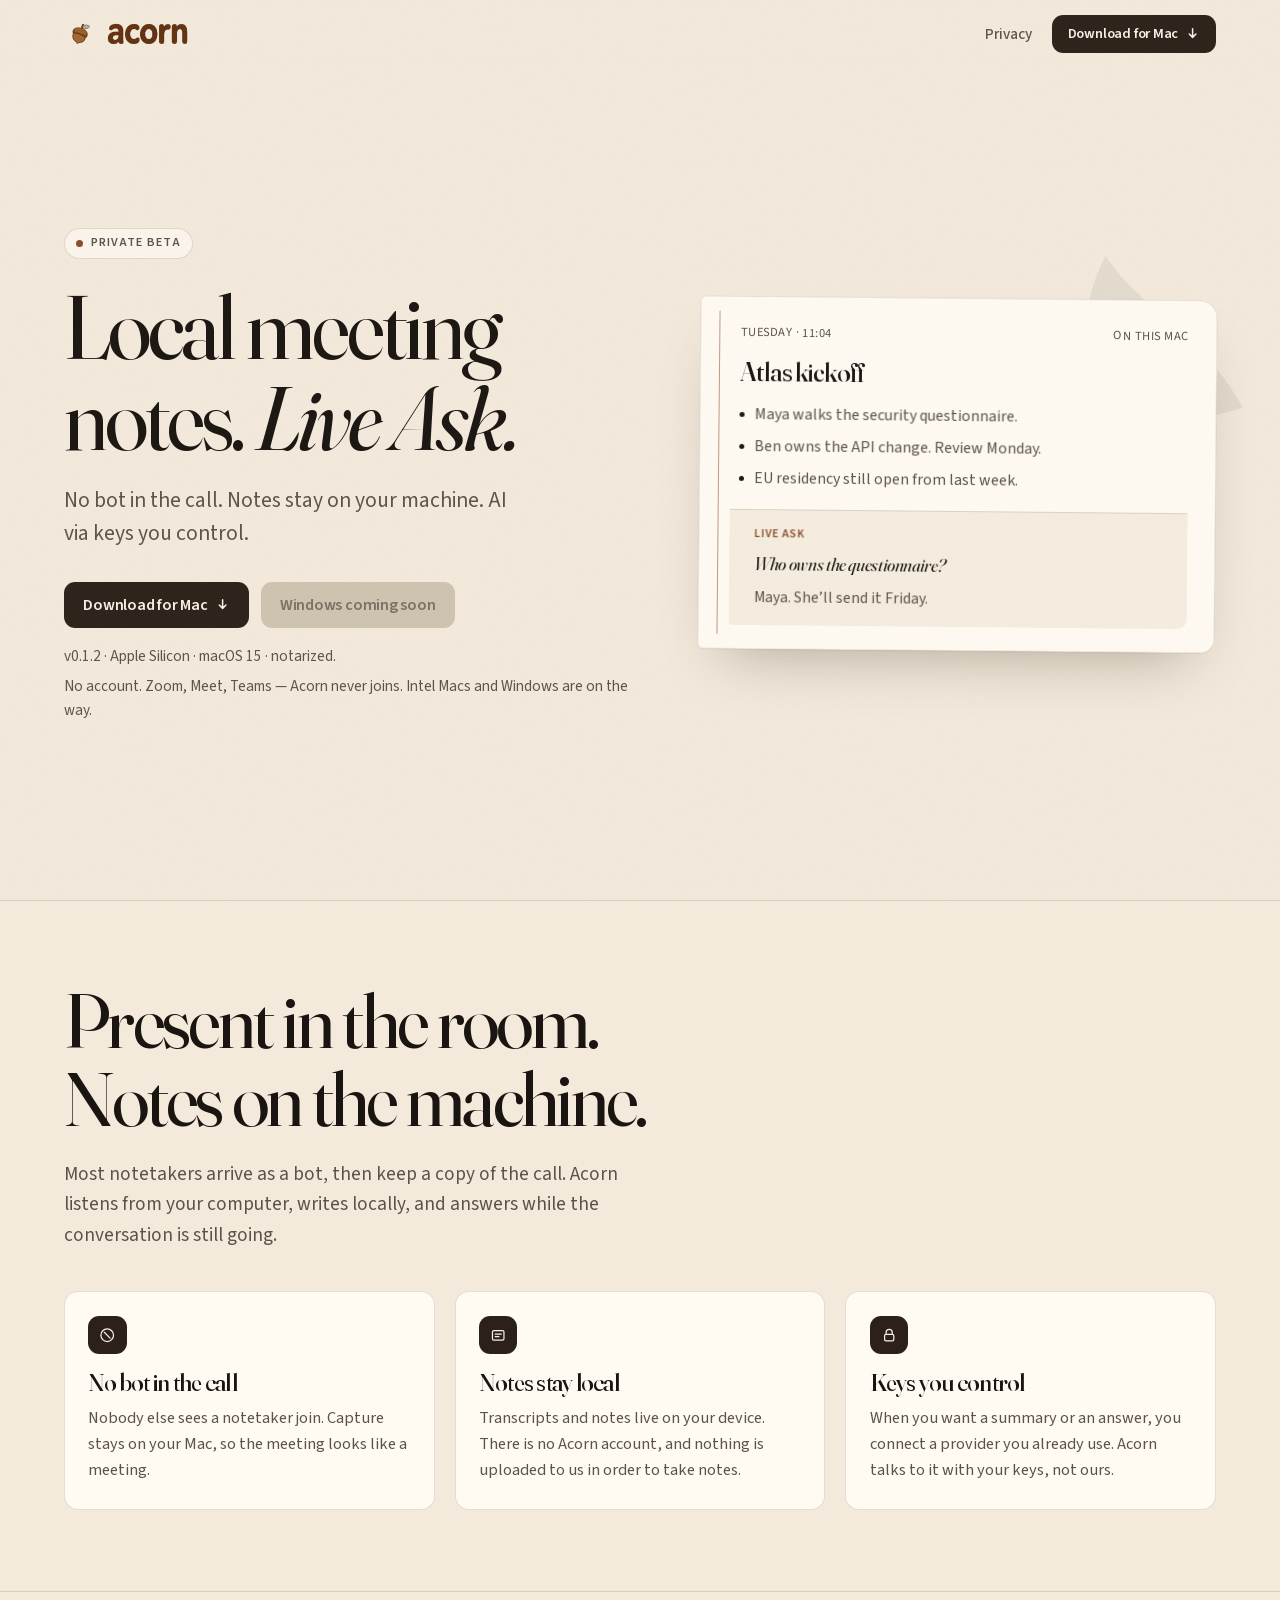
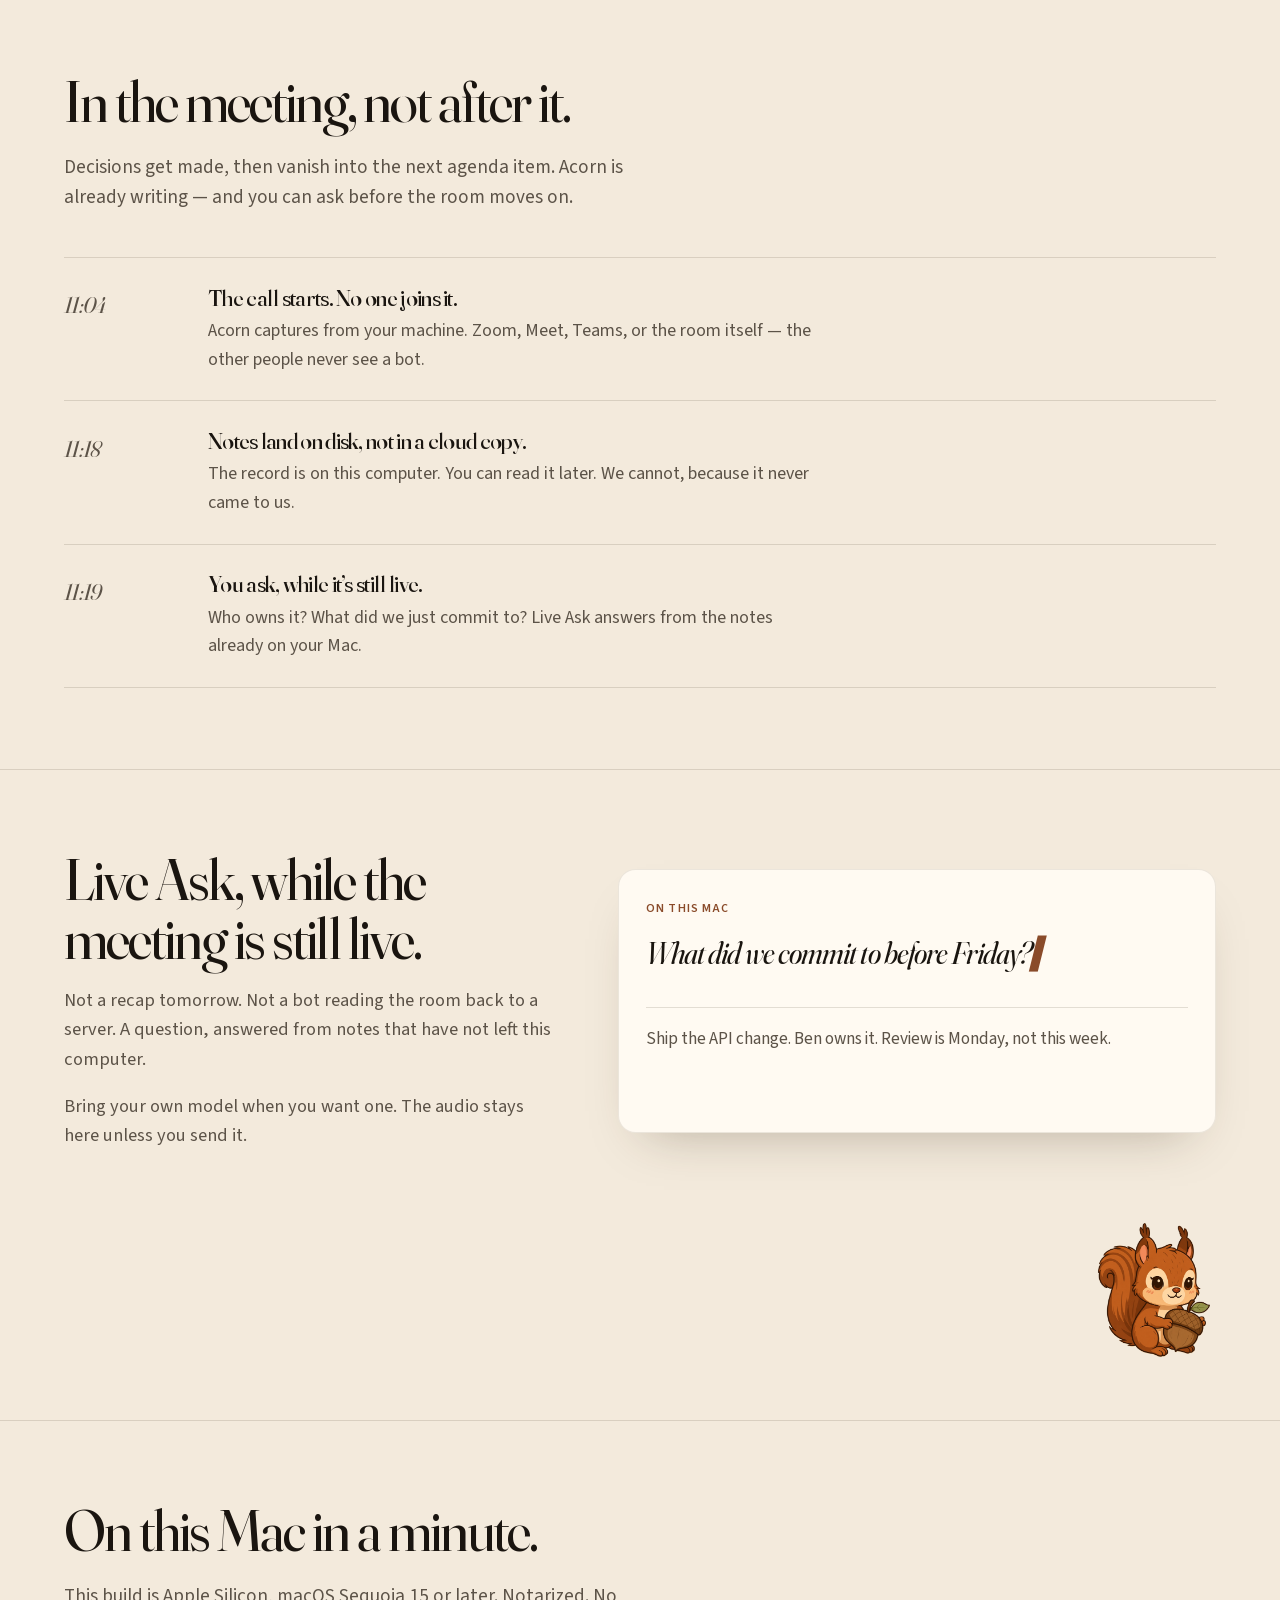
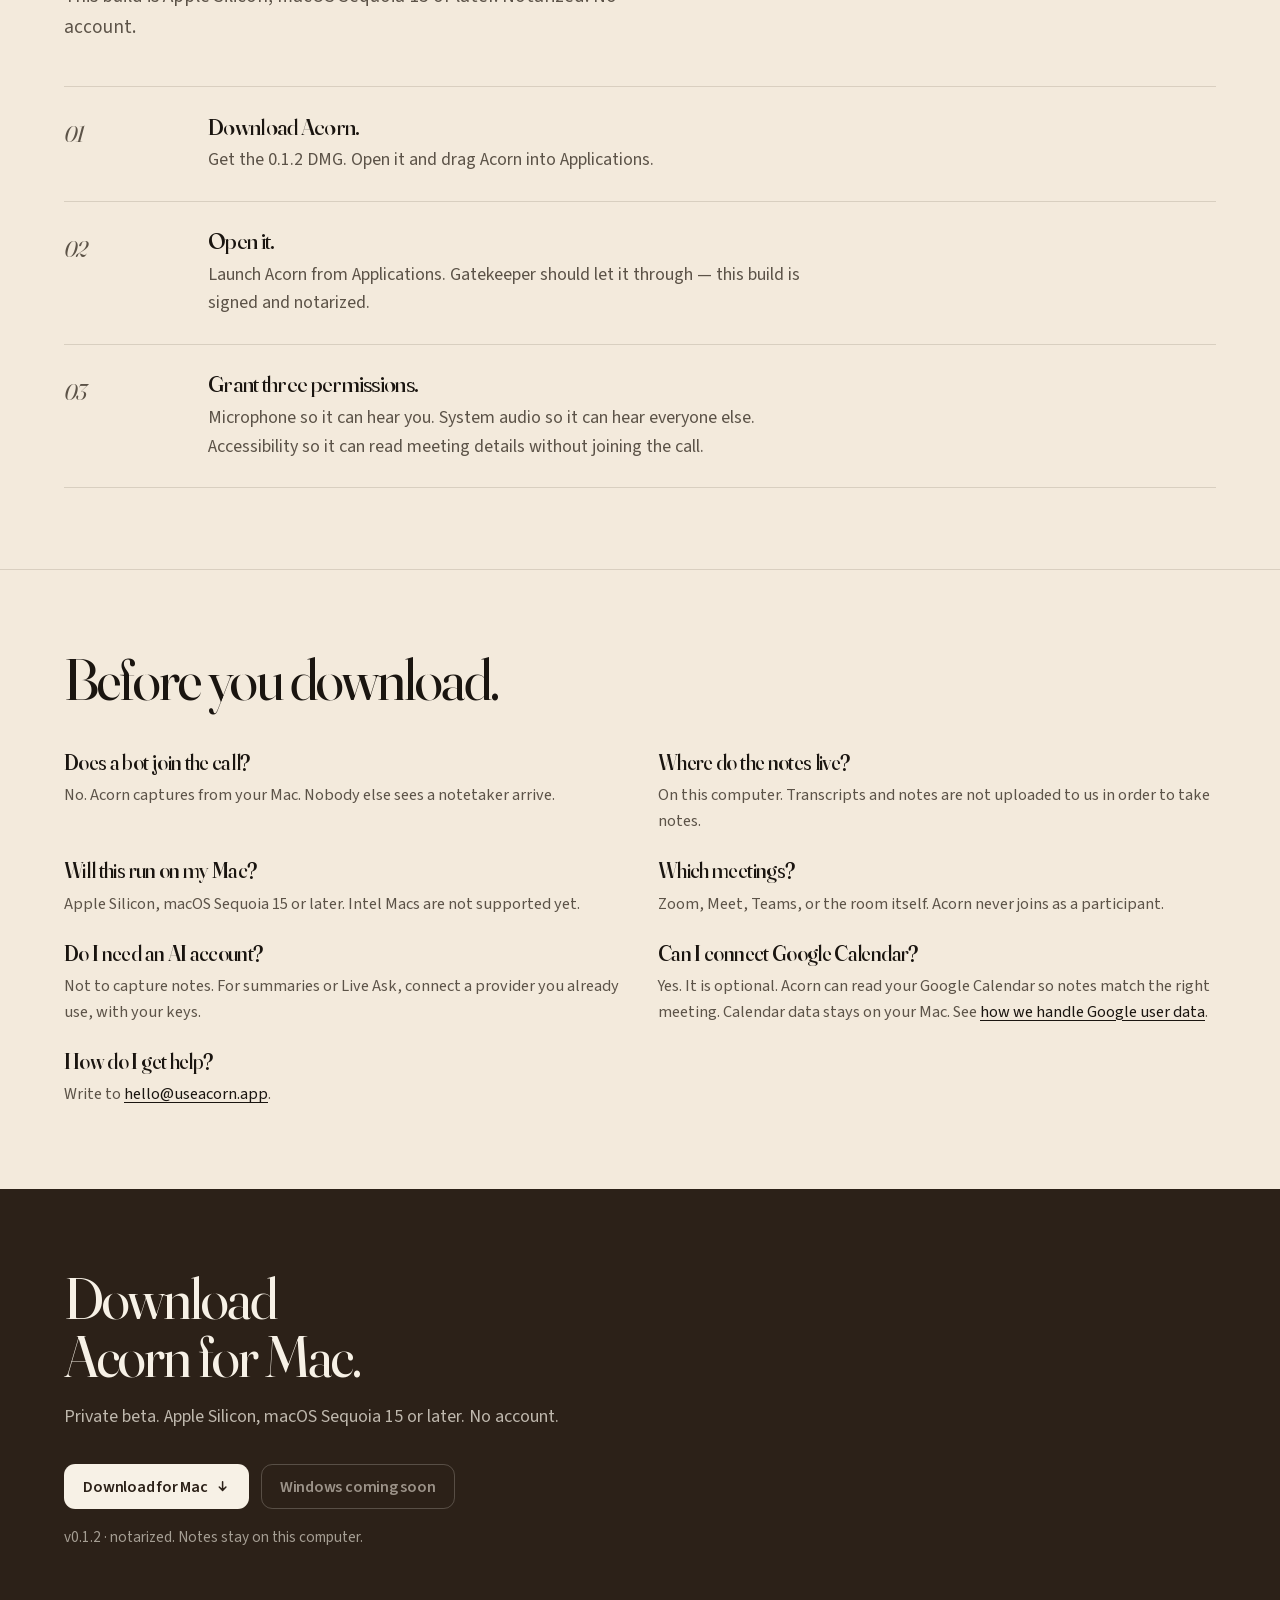
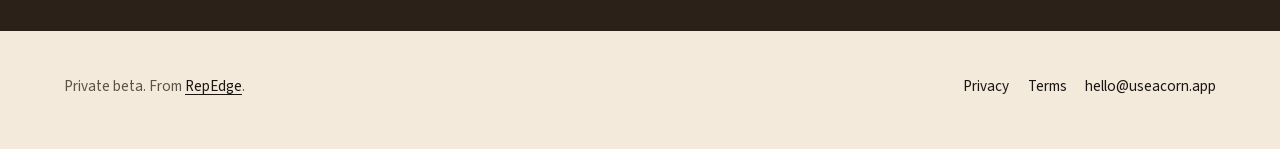
==== index.html @ 7b51e629 "Expand the privacy policy so Google Calendar verification can see how user data is used. Co-authored" ====
<!DOCTYPE html>
<html lang="en">
  <head>
    <meta charset="utf-8" />
    <meta name="viewport" content="width=device-width, initial-scale=1" />
    <title>Acorn — Local meeting notes. Live Ask.</title>
    <meta
      name="description"
      content="Local meeting notes. Live Ask. No bot in the call. Notes stay on your machine. AI via keys you control."
    />
    <meta name="theme-color" content="#f3eadc" />
    <meta name="color-scheme" content="light" />
    <link rel="canonical" href="https://useacorn.app/" />
    <link rel="icon" href="/images/favicon.png" type="image/png" />
    <link rel="apple-touch-icon" href="/images/apple-touch.png" />
    <link rel="preload" href="/fonts/fraunces.woff2" as="font" type="font/woff2" crossorigin />
    <link rel="preload" href="/fonts/source-sans.woff2" as="font" type="font/woff2" crossorigin />
    <link rel="preload" href="/images/acorn-icon.png" as="image" />
    <link rel="preload" href="/images/wordmark.png" as="image" />
    <link rel="stylesheet" href="/styles.css?v=9" />
    <meta property="og:title" content="Acorn — Local meeting notes. Live Ask." />
    <meta
      property="og:description"
      content="No bot in the call. Notes stay on your machine. AI via keys you control."
    />
    <meta property="og:type" content="website" />
    <meta property="og:url" content="https://useacorn.app/" />
    <meta property="og:image" content="https://useacorn.app/images/og.jpg" />
    <meta name="twitter:card" content="summary_large_image" />
    <meta name="twitter:image" content="https://useacorn.app/images/og.jpg" />
    <script type="application/ld+json">
      {
        "@context": "https://schema.org",
        "@type": "SoftwareApplication",
        "name": "Acorn",
        "applicationCategory": "BusinessApplication",
        "operatingSystem": "macOS 15",
        "softwareVersion": "0.1.2",
        "description": "Local meeting notes. Live Ask. No bot in the call. Notes stay on your machine. AI via keys you control.",
        "isAccessibleForFree": true,
        "downloadUrl": "https://useacorn.app/downloads/acorn-mac.dmg"
      }
    </script>
  </head>
  <body>
    <a class="skip" href="#main">Skip to content</a>
    <header class="site-header">
      <div class="wrap header-inner">
        <a class="brand" href="/" aria-label="Acorn home">
          <img class="brand-icon" src="/images/acorn-icon.png" alt="" width="256" height="256" />
          <img class="brand-wordmark" src="/images/wordmark.png" alt="" width="663" height="220" />
        </a>
        <nav class="header-nav">
          <a class="nav-link" href="/privacy.html">Privacy</a>
          <a class="btn btn-primary btn-sm header-cta" href="/downloads/acorn-mac.dmg">
            Download for Mac
            <svg viewBox="0 0 16 16" fill="none" aria-hidden="true">
              <path d="M8 3v8M4.5 8.5 8 12l3.5-3.5" stroke="currentColor" stroke-width="1.6" stroke-linecap="round" stroke-linejoin="round"/>
            </svg>
          </a>
        </nav>
      </div>
    </header>

    <main id="main">
      <section class="wrap hero">
        <div>
          <p class="kicker"><span class="dot pulse" aria-hidden="true"></span> Private beta</p>
          <h1>Local meeting notes. <em>Live Ask.</em></h1>
          <p class="lede">
            No bot in the call. Notes stay on your machine. AI via keys you
            control.
          </p>
          <div class="actions">
            <a class="btn btn-primary" href="/downloads/acorn-mac.dmg">
              Download for Mac
              <svg viewBox="0 0 16 16" fill="none" aria-hidden="true">
                <path d="M8 3v8M4.5 8.5 8 12l3.5-3.5" stroke="currentColor" stroke-width="1.6" stroke-linecap="round" stroke-linejoin="round"/>
              </svg>
            </a>
            <button class="btn btn-disabled" type="button" disabled>
              Windows coming soon
            </button>
          </div>
          <div class="fine-stack">
            <p class="fine">v0.1.2 · Apple Silicon · macOS 15 · notarized.</p>
            <p class="fine">
              No account. Zoom, Meet, Teams — Acorn never joins. Intel Macs and
              Windows are on the way.
            </p>
          </div>
        </div>

        <div class="hero-visual" aria-hidden="true">
          <svg class="leaf" viewBox="0 0 200 220" fill="currentColor">
            <path d="M102 12c18 28 58 48 78 86-22 8-48 6-70 18 8 22 6 48-8 72-18-32-54-50-78-86 24-6 50-4 70-18-6-24-4-50 8-72z"/>
          </svg>
          <article class="sheet">
            <p class="sheet-meta">
              <span>Tuesday · 11:04</span>
              <span>On this Mac</span>
            </p>
            <h3 class="sheet-line">Atlas kickoff</h3>
            <ul>
              <li class="sheet-line">Maya walks the security questionnaire.</li>
              <li class="sheet-line">Ben owns the API change. Review Monday.</li>
              <li class="sheet-line">EU residency still open from last week.</li>
            </ul>
            <div class="sheet-ask sheet-line">
              <p class="label">Live Ask</p>
              <p class="q">Who owns the questionnaire?</p>
              <p class="a">Maya. She’ll send it Friday.</p>
            </div>
          </article>
        </div>
      </section>

      <hr class="rule" />

      <section class="wrap band" aria-labelledby="statement">
        <h2 id="statement" class="statement reveal">
          Present in the room. Notes on the machine.
        </h2>
        <p class="statement-sub reveal">
          Most notetakers arrive as a bot, then keep a copy of the call. Acorn
          listens from your computer, writes locally, and answers while the
          conversation is still going.
        </p>
        <div class="grid-3">
          <article class="card reveal">
            <div class="card-icon" aria-hidden="true">
              <svg viewBox="0 0 24 24" fill="none">
                <circle cx="12" cy="12" r="8.25" stroke="currentColor" stroke-width="1.6"/>
                <path d="M8.2 8.2 15.8 15.8" stroke="currentColor" stroke-width="1.6" stroke-linecap="round"/>
              </svg>
            </div>
            <h3>No bot in the call</h3>
            <p>
              Nobody else sees a notetaker join. Capture stays on your Mac, so
              the meeting looks like a meeting.
            </p>
          </article>
          <article class="card reveal">
            <div class="card-icon" aria-hidden="true">
              <svg viewBox="0 0 24 24" fill="none">
                <rect x="4.5" y="6" width="15" height="12.5" rx="1.8" stroke="currentColor" stroke-width="1.6"/>
                <path d="M8 10.5h8M8 14h5" stroke="currentColor" stroke-width="1.6" stroke-linecap="round"/>
              </svg>
            </div>
            <h3>Notes stay local</h3>
            <p>
              Transcripts and notes live on your device. There is no Acorn
              account, and nothing is uploaded to us in order to take notes.
            </p>
          </article>
          <article class="card reveal">
            <div class="card-icon" aria-hidden="true">
              <svg viewBox="0 0 24 24" fill="none">
                <path d="M8 11V8.5a4 4 0 0 1 8 0V11" stroke="currentColor" stroke-width="1.6" stroke-linecap="round"/>
                <rect x="6" y="11" width="12" height="8.5" rx="1.8" stroke="currentColor" stroke-width="1.6"/>
              </svg>
            </div>
            <h3>Keys you control</h3>
            <p>
              When you want a summary or an answer, you connect a provider you
              already use. Acorn talks to it with your keys, not ours.
            </p>
          </article>
        </div>
      </section>

      <hr class="rule" />

      <section class="wrap band" aria-labelledby="during">
        <h2 id="during" class="reveal">In the meeting, not after it.</h2>
        <p class="statement-sub reveal">
          Decisions get made, then vanish into the next agenda item. Acorn is
          already writing — and you can ask before the room moves on.
        </p>
        <div class="timeline">
          <article class="moment reveal">
            <p class="time">11:04</p>
            <div>
              <h3>The call starts. No one joins it.</h3>
              <p>
                Acorn captures from your machine. Zoom, Meet, Teams, or the
                room itself — the other people never see a bot.
              </p>
            </div>
          </article>
          <article class="moment reveal">
            <p class="time">11:18</p>
            <div>
              <h3>Notes land on disk, not in a cloud copy.</h3>
              <p>
                The record is on this computer. You can read it later. We
                cannot, because it never came to us.
              </p>
            </div>
          </article>
          <article class="moment reveal">
            <p class="time">11:19</p>
            <div>
              <h3>You ask, while it’s still live.</h3>
              <p>
                Who owns it? What did we just commit to? Live Ask answers from
                the notes already on your Mac.
              </p>
            </div>
          </article>
        </div>
      </section>

      <hr class="rule" />

      <section class="wrap band" aria-labelledby="ask">
        <div class="ask-stage">
          <div class="split-copy">
            <h2 id="ask" class="reveal">Live Ask, while the meeting is still live.</h2>
            <p class="reveal">
              Not a recap tomorrow. Not a bot reading the room back to a
              server. A question, answered from notes that have not left this
              computer.
            </p>
            <p class="reveal">
              Bring your own model when you want one. The audio stays here
              unless you send it.
            </p>
          </div>
          <div
            class="ask-panel reveal"
            data-ask
            aria-live="polite"
            aria-label="Live Ask example"
          >
            <p class="eyebrow">On this Mac</p>
            <p class="q" data-q>What did we commit to before Friday?</p>
            <p class="a is-in" data-a>
              Ship the API change. Ben owns it. Review is Monday, not this week.
            </p>
          </div>
          <img
            class="cta-mascot"
            src="/images/squirrel.png"
            alt=""
            width="420"
            height="497"
            aria-hidden="true"
          />
        </div>
      </section>

      <hr class="rule" />

      <section class="wrap band" aria-labelledby="start">
        <h2 id="start" class="reveal">On this Mac in a minute.</h2>
        <p class="statement-sub reveal">
          This build is Apple Silicon, macOS Sequoia 15 or later. Notarized.
          No account.
        </p>
        <div class="timeline">
          <article class="moment reveal">
            <p class="time">01</p>
            <div>
              <h3>Download Acorn.</h3>
              <p>
                Get the 0.1.2 DMG. Open it and drag Acorn into Applications.
              </p>
            </div>
          </article>
          <article class="moment reveal">
            <p class="time">02</p>
            <div>
              <h3>Open it.</h3>
              <p>
                Launch Acorn from Applications. Gatekeeper should let it
                through — this build is signed and notarized.
              </p>
            </div>
          </article>
          <article class="moment reveal">
            <p class="time">03</p>
            <div>
              <h3>Grant three permissions.</h3>
              <p>
                Microphone so it can hear you. System audio so it can hear
                everyone else. Accessibility so it can read meeting details
                without joining the call.
              </p>
            </div>
          </article>
        </div>
      </section>

      <hr class="rule" />

      <section class="wrap band" aria-labelledby="faq">
        <h2 id="faq" class="reveal">Before you download.</h2>
        <div class="faq">
          <article class="reveal">
            <h3>Does a bot join the call?</h3>
            <p>
              No. Acorn captures from your Mac. Nobody else sees a notetaker
              arrive.
            </p>
          </article>
          <article class="reveal">
            <h3>Where do the notes live?</h3>
            <p>
              On this computer. Transcripts and notes are not uploaded to us
              in order to take notes.
            </p>
          </article>
          <article class="reveal">
            <h3>Will this run on my Mac?</h3>
            <p>
              Apple Silicon, macOS Sequoia 15 or later. Intel Macs are not
              supported yet.
            </p>
          </article>
          <article class="reveal">
            <h3>Which meetings?</h3>
            <p>
              Zoom, Meet, Teams, or the room itself. Acorn never joins as a
              participant.
            </p>
          </article>
          <article class="reveal">
            <h3>Do I need an AI account?</h3>
            <p>
              Not to capture notes. For summaries or Live Ask, connect a
              provider you already use, with your keys.
            </p>
          </article>
          <article class="reveal">
            <h3>Can I connect Google Calendar?</h3>
            <p>
              Yes. It is optional. Acorn can read your Google Calendar so notes
              match the right meeting. Calendar data stays on your Mac. See
              <a href="/privacy.html#google">how we handle Google user data</a>.
            </p>
          </article>
          <article class="reveal">
            <h3>How do I get help?</h3>
            <p>
              Write to
              <a href="mailto:hello@useacorn.app">hello@useacorn.app</a>.
            </p>
          </article>
        </div>
      </section>

      <section class="cta-band band" aria-labelledby="get">
        <div class="wrap">
          <h2 id="get">Download Acorn for Mac.</h2>
          <p>Private beta. Apple Silicon, macOS Sequoia 15 or later. No account.</p>
          <div class="actions">
            <a class="btn btn-primary" href="/downloads/acorn-mac.dmg">
              Download for Mac
              <svg viewBox="0 0 16 16" fill="none" aria-hidden="true">
                <path d="M8 3v8M4.5 8.5 8 12l3.5-3.5" stroke="currentColor" stroke-width="1.6" stroke-linecap="round" stroke-linejoin="round"/>
              </svg>
            </a>
            <button class="btn btn-disabled" type="button" disabled>
              Windows coming soon
            </button>
          </div>
          <p class="fine">v0.1.2 · notarized. Notes stay on this computer.</p>
        </div>
      </section>
    </main>

    <footer class="site-footer">
      <div class="wrap footer-inner">
        <p>
          Private beta. From
          <a href="https://repedge.ai" rel="noopener noreferrer">RepEdge</a>.
        </p>
        <p class="footer-nav">
          <a href="/privacy.html">Privacy</a>
          <a href="/terms.html">Terms</a>
          <a href="mailto:hello@useacorn.app">hello@useacorn.app</a>
        </p>
      </div>
    </footer>
    <script src="/script.js"></script>
  </body>
</html>
---- styles.css ----
@font-face {
  font-family: "Fraunces";
  font-style: normal;
  font-weight: 400 600;
  font-display: swap;
  src: url("/fonts/fraunces.woff2") format("woff2");
}

@font-face {
  font-family: "Fraunces";
  font-style: italic;
  font-weight: 400 500;
  font-display: swap;
  src: url("/fonts/fraunces-italic.woff2") format("woff2");
}

@font-face {
  font-family: "Source Sans 3";
  font-style: normal;
  font-weight: 400 600;
  font-display: swap;
  src: url("/fonts/source-sans.woff2") format("woff2");
}

@font-face {
  font-family: "Source Sans 3";
  font-style: italic;
  font-weight: 400;
  font-display: swap;
  src: url("/fonts/source-sans-italic.woff2") format("woff2");
}

:root {
  --paper: #f3eadc;
  --paper-2: #e8dcc8;
  --sheet: #fffaf2;
  --ink: #1a1510;
  --ink-2: #5c5348;
  --rule: rgba(58, 42, 24, 0.14);
  --oak: #2c2118;
  --oak-hover: #3d2e22;
  --copper: #8a4b2a;
  --cream: #f7f1e6;
  --disabled: #cfc3b0;
  --disabled-text: #7a7064;
  --serif: "Fraunces", "Iowan Old Style", Palatino, Georgia, serif;
  --sans: "Source Sans 3", ui-sans-serif, system-ui, sans-serif;
  --wide: 72rem;
  --gutter: clamp(1.25rem, 4vw, 2.5rem);
  --header: 4.25rem;
}

*,
*::before,
*::after {
  box-sizing: border-box;
}

html {
  -webkit-text-size-adjust: 100%;
  scroll-behavior: smooth;
}

@media (prefers-reduced-motion: reduce) {
  html {
    scroll-behavior: auto;
  }

  *,
  *::before,
  *::after {
    animation: none !important;
    transition: none !important;
  }

  .sheet-line,
  .pulse {
    animation: none !important;
    opacity: 1 !important;
  }
}

body {
  margin: 0;
  min-height: 100vh;
  font-family: var(--sans);
  font-size: 1.125rem;
  font-weight: 400;
  line-height: 1.6;
  color: var(--ink);
  background: var(--paper);
  text-rendering: optimizeLegibility;
  -webkit-font-smoothing: antialiased;
}

body::before {
  content: "";
  pointer-events: none;
  position: fixed;
  inset: 0;
  z-index: 80;
  opacity: 0.045;
  background-image: url("data:image/svg+xml,%3Csvg xmlns='http://www.w3.org/2000/svg' width='180' height='180'%3E%3Cfilter id='n'%3E%3CfeTurbulence type='fractalNoise' baseFrequency='.85' numOctaves='4' stitchTiles='stitch'/%3E%3C/filter%3E%3Crect width='100%25' height='100%25' filter='url(%23n)'/%3E%3C/svg%3E");
}

::selection {
  background: #d7b48a;
  color: var(--ink);
}

a {
  color: inherit;
}

:focus-visible {
  outline: 2px solid var(--ink);
  outline-offset: 3px;
}

.skip {
  position: absolute;
  left: 0.75rem;
  top: -4rem;
  z-index: 100;
  padding: 0.5rem 0.8rem;
  background: var(--oak);
  color: var(--paper);
  border-radius: 0.4rem;
  text-decoration: none;
  font-size: 0.95rem;
}

.skip:focus {
  top: 0.75rem;
}

.wrap {
  width: min(100% - (var(--gutter) * 2), var(--wide));
  margin-inline: auto;
}

.site-header {
  position: sticky;
  top: 0;
  z-index: 40;
  height: var(--header);
  border-bottom: 1px solid transparent;
  background: color-mix(in srgb, var(--paper) 86%, transparent);
  backdrop-filter: blur(16px);
  -webkit-backdrop-filter: blur(16px);
  transition: border-color 0.2s ease, background 0.2s ease;
}

.site-header.is-scrolled {
  border-bottom-color: var(--rule);
  background: color-mix(in srgb, var(--paper) 94%, transparent);
}

.header-inner {
  display: flex;
  align-items: center;
  justify-content: space-between;
  gap: 1rem;
  height: var(--header);
}

.brand {
  display: inline-flex;
  align-items: center;
  gap: 0.45rem;
  line-height: 0;
  text-decoration: none;
}

.brand-icon {
  display: block;
  width: 2rem;
  height: 2rem;
  flex-shrink: 0;
}

.brand-wordmark {
  display: block;
  height: 1.85rem;
  width: auto;
  max-height: 1.85rem;
}

.header-nav {
  display: flex;
  align-items: center;
  gap: 1.25rem;
}

.nav-link {
  color: var(--ink-2);
  font-size: 0.95rem;
  font-weight: 500;
  text-decoration: none;
}

.nav-link:hover,
.nav-link[aria-current="page"] {
  color: var(--ink);
}

.btn {
  display: inline-flex;
  align-items: center;
  justify-content: center;
  gap: 0.45rem;
  min-height: 2.85rem;
  padding: 0.65rem 1.15rem;
  border: 1px solid transparent;
  border-radius: 0.7rem;
  font-family: var(--sans);
  font-size: 1rem;
  font-weight: 600;
  letter-spacing: -0.015em;
  line-height: 1;
  text-decoration: none;
  cursor: pointer;
  transition: background 0.15s ease, transform 0.15s ease, color 0.15s ease;
}

.btn svg {
  width: 0.95rem;
  height: 0.95rem;
}

.btn-primary {
  background: var(--oak);
  color: var(--cream);
}

.btn-primary:hover {
  background: var(--oak-hover);
}

.btn-sm {
  min-height: 2.35rem;
  padding: 0.45rem 0.9rem;
  font-size: 0.9rem;
}

.btn-disabled,
.btn:disabled {
  background: var(--disabled);
  color: var(--disabled-text);
  cursor: not-allowed;
}

.hero {
  display: grid;
  grid-template-columns: minmax(0, 1.05fr) minmax(0, 0.95fr);
  gap: clamp(2rem, 5vw, 4.5rem);
  align-items: center;
  padding: clamp(2.5rem, 7vh, 5.5rem) 0 clamp(3.5rem, 9vh, 6.5rem);
  min-height: calc(100svh - var(--header));
}

.kicker {
  display: inline-flex;
  align-items: center;
  gap: 0.45rem;
  margin: 0 0 1.4rem;
  padding: 0.28rem 0.7rem;
  border: 1px solid var(--rule);
  border-radius: 999px;
  background: color-mix(in srgb, var(--sheet) 70%, transparent);
  font-size: 0.78rem;
  font-weight: 600;
  letter-spacing: 0.08em;
  text-transform: uppercase;
  color: var(--ink-2);
}

.dot {
  width: 0.45rem;
  height: 0.45rem;
  border-radius: 50%;
  background: var(--copper);
}

.pulse {
  animation: pulse 2.2s ease-in-out infinite;
}

@keyframes pulse {
  0%,
  100% {
    opacity: 1;
    transform: scale(1);
  }
  50% {
    opacity: 0.45;
    transform: scale(0.82);
  }
}

h1,
h2,
.display {
  margin: 0;
  font-family: var(--serif);
  font-weight: 400;
  letter-spacing: -0.035em;
  line-height: 1.02;
  font-optical-sizing: auto;
  font-synthesis: none;
  text-wrap: balance;
}

h1 {
  font-size: clamp(3.1rem, 7.4vw, 5.6rem);
  max-width: 9.5ch;
}

h1 em {
  font-style: italic;
  font-weight: 400;
}

h2 {
  font-size: clamp(2.15rem, 4.6vw, 3.6rem);
  scroll-margin-top: calc(var(--header) + 0.75rem);
}

.lede {
  margin: 1.35rem 0 0;
  max-width: 28rem;
  color: var(--ink-2);
  font-size: clamp(1.15rem, 2vw, 1.35rem);
  line-height: 1.5;
}

.actions {
  display: flex;
  flex-wrap: wrap;
  gap: 0.7rem;
  margin-top: 2rem;
}

.fine {
  margin: 1rem 0 0;
  font-size: 0.95rem;
  color: var(--ink-2);
}

.fine-stack {
  margin-top: 1rem;
}

.fine-stack .fine {
  margin: 0.35rem 0 0;
}

.fine-stack .fine:first-child {
  margin-top: 0;
}

.hero-visual {
  position: relative;
}

.leaf {
  position: absolute;
  right: -12%;
  top: -18%;
  width: min(72%, 22rem);
  height: auto;
  color: #3f4a32;
  opacity: 0.08;
  pointer-events: none;
}

.sheet {
  position: relative;
  padding: 1.6rem 1.7rem 1.45rem 1.9rem;
  background: var(--sheet);
  border: 1px solid rgba(58, 42, 24, 0.1);
  border-radius: 0.35rem 1.1rem 0.9rem 0.35rem;
  box-shadow:
    0 1px 0 rgba(58, 42, 24, 0.04),
    0 28px 60px -28px rgba(58, 42, 24, 0.38);
  transform: rotate(0.55deg);
}

.sheet::before {
  content: "";
  position: absolute;
  left: 1.15rem;
  top: 0.9rem;
  bottom: 0.9rem;
  width: 1px;
  background: color-mix(in srgb, var(--copper) 55%, transparent);
}

.sheet-meta {
  display: flex;
  justify-content: space-between;
  gap: 1rem;
  margin: 0 0 0.85rem;
  padding-left: 0.55rem;
  font-size: 0.78rem;
  letter-spacing: 0.04em;
  text-transform: uppercase;
  color: var(--ink-2);
}

.sheet h3 {
  margin: 0 0 1rem;
  padding-left: 0.55rem;
  font-family: var(--serif);
  font-size: 1.7rem;
  font-weight: 500;
  letter-spacing: -0.03em;
  line-height: 1.15;
}

.sheet ul {
  margin: 0;
  padding: 0 0 0 0.55rem;
  list-style: none;
}

.sheet li {
  position: relative;
  margin: 0 0 0.55rem;
  padding-left: 0.9rem;
  color: var(--ink-2);
  font-size: 1rem;
  line-height: 1.45;
}

.sheet li::before {
  content: "";
  position: absolute;
  left: 0;
  top: 0.55rem;
  width: 0.32rem;
  height: 0.32rem;
  border-radius: 50%;
  background: var(--ink);
}

.sheet-line {
  opacity: 0;
  transform: translateY(8px);
  animation: ink 0.7s ease forwards;
}

.sheet-line:nth-child(1) {
  animation-delay: 0.15s;
}
.sheet-line:nth-child(2) {
  animation-delay: 0.35s;
}
.sheet-line:nth-child(3) {
  animation-delay: 0.55s;
}
.sheet-line:nth-child(4) {
  animation-delay: 0.75s;
}
.sheet-line:nth-child(5) {
  animation-delay: 0.95s;
}

@keyframes ink {
  to {
    opacity: 1;
    transform: none;
  }
}

.sheet-ask {
  margin-top: 1.15rem;
  padding: 0.95rem 1rem 0.95rem 1.55rem;
  border-top: 1px solid var(--rule);
  background: color-mix(in srgb, var(--paper-2) 45%, var(--sheet));
  border-radius: 0 0 0.6rem 0.2rem;
}

.sheet-ask .label {
  margin: 0 0 0.35rem;
  font-size: 0.72rem;
  font-weight: 600;
  letter-spacing: 0.08em;
  text-transform: uppercase;
  color: var(--copper);
}

.sheet-ask .q {
  margin: 0;
  font-family: var(--serif);
  font-style: italic;
  font-size: 1.15rem;
  letter-spacing: -0.02em;
}

.sheet-ask .a {
  margin: 0.4rem 0 0;
  color: var(--ink-2);
  font-size: 0.98rem;
}

.band {
  padding: clamp(3.5rem, 9vh, 6.5rem) 0;
}

.band-tight {
  padding-block: clamp(2.75rem, 7vh, 4.5rem);
}

.rule {
  height: 1px;
  margin: 0;
  border: 0;
  background: var(--rule);
}

.statement {
  max-width: 16ch;
  font-size: clamp(2.6rem, 6vw, 5rem);
}

.statement-sub {
  margin: 1.25rem 0 0;
  max-width: 36rem;
  color: var(--ink-2);
  font-size: 1.2rem;
}

.grid-3 {
  display: grid;
  grid-template-columns: repeat(3, minmax(0, 1fr));
  gap: 1.25rem;
  margin-top: 2.5rem;
}

.card {
  padding: 1.5rem 1.45rem 1.6rem;
  background: var(--sheet);
  border: 1px solid var(--rule);
  border-radius: 0.85rem;
}

.card h3 {
  margin: 0.85rem 0 0;
  font-family: var(--serif);
  font-size: 1.55rem;
  font-weight: 500;
  letter-spacing: -0.03em;
  line-height: 1.15;
}

.card p {
  margin: 0.55rem 0 0;
  color: var(--ink-2);
  font-size: 1.02rem;
}

.card-icon {
  display: grid;
  place-items: center;
  width: 2.4rem;
  height: 2.4rem;
  border-radius: 0.7rem;
  background: var(--oak);
  color: var(--cream);
}

.card-icon svg {
  width: 1.15rem;
  height: 1.15rem;
}

.timeline {
  display: grid;
  gap: 0;
  margin-top: 2.75rem;
  border-top: 1px solid var(--rule);
}

.moment {
  display: grid;
  grid-template-columns: 7.5rem minmax(0, 1fr);
  gap: 1.5rem;
  padding: 1.6rem 0;
  border-bottom: 1px solid var(--rule);
}

.time {
  margin: 0.15rem 0 0;
  font-family: var(--serif);
  font-style: italic;
  font-size: 1.35rem;
  letter-spacing: -0.03em;
  color: var(--copper);
}

.moment h3 {
  margin: 0;
  font-family: var(--serif);
  font-size: 1.45rem;
  font-weight: 500;
  letter-spacing: -0.03em;
  line-height: 1.2;
}

.moment p {
  margin: 0.35rem 0 0;
  max-width: 38rem;
  color: var(--ink-2);
}

.ask-stage {
  display: grid;
  grid-template-columns: minmax(0, 0.9fr) minmax(0, 1.1fr);
  gap: clamp(2rem, 5vw, 4rem);
  align-items: center;
}

.ask-panel {
  min-height: 16.5rem;
  padding: 1.8rem 1.7rem;
  background: var(--sheet);
  border: 1px solid rgba(58, 42, 24, 0.1);
  border-radius: 1.1rem;
  box-shadow: 0 24px 50px -28px rgba(58, 42, 24, 0.35);
}

.ask-panel .eyebrow {
  margin: 0 0 1.1rem;
  font-size: 0.75rem;
  font-weight: 600;
  letter-spacing: 0.1em;
  text-transform: uppercase;
  color: var(--copper);
}

.ask-panel .q {
  min-height: 3.4rem;
  margin: 0;
  font-family: var(--serif);
  font-style: italic;
  font-size: clamp(1.45rem, 2.4vw, 1.9rem);
  letter-spacing: -0.03em;
  line-height: 1.2;
}

.ask-panel .q::after {
  content: "▍";
  color: var(--copper);
  animation: blink 1s steps(1) infinite;
}

.ask-panel .a {
  min-height: 4.4rem;
  margin: 1.1rem 0 0;
  padding-top: 1.1rem;
  border-top: 1px solid var(--rule);
  color: var(--ink-2);
  font-size: 1.08rem;
  line-height: 1.45;
  opacity: 0.35;
  transition: opacity 0.35s ease;
}

.ask-panel .a.is-in {
  opacity: 1;
}

@keyframes blink {
  50% {
    opacity: 0;
  }
}

.split-copy p {
  margin: 1.1rem 0 0;
  max-width: 34rem;
  color: var(--ink-2);
  font-size: 1.15rem;
}

.built {
  display: flex;
  flex-wrap: wrap;
  gap: 0.5rem 2rem;
  align-items: baseline;
}

.built p {
  margin: 0;
  max-width: 36rem;
  color: var(--ink-2);
}

.cta-mascot {
  grid-column: 2;
  justify-self: end;
  align-self: end;
  width: min(7.5rem, 42%);
  height: auto;
  margin: 0.25rem 0.15rem -1.35rem 0;
  display: block;
  user-select: none;
  pointer-events: none;
  z-index: 4;
}

.faq {
  display: grid;
  grid-template-columns: repeat(2, minmax(0, 1fr));
  gap: 1.5rem 2.25rem;
  margin-top: 2.5rem;
}

.faq h3 {
  margin: 0;
  font-family: var(--serif);
  font-size: 1.35rem;
  font-weight: 500;
  letter-spacing: -0.03em;
  line-height: 1.2;
}

.faq p {
  margin: 0.4rem 0 0;
  color: var(--ink-2);
  font-size: 1.02rem;
}

.faq a {
  color: var(--ink);
  text-underline-offset: 0.18em;
}

.cta-band {
  position: relative;
  background: var(--oak);
  color: var(--cream);
}

.cta-band h2 {
  max-width: 12ch;
}

.cta-band p {
  margin: 1rem 0 0;
  max-width: 32rem;
  color: color-mix(in srgb, var(--cream) 72%, transparent);
}

.cta-band .btn-primary {
  background: var(--cream);
  color: var(--oak);
}

.cta-band .btn-primary:hover {
  background: #fff;
}

.cta-band .btn-disabled,
.cta-band .btn:disabled {
  background: transparent;
  color: color-mix(in srgb, var(--cream) 55%, transparent);
  border-color: color-mix(in srgb, var(--cream) 22%, transparent);
}

.cta-band .fine {
  color: color-mix(in srgb, var(--cream) 60%, transparent);
}

.site-footer {
  padding: 1.75rem 0 2.25rem;
  color: var(--ink-2);
  font-size: 0.95rem;
}

.footer-inner {
  display: flex;
  flex-wrap: wrap;
  gap: 0.75rem 1.5rem;
  justify-content: space-between;
  align-items: baseline;
}

.site-footer a {
  color: var(--ink);
  text-underline-offset: 0.18em;
}

.footer-nav {
  display: flex;
  flex-wrap: wrap;
  gap: 0.55rem 1.15rem;
}

.footer-nav a {
  text-decoration: none;
}

.footer-nav a:hover {
  text-decoration: underline;
}

.legal-page .hero {
  display: block;
  min-height: 0;
  padding-bottom: 2.5rem;
}

.legal-page h1 {
  max-width: 12ch;
  font-size: clamp(2.8rem, 6vw, 4.4rem);
}

.legal-page .lede {
  max-width: 36rem;
}

.prose {
  max-width: 42rem;
}

.legal-page .prose h2 {
  font-size: clamp(1.55rem, 3vw, 2.05rem);
  margin: 2.35rem 0 0.85rem;
  letter-spacing: -0.03em;
}

.legal-page .prose h2:first-child {
  margin-top: 0;
}

.legal-page .prose h3 {
  font-family: var(--serif);
  font-size: 1.2rem;
  font-weight: 500;
  letter-spacing: -0.03em;
  line-height: 1.3;
  margin: 1.7rem 0 0.5rem;
  color: var(--ink);
  scroll-margin-top: calc(var(--header) + 0.75rem);
}

.prose p,
.prose li {
  margin: 0 0 1.05rem;
  color: var(--ink-2);
}

.prose ul {
  margin: 0 0 1.05rem;
  padding-left: 1.15rem;
}

.prose li {
  margin-bottom: 0.45rem;
}

.prose a {
  color: var(--ink);
  text-underline-offset: 0.18em;
}

.toc {
  margin: 0;
  padding: 0;
  list-style: none;
}

.toc li {
  margin: 0 0 0.35rem;
  padding: 0;
}

.notice {
  margin: 0 0 1.25rem;
  padding: 1rem 1.15rem;
  border: 1px solid var(--rule);
  border-radius: 0.85rem;
  background: color-mix(in srgb, var(--sheet) 78%, transparent);
}

.notice p {
  margin: 0;
  color: var(--ink);
}

.prose p:last-child,
.prose ul:last-child,
.prose .notice:last-child {
  margin-bottom: 0;
}

.updated {
  margin-top: 2rem !important;
  font-size: 0.95rem;
}

.error-page .hero {
  display: block;
  min-height: calc(80svh - var(--header));
}

.error-mascot {
  display: block;
  width: 6.75rem;
  height: auto;
  margin: 0 0 1.35rem;
}

.reveal {
  animation: reveal both linear;
  animation-timeline: view();
  animation-range: entry 0% cover 32%;
}

@keyframes reveal {
  from {
    opacity: 0;
    transform: translateY(1.15rem);
  }
  to {
    opacity: 1;
    transform: none;
  }
}

@media (max-width: 860px) {
  .hero,
  .ask-stage,
  .grid-3,
  .faq {
    grid-template-columns: 1fr;
  }

  h1 {
    max-width: none;
  }

  .hero-visual {
    order: 1;
  }

  .moment {
    grid-template-columns: 1fr;
    gap: 0.25rem;
  }

  .header-cta {
    display: none;
  }

  .cta-mascot {
    grid-column: 1;
    width: 6.25rem;
    margin: 0.15rem 0 -1rem;
  }

  .leaf {
    width: 14rem;
    right: -1.5rem;
    top: -2rem;
  }
}

@media (max-width: 520px) {
  .actions {
    flex-direction: column;
    align-items: stretch;
  }

  .btn {
    width: 100%;
  }

  .sheet {
    transform: none;
  }
}
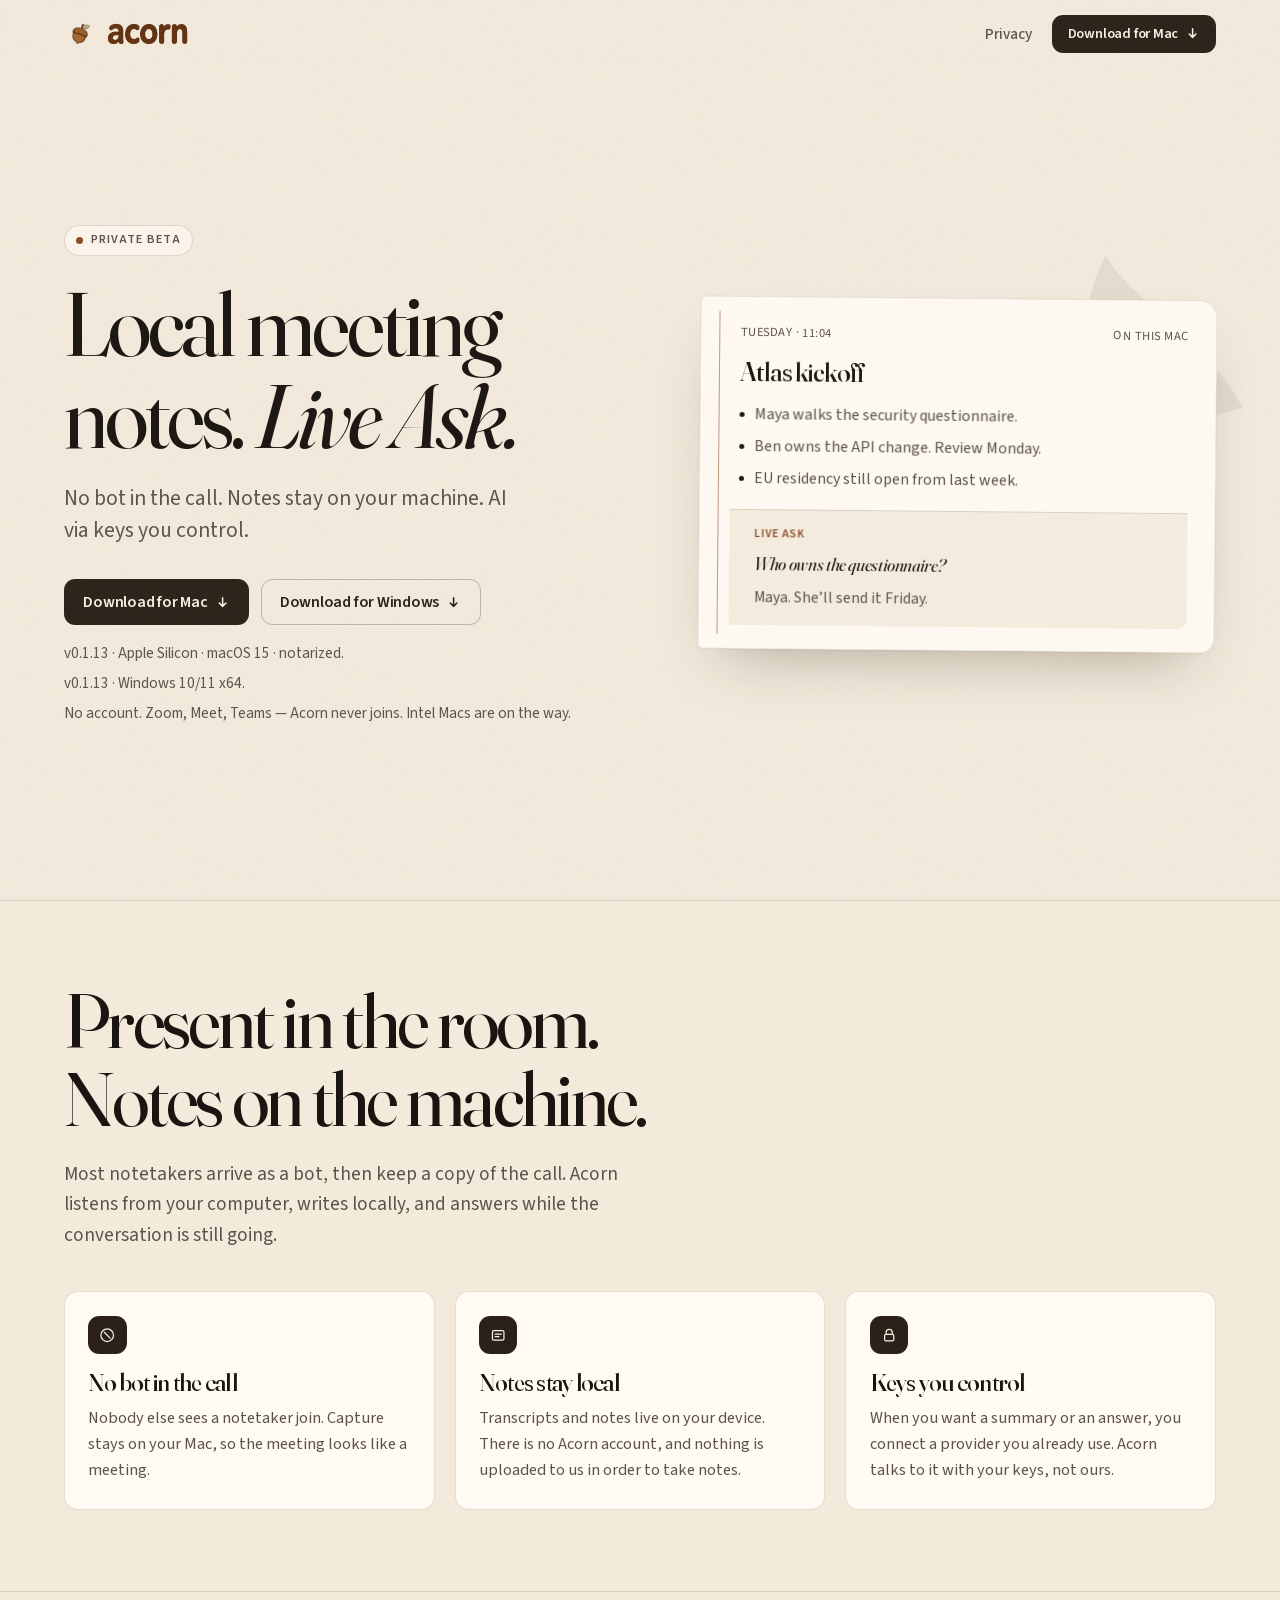
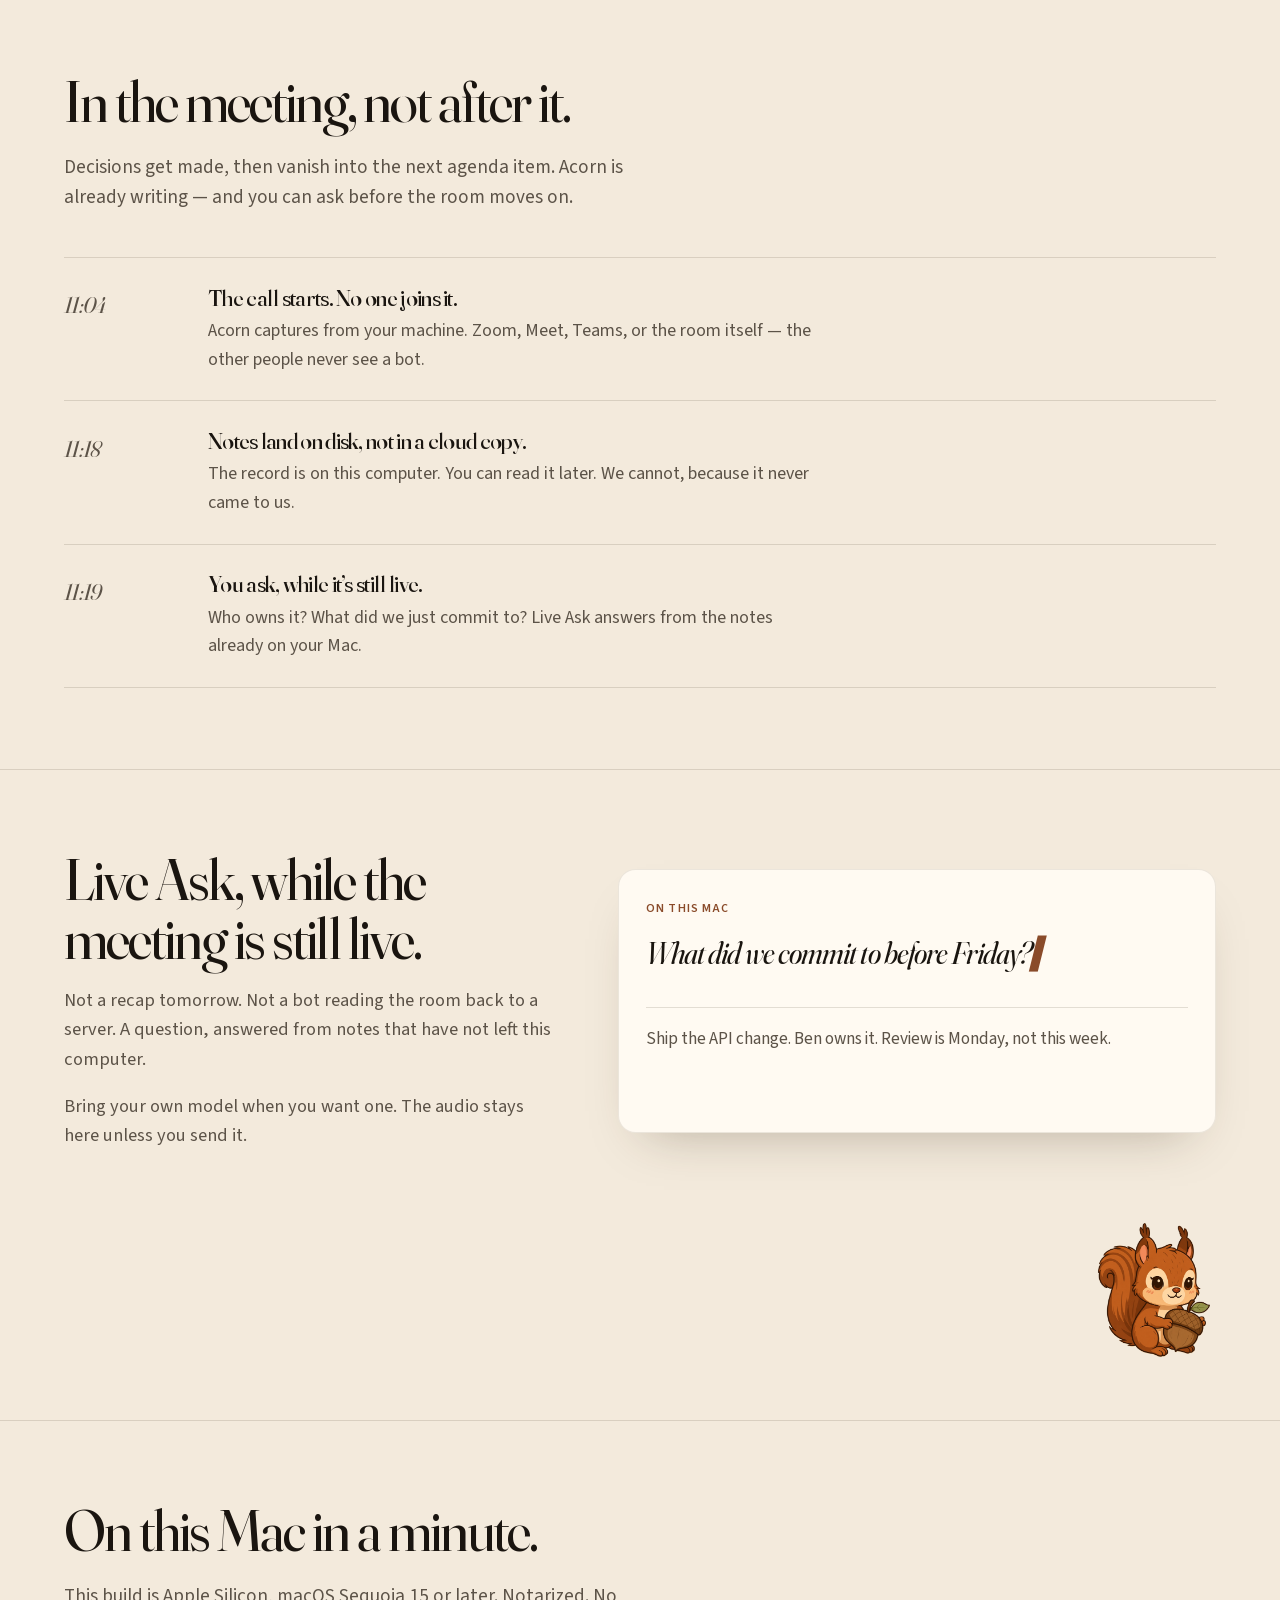
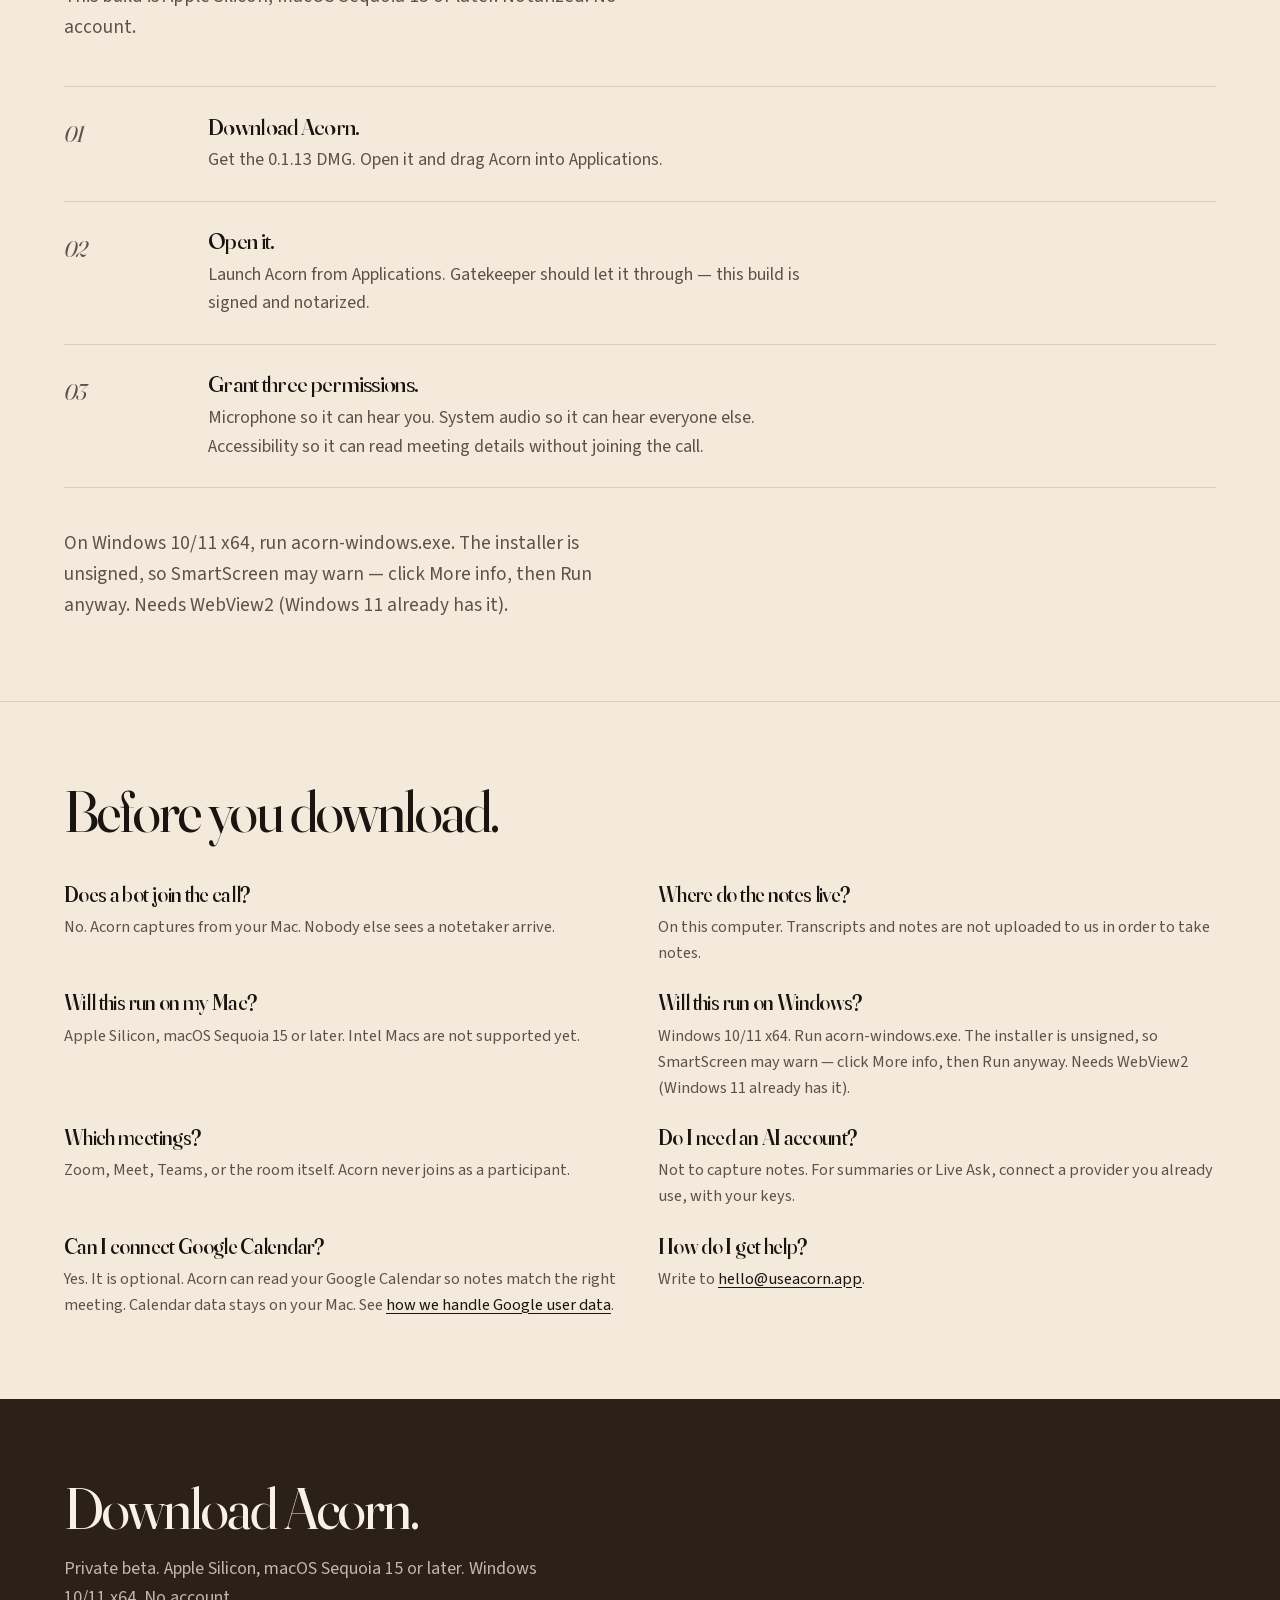
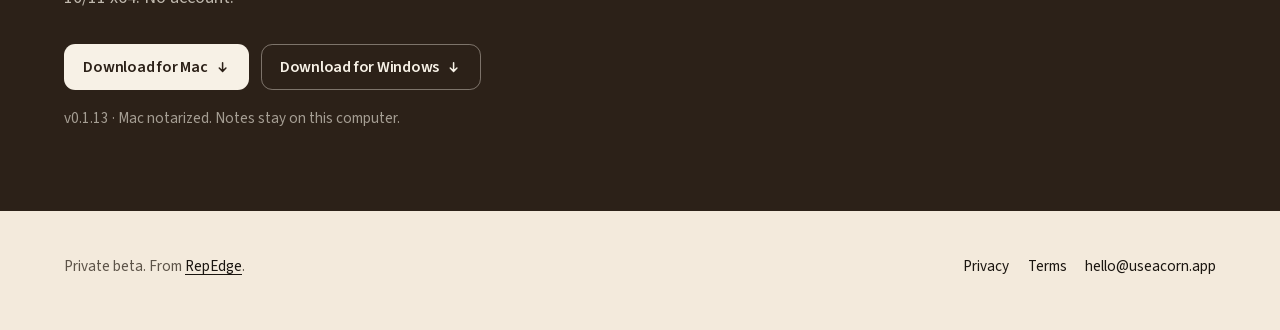
==== commit 9cdb2e59: "Serve the Windows installer and bump the public build to 0.1.13. Co-authored-by: Cursor <cursoragent" ====
--- a/index.html
+++ b/index.html
@@ -17,7 +17,7 @@
     <link rel="preload" href="/fonts/source-sans.woff2" as="font" type="font/woff2" crossorigin />
     <link rel="preload" href="/images/acorn-icon.png" as="image" />
     <link rel="preload" href="/images/wordmark.png" as="image" />
-    <link rel="stylesheet" href="/styles.css?v=9" />
+    <link rel="stylesheet" href="/styles.css?v=10" />
     <meta property="og:title" content="Acorn — Local meeting notes. Live Ask." />
     <meta
       property="og:description"
@@ -34,11 +34,14 @@
         "@type": "SoftwareApplication",
         "name": "Acorn",
         "applicationCategory": "BusinessApplication",
-        "operatingSystem": "macOS 15",
-        "softwareVersion": "0.1.2",
+        "operatingSystem": "macOS 15, Windows 10, Windows 11",
+        "softwareVersion": "0.1.13",
         "description": "Local meeting notes. Live Ask. No bot in the call. Notes stay on your machine. AI via keys you control.",
         "isAccessibleForFree": true,
-        "downloadUrl": "https://useacorn.app/downloads/acorn-mac.dmg"
+        "downloadUrl": [
+          "https://useacorn.app/downloads/acorn-mac.dmg",
+          "https://useacorn.app/downloads/acorn-windows.exe"
+        ]
       }
     </script>
   </head>
@@ -78,15 +81,19 @@
                 <path d="M8 3v8M4.5 8.5 8 12l3.5-3.5" stroke="currentColor" stroke-width="1.6" stroke-linecap="round" stroke-linejoin="round"/>
               </svg>
             </a>
-            <button class="btn btn-disabled" type="button" disabled>
-              Windows coming soon
-            </button>
+            <a class="btn btn-secondary" href="/downloads/acorn-windows.exe">
+              Download for Windows
+              <svg viewBox="0 0 16 16" fill="none" aria-hidden="true">
+                <path d="M8 3v8M4.5 8.5 8 12l3.5-3.5" stroke="currentColor" stroke-width="1.6" stroke-linecap="round" stroke-linejoin="round"/>
+              </svg>
+            </a>
           </div>
           <div class="fine-stack">
-            <p class="fine">v0.1.2 · Apple Silicon · macOS 15 · notarized.</p>
+            <p class="fine">v0.1.13 · Apple Silicon · macOS 15 · notarized.</p>
+            <p class="fine">v0.1.13 · Windows 10/11 x64.</p>
             <p class="fine">
-              No account. Zoom, Meet, Teams — Acorn never joins. Intel Macs and
-              Windows are on the way.
+              No account. Zoom, Meet, Teams — Acorn never joins. Intel Macs
+              are on the way.
             </p>
           </div>
         </div>
@@ -264,7 +271,7 @@
             <div>
               <h3>Download Acorn.</h3>
               <p>
-                Get the 0.1.2 DMG. Open it and drag Acorn into Applications.
+                Get the 0.1.13 DMG. Open it and drag Acorn into Applications.
               </p>
             </div>
           </article>
@@ -290,6 +297,11 @@
             </div>
           </article>
         </div>
+        <p class="statement-sub windows-note reveal">
+          On Windows 10/11 x64, run acorn-windows.exe. The installer is
+          unsigned, so SmartScreen may warn — click More info, then Run
+          anyway. Needs WebView2 (Windows 11 already has it).
+        </p>
       </section>
 
       <hr class="rule" />
@@ -319,6 +331,14 @@
             </p>
           </article>
           <article class="reveal">
+            <h3>Will this run on Windows?</h3>
+            <p>
+              Windows 10/11 x64. Run acorn-windows.exe. The installer is
+              unsigned, so SmartScreen may warn — click More info, then Run
+              anyway. Needs WebView2 (Windows 11 already has it).
+            </p>
+          </article>
+          <article class="reveal">
             <h3>Which meetings?</h3>
             <p>
               Zoom, Meet, Teams, or the room itself. Acorn never joins as a
@@ -352,8 +372,8 @@
 
       <section class="cta-band band" aria-labelledby="get">
         <div class="wrap">
-          <h2 id="get">Download Acorn for Mac.</h2>
-          <p>Private beta. Apple Silicon, macOS Sequoia 15 or later. No account.</p>
+          <h2 id="get">Download Acorn.</h2>
+          <p>Private beta. Apple Silicon, macOS Sequoia 15 or later. Windows 10/11 x64. No account.</p>
           <div class="actions">
             <a class="btn btn-primary" href="/downloads/acorn-mac.dmg">
               Download for Mac
@@ -361,11 +381,14 @@
                 <path d="M8 3v8M4.5 8.5 8 12l3.5-3.5" stroke="currentColor" stroke-width="1.6" stroke-linecap="round" stroke-linejoin="round"/>
               </svg>
             </a>
-            <button class="btn btn-disabled" type="button" disabled>
-              Windows coming soon
-            </button>
+            <a class="btn btn-secondary" href="/downloads/acorn-windows.exe">
+              Download for Windows
+              <svg viewBox="0 0 16 16" fill="none" aria-hidden="true">
+                <path d="M8 3v8M4.5 8.5 8 12l3.5-3.5" stroke="currentColor" stroke-width="1.6" stroke-linecap="round" stroke-linejoin="round"/>
+              </svg>
+            </a>
           </div>
-          <p class="fine">v0.1.2 · notarized. Notes stay on this computer.</p>
+          <p class="fine">v0.1.13 · Mac notarized. Notes stay on this computer.</p>
         </div>
       </section>
     </main>
--- a/styles.css
+++ b/styles.css
@@ -243,6 +243,16 @@
   font-size: 0.9rem;
 }
 
+.btn-secondary {
+  background: transparent;
+  color: var(--oak);
+  border-color: color-mix(in srgb, var(--oak) 28%, transparent);
+}
+
+.btn-secondary:hover {
+  background: color-mix(in srgb, var(--oak) 8%, transparent);
+}
+
 .btn-disabled,
 .btn:disabled {
   background: var(--disabled);
@@ -582,6 +592,10 @@
   border-top: 1px solid var(--rule);
 }
 
+.windows-note {
+  margin-top: 2.5rem;
+}
+
 .moment {
   display: grid;
   grid-template-columns: 7.5rem minmax(0, 1fr);
@@ -762,6 +776,16 @@
   background: #fff;
 }
 
+.cta-band .btn-secondary {
+  background: transparent;
+  color: var(--cream);
+  border-color: color-mix(in srgb, var(--cream) 40%, transparent);
+}
+
+.cta-band .btn-secondary:hover {
+  background: color-mix(in srgb, var(--cream) 12%, transparent);
+}
+
 .cta-band .btn-disabled,
 .cta-band .btn:disabled {
   background: transparent;
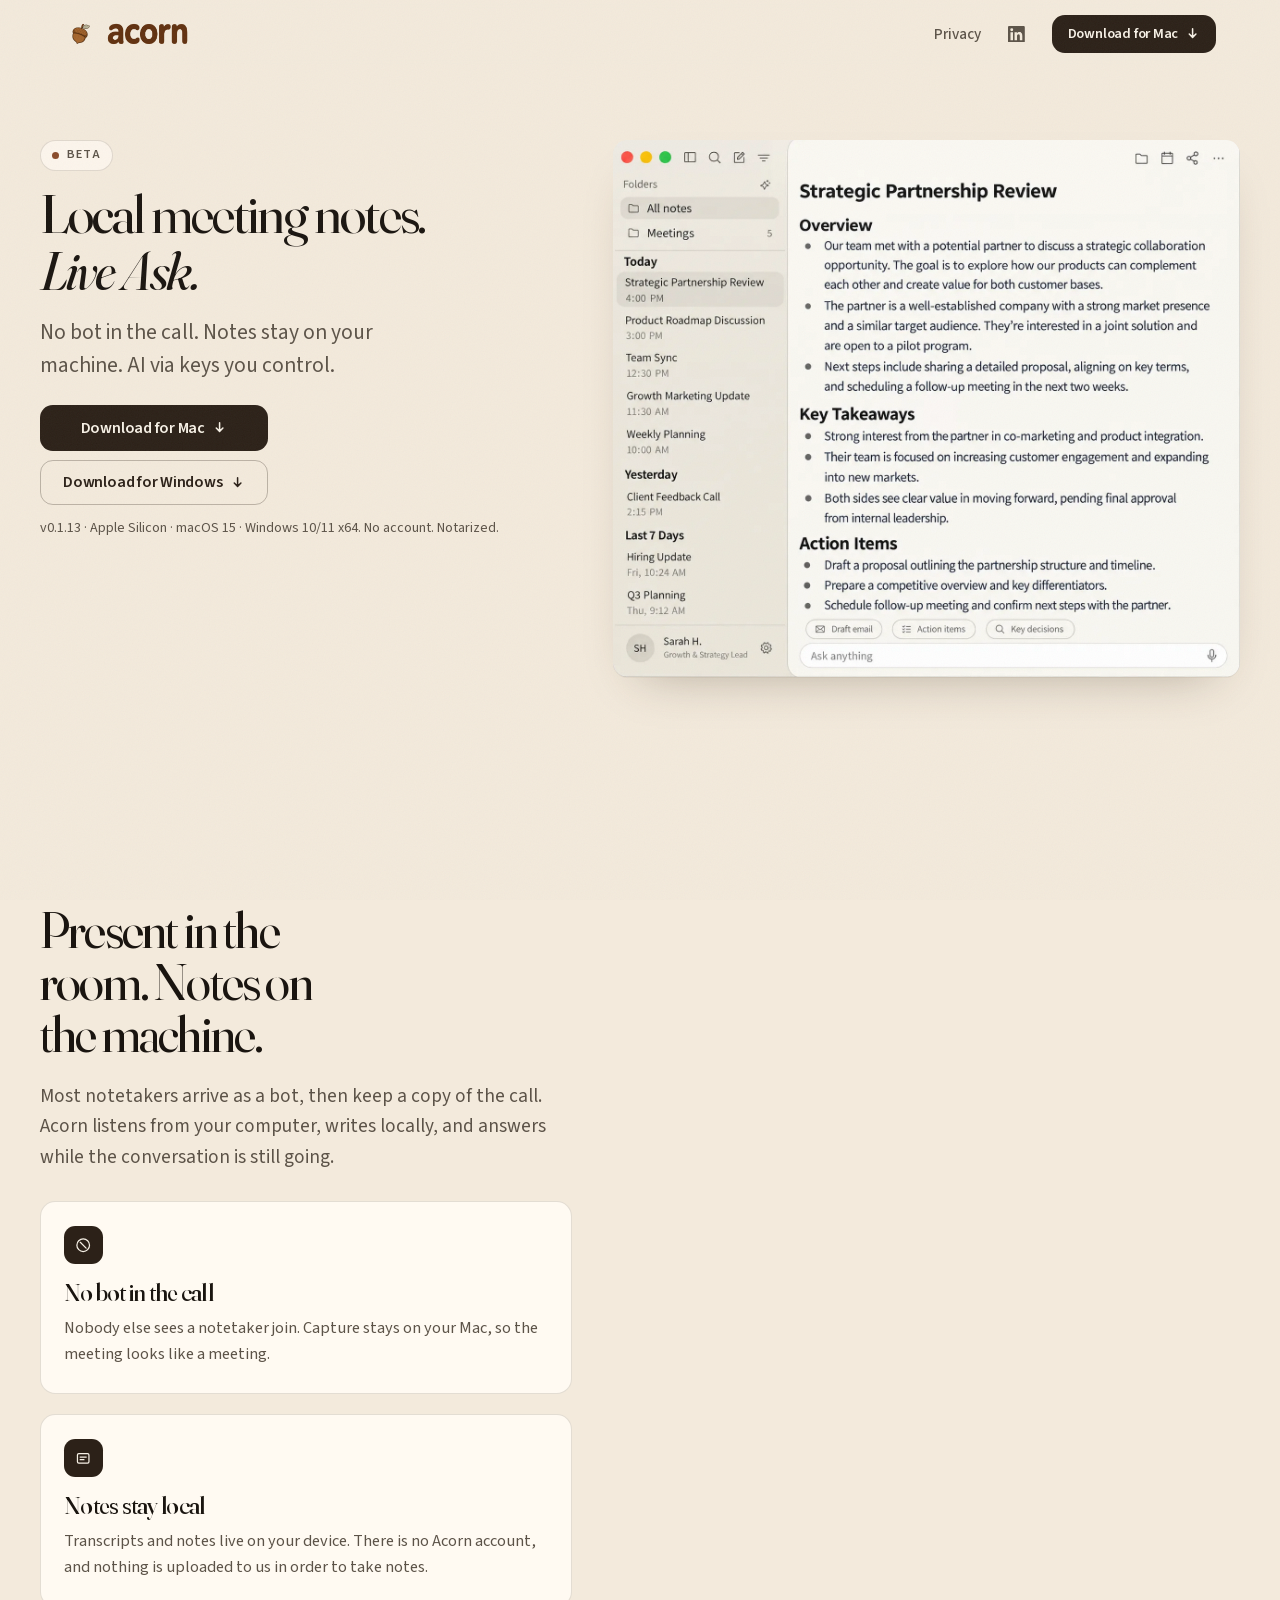
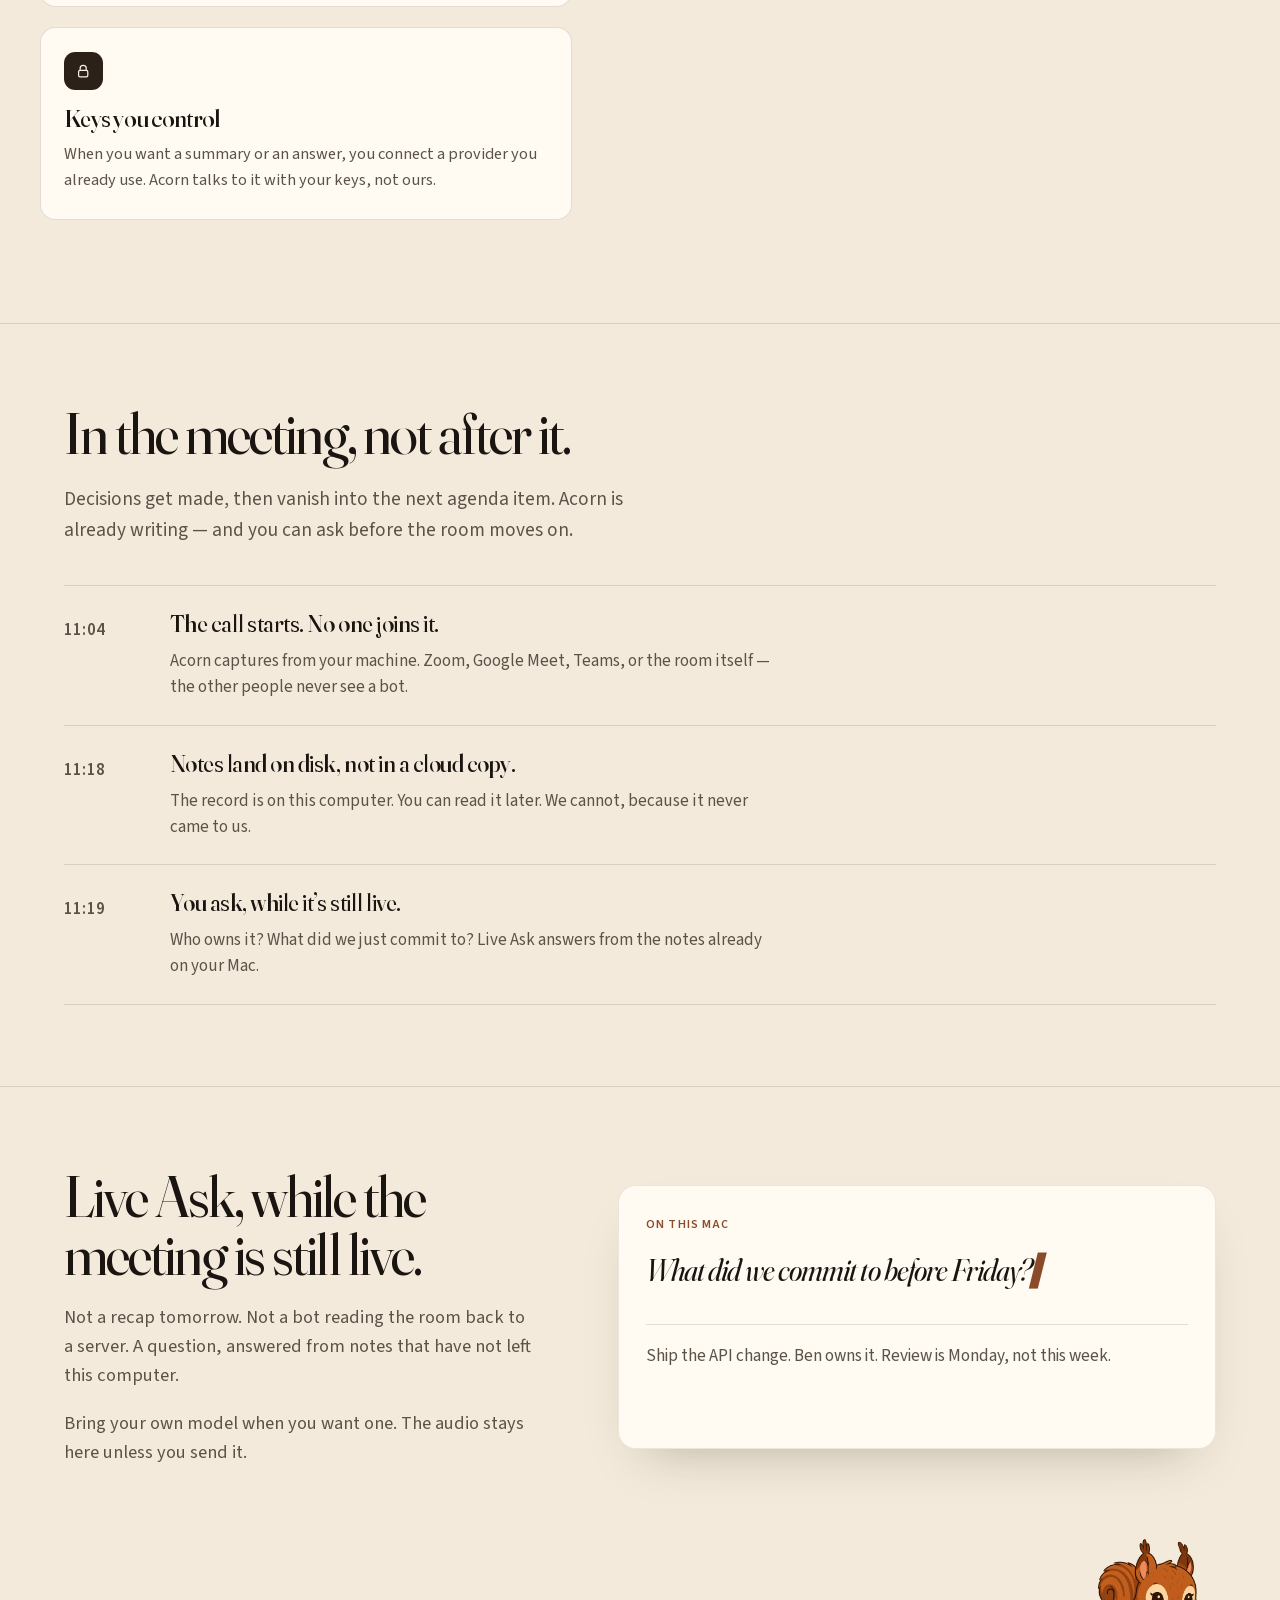
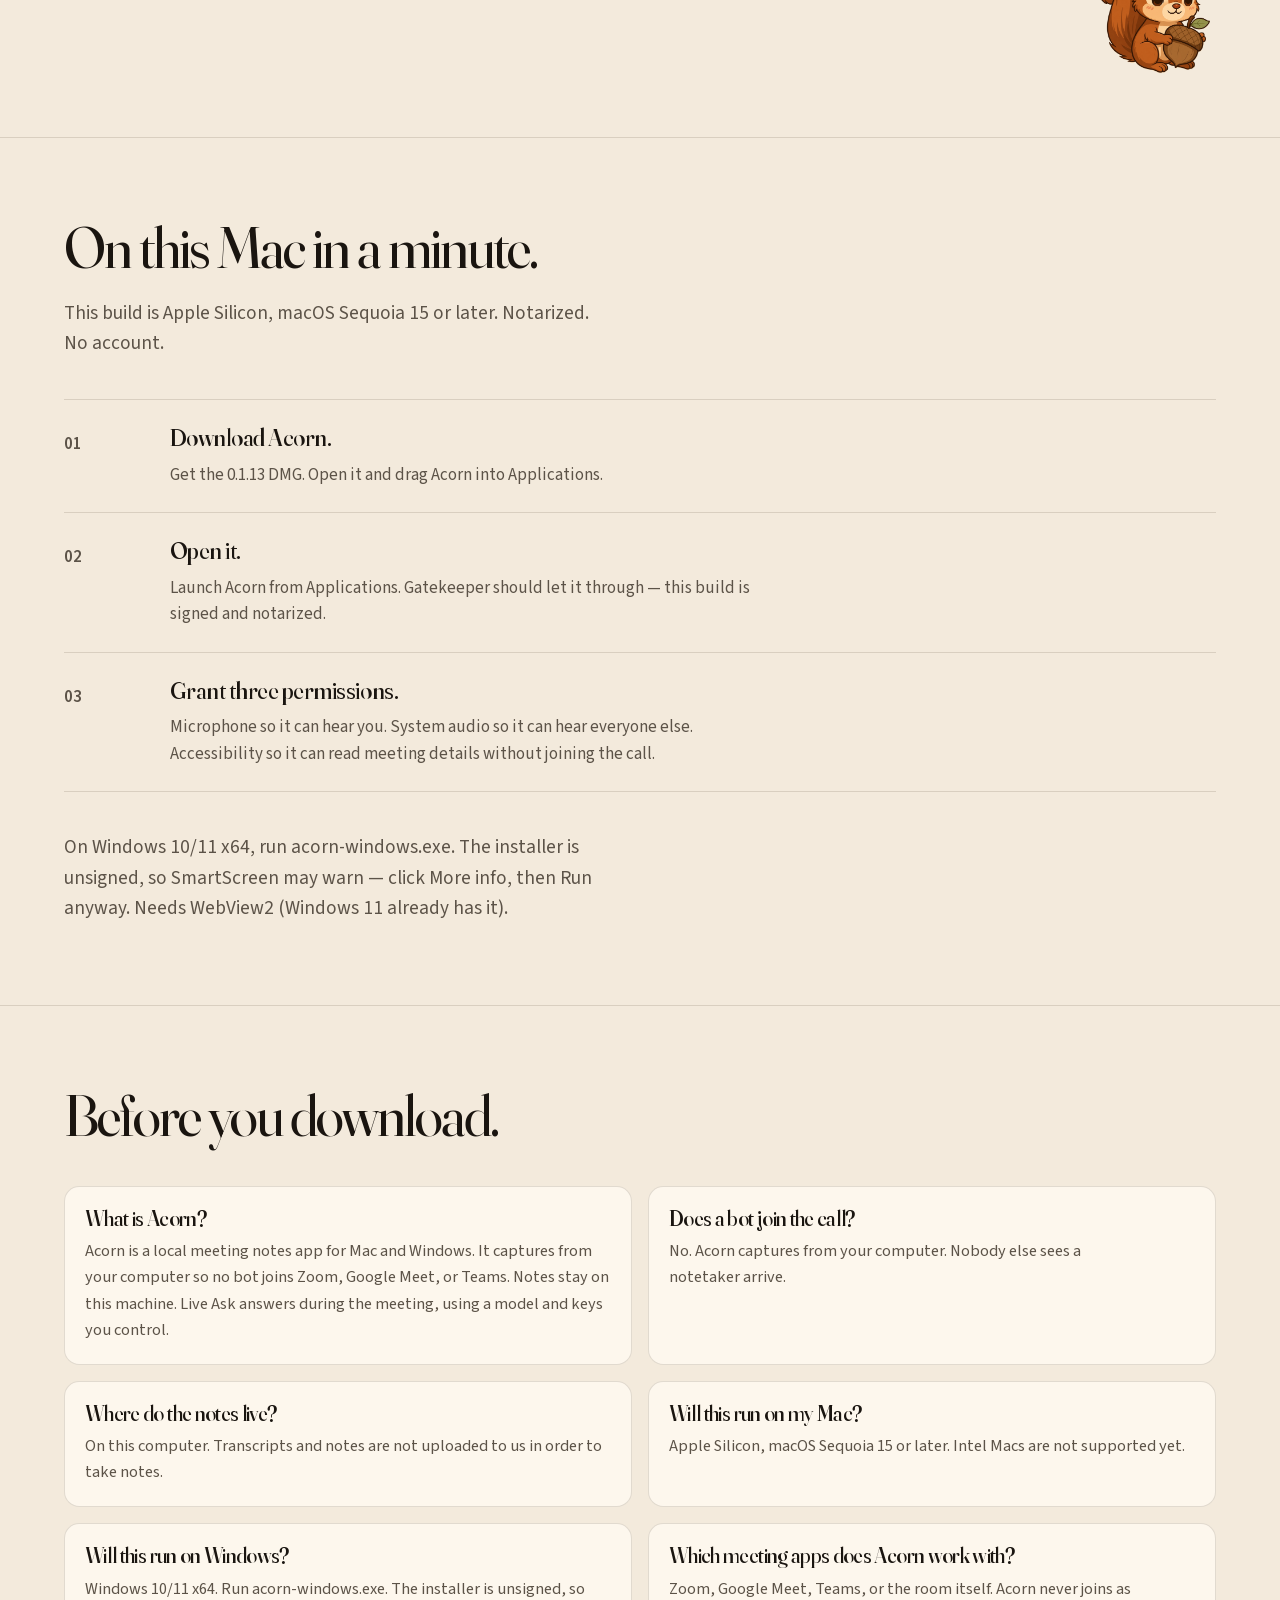
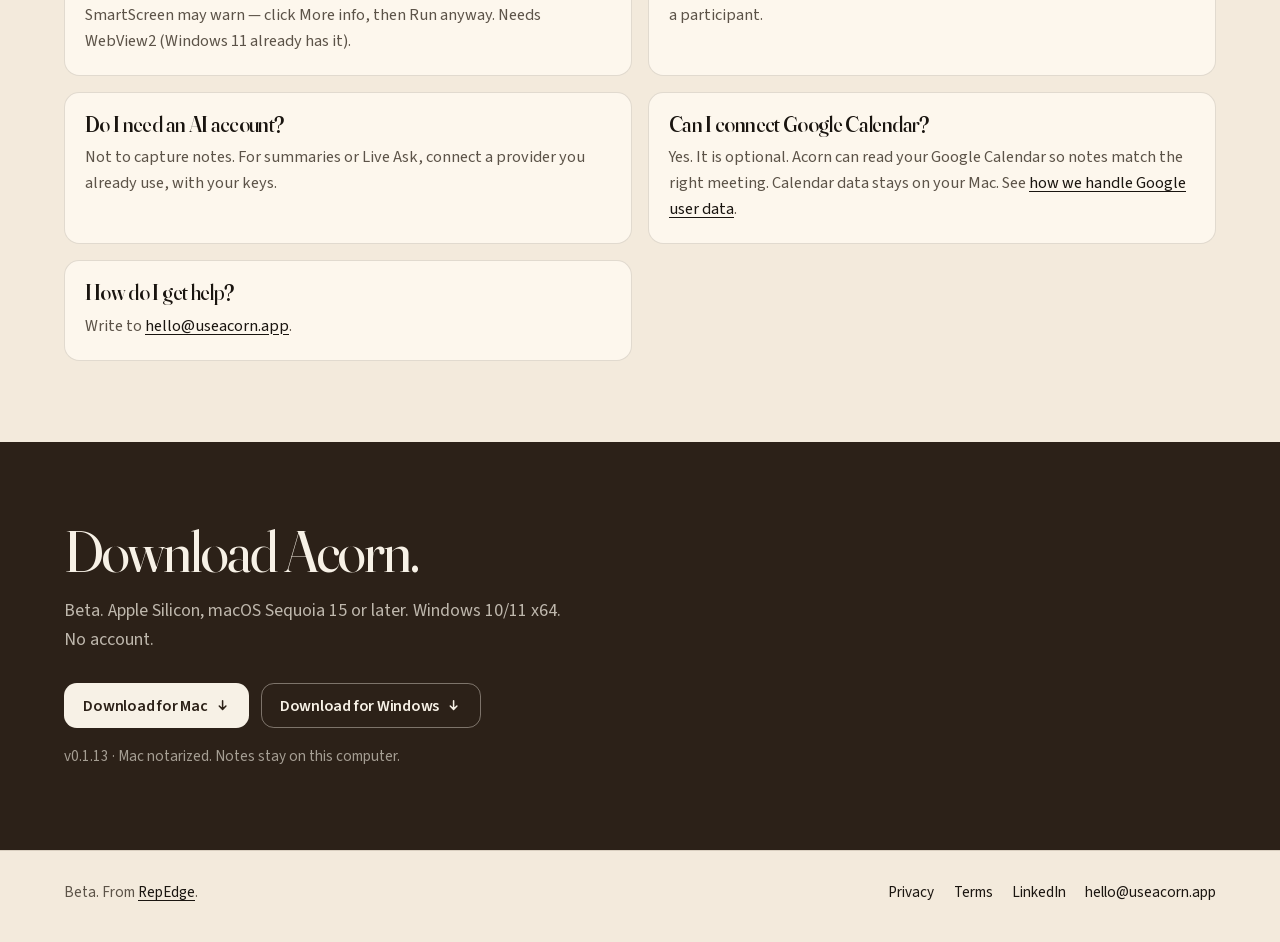
==== commit 130d5900: "Ship the beta landing with live meeting visuals and search markup. Co-authored-by: Cursor <cursorage" ====
--- a/index.html
+++ b/index.html
@@ -6,10 +6,12 @@
     <title>Acorn — Local meeting notes. Live Ask.</title>
     <meta
       name="description"
-      content="Local meeting notes. Live Ask. No bot in the call. Notes stay on your machine. AI via keys you control."
+      content="Local meeting notes for Zoom, Google Meet, and Teams. No bot in the call. Notes stay on your Mac or Windows PC. Live Ask with keys you control."
     />
     <meta name="theme-color" content="#f3eadc" />
     <meta name="color-scheme" content="light" />
+    <meta name="application-name" content="Acorn" />
+    <meta name="apple-mobile-web-app-title" content="Acorn" />
     <link rel="canonical" href="https://useacorn.app/" />
     <link rel="icon" href="/images/favicon.png" type="image/png" />
     <link rel="apple-touch-icon" href="/images/apple-touch.png" />
@@ -17,30 +19,180 @@
     <link rel="preload" href="/fonts/source-sans.woff2" as="font" type="font/woff2" crossorigin />
     <link rel="preload" href="/images/acorn-icon.png" as="image" />
     <link rel="preload" href="/images/wordmark.png" as="image" />
-    <link rel="stylesheet" href="/styles.css?v=10" />
+    <link rel="preload" href="/images/poster.webp" as="image" />
+    <link rel="stylesheet" href="/styles.css?v=20" />
+    <meta property="og:site_name" content="Acorn" />
+    <meta property="og:locale" content="en_US" />
     <meta property="og:title" content="Acorn — Local meeting notes. Live Ask." />
     <meta
       property="og:description"
-      content="No bot in the call. Notes stay on your machine. AI via keys you control."
+      content="Local meeting notes for Zoom, Google Meet, and Teams. No bot in the call. Notes stay on your machine."
     />
     <meta property="og:type" content="website" />
     <meta property="og:url" content="https://useacorn.app/" />
     <meta property="og:image" content="https://useacorn.app/images/og.jpg" />
+    <meta property="og:image:width" content="1200" />
+    <meta property="og:image:height" content="630" />
+    <meta
+      property="og:image:alt"
+      content="Acorn — local meeting notes for Mac and Windows"
+    />
     <meta name="twitter:card" content="summary_large_image" />
+    <meta name="twitter:title" content="Acorn — Local meeting notes. Live Ask." />
+    <meta
+      name="twitter:description"
+      content="Local meeting notes for Zoom, Google Meet, and Teams. No bot in the call. Notes stay on your machine."
+    />
     <meta name="twitter:image" content="https://useacorn.app/images/og.jpg" />
+    <meta
+      name="twitter:image:alt"
+      content="Acorn — local meeting notes for Mac and Windows"
+    />
     <script type="application/ld+json">
       {
         "@context": "https://schema.org",
-        "@type": "SoftwareApplication",
-        "name": "Acorn",
-        "applicationCategory": "BusinessApplication",
-        "operatingSystem": "macOS 15, Windows 10, Windows 11",
-        "softwareVersion": "0.1.13",
-        "description": "Local meeting notes. Live Ask. No bot in the call. Notes stay on your machine. AI via keys you control.",
-        "isAccessibleForFree": true,
-        "downloadUrl": [
-          "https://useacorn.app/downloads/acorn-mac.dmg",
-          "https://useacorn.app/downloads/acorn-windows.exe"
+        "@graph": [
+          {
+            "@type": "Organization",
+            "@id": "https://useacorn.app/#org",
+            "name": "Acorn",
+            "url": "https://useacorn.app/",
+            "logo": {
+              "@type": "ImageObject",
+              "url": "https://useacorn.app/images/acorn-icon.png"
+            },
+            "parentOrganization": {
+              "@type": "Organization",
+              "name": "RepEdge",
+              "url": "https://repedge.ai"
+            },
+            "sameAs": [
+              "https://www.linkedin.com/company/useacorn/",
+              "https://repedge.ai"
+            ],
+            "email": "hello@useacorn.app"
+          },
+          {
+            "@type": "WebSite",
+            "@id": "https://useacorn.app/#website",
+            "name": "Acorn",
+            "url": "https://useacorn.app/",
+            "inLanguage": "en-US",
+            "publisher": { "@id": "https://useacorn.app/#org" }
+          },
+          {
+            "@type": "SoftwareApplication",
+            "@id": "https://useacorn.app/#app",
+            "name": "Acorn",
+            "url": "https://useacorn.app/",
+            "image": "https://useacorn.app/images/og.jpg",
+            "screenshot": "https://useacorn.app/images/poster.webp",
+            "applicationCategory": "BusinessApplication",
+            "operatingSystem": "macOS 15, Windows 10, Windows 11",
+            "softwareVersion": "0.1.13",
+            "description": "Local meeting notes for Zoom, Google Meet, and Teams. No bot in the call. Notes stay on your machine. Live Ask with keys you control.",
+            "isAccessibleForFree": true,
+            "offers": {
+              "@type": "Offer",
+              "price": "0",
+              "priceCurrency": "USD"
+            },
+            "featureList": [
+              "Local meeting notes with no bot in the call",
+              "Works with Zoom, Google Meet, and Teams",
+              "Live Ask during the meeting",
+              "Notes stay on this computer",
+              "Optional AI with keys you control"
+            ],
+            "author": { "@id": "https://useacorn.app/#org" },
+            "publisher": { "@id": "https://useacorn.app/#org" },
+            "sameAs": [
+              "https://www.linkedin.com/company/useacorn/",
+              "https://repedge.ai"
+            ],
+            "downloadUrl": [
+              "https://useacorn.app/downloads/acorn-mac.dmg",
+              "https://useacorn.app/downloads/acorn-windows.exe"
+            ]
+          },
+          {
+            "@type": "FAQPage",
+            "@id": "https://useacorn.app/#faqpage",
+            "mainEntity": [
+              {
+                "@type": "Question",
+                "name": "What is Acorn?",
+                "acceptedAnswer": {
+                  "@type": "Answer",
+                  "text": "Acorn is a local meeting notes app for Mac and Windows. It captures from your computer so no bot joins Zoom, Google Meet, or Teams. Notes stay on this machine. Live Ask answers during the meeting, using a model and keys you control."
+                }
+              },
+              {
+                "@type": "Question",
+                "name": "Does a bot join the call?",
+                "acceptedAnswer": {
+                  "@type": "Answer",
+                  "text": "No. Acorn captures from your computer. Nobody else sees a notetaker arrive."
+                }
+              },
+              {
+                "@type": "Question",
+                "name": "Where do the notes live?",
+                "acceptedAnswer": {
+                  "@type": "Answer",
+                  "text": "On this computer. Transcripts and notes are not uploaded to us in order to take notes."
+                }
+              },
+              {
+                "@type": "Question",
+                "name": "Will this run on my Mac?",
+                "acceptedAnswer": {
+                  "@type": "Answer",
+                  "text": "Apple Silicon, macOS Sequoia 15 or later. Intel Macs are not supported yet."
+                }
+              },
+              {
+                "@type": "Question",
+                "name": "Will this run on Windows?",
+                "acceptedAnswer": {
+                  "@type": "Answer",
+                  "text": "Windows 10/11 x64. Run acorn-windows.exe. The installer is unsigned, so SmartScreen may warn — click More info, then Run anyway. Needs WebView2 (Windows 11 already has it)."
+                }
+              },
+              {
+                "@type": "Question",
+                "name": "Which meeting apps does Acorn work with?",
+                "acceptedAnswer": {
+                  "@type": "Answer",
+                  "text": "Zoom, Google Meet, Teams, or the room itself. Acorn never joins as a participant."
+                }
+              },
+              {
+                "@type": "Question",
+                "name": "Do I need an AI account?",
+                "acceptedAnswer": {
+                  "@type": "Answer",
+                  "text": "Not to capture notes. For summaries or Live Ask, connect a provider you already use, with your keys."
+                }
+              },
+              {
+                "@type": "Question",
+                "name": "Can I connect Google Calendar?",
+                "acceptedAnswer": {
+                  "@type": "Answer",
+                  "text": "Yes. It is optional. Acorn can read your Google Calendar so notes match the right meeting. Calendar data stays on your Mac. See https://useacorn.app/privacy.html#google for how we handle Google user data."
+                }
+              },
+              {
+                "@type": "Question",
+                "name": "How do I get help?",
+                "acceptedAnswer": {
+                  "@type": "Answer",
+                  "text": "Write to hello@useacorn.app."
+                }
+              }
+            ]
+          }
         ]
       }
     </script>
@@ -55,6 +207,17 @@
         </a>
         <nav class="header-nav">
           <a class="nav-link" href="/privacy.html">Privacy</a>
+          <a
+            class="nav-social"
+            href="https://www.linkedin.com/company/useacorn/"
+            target="_blank"
+            rel="me noopener noreferrer"
+            aria-label="Acorn on LinkedIn"
+          >
+            <svg viewBox="0 0 24 24" fill="currentColor" aria-hidden="true">
+              <path d="M20.45 20.45h-3.56v-5.57c0-1.33-.03-3.04-1.85-3.04-1.85 0-2.14 1.45-2.14 2.94v5.67H9.35V9h3.41v1.56h.05c.48-.9 1.64-1.85 3.37-1.85 3.6 0 4.27 2.37 4.27 5.46v6.28zM5.34 7.43A2.06 2.06 0 1 1 5.33 3.3a2.06 2.06 0 0 1 .01 4.13zM7.12 20.45H3.56V9h3.56v11.45zM22.23 0H1.77C.79 0 0 .77 0 1.73v20.54C0 23.23.79 24 1.77 24h20.46c.98 0 1.77-.77 1.77-1.73V1.73C24 .77 23.21 0 22.23 0z"/>
+            </svg>
+          </a>
           <a class="btn btn-primary btn-sm header-cta" href="/downloads/acorn-mac.dmg">
             Download for Mac
             <svg viewBox="0 0 16 16" fill="none" aria-hidden="true">
@@ -66,113 +229,120 @@
     </header>
 
     <main id="main">
-      <section class="wrap hero">
-        <div>
-          <p class="kicker"><span class="dot pulse" aria-hidden="true"></span> Private beta</p>
-          <h1>Local meeting notes. <em>Live Ask.</em></h1>
-          <p class="lede">
-            No bot in the call. Notes stay on your machine. AI via keys you
-            control.
-          </p>
-          <div class="actions">
-            <a class="btn btn-primary" href="/downloads/acorn-mac.dmg">
-              Download for Mac
-              <svg viewBox="0 0 16 16" fill="none" aria-hidden="true">
-                <path d="M8 3v8M4.5 8.5 8 12l3.5-3.5" stroke="currentColor" stroke-width="1.6" stroke-linecap="round" stroke-linejoin="round"/>
-              </svg>
-            </a>
-            <a class="btn btn-secondary" href="/downloads/acorn-windows.exe">
-              Download for Windows
-              <svg viewBox="0 0 16 16" fill="none" aria-hidden="true">
-                <path d="M8 3v8M4.5 8.5 8 12l3.5-3.5" stroke="currentColor" stroke-width="1.6" stroke-linecap="round" stroke-linejoin="round"/>
-              </svg>
-            </a>
+      <section class="hero-scene">
+        <div class="wrap hero-grid">
+          <div class="hero-copy">
+            <p class="kicker"><span class="dot pulse" aria-hidden="true"></span> Beta</p>
+            <h1>Local meeting notes.<br /><em>Live Ask.</em></h1>
+            <p class="lede">
+              No bot in the call. Notes stay on your machine. AI via keys you
+              control.
+            </p>
+            <div class="actions">
+              <a class="btn btn-primary" href="/downloads/acorn-mac.dmg">
+                Download for Mac
+                <svg viewBox="0 0 16 16" fill="none" aria-hidden="true">
+                  <path d="M8 3v8M4.5 8.5 8 12l3.5-3.5" stroke="currentColor" stroke-width="1.6" stroke-linecap="round" stroke-linejoin="round"/>
+                </svg>
+              </a>
+              <a class="btn btn-secondary" href="/downloads/acorn-windows.exe">
+                Download for Windows
+                <svg viewBox="0 0 16 16" fill="none" aria-hidden="true">
+                  <path d="M8 3v8M4.5 8.5 8 12l3.5-3.5" stroke="currentColor" stroke-width="1.6" stroke-linecap="round" stroke-linejoin="round"/>
+                </svg>
+              </a>
+            </div>
+            <div class="fine-stack">
+              <p class="fine">
+                v0.1.13 · Apple Silicon · macOS 15 · Windows 10/11 x64.
+                No account. Notarized.
+              </p>
+            </div>
           </div>
-          <div class="fine-stack">
-            <p class="fine">v0.1.13 · Apple Silicon · macOS 15 · notarized.</p>
-            <p class="fine">v0.1.13 · Windows 10/11 x64.</p>
-            <p class="fine">
-              No account. Zoom, Meet, Teams — Acorn never joins. Intel Macs
-              are on the way.
-            </p>
+
+          <div class="hero-pin">
+            <div class="hero-stage" data-hero-frame aria-hidden="true">
+              <img
+                class="hero-notes"
+                src="/images/poster.webp"
+                alt=""
+                width="1356"
+                height="1160"
+                fetchpriority="high"
+              />
+              <video
+                class="hero-call"
+                data-hero-call
+                autoplay
+                muted
+                loop
+                playsinline
+                preload="metadata"
+                width="736"
+                height="400"
+                disablepictureinpicture
+                disableremoteplayback
+              >
+                <source
+                  src="/images/acorn-hero.mp4"
+                  type="video/mp4"
+                  media="(min-width: 700px) and (prefers-reduced-motion: no-preference)"
+                />
+              </video>
+            </div>
           </div>
-        </div>
-
-        <div class="hero-visual" aria-hidden="true">
-          <svg class="leaf" viewBox="0 0 200 220" fill="currentColor">
-            <path d="M102 12c18 28 58 48 78 86-22 8-48 6-70 18 8 22 6 48-8 72-18-32-54-50-78-86 24-6 50-4 70-18-6-24-4-50 8-72z"/>
-          </svg>
-          <article class="sheet">
-            <p class="sheet-meta">
-              <span>Tuesday · 11:04</span>
-              <span>On this Mac</span>
-            </p>
-            <h3 class="sheet-line">Atlas kickoff</h3>
-            <ul>
-              <li class="sheet-line">Maya walks the security questionnaire.</li>
-              <li class="sheet-line">Ben owns the API change. Review Monday.</li>
-              <li class="sheet-line">EU residency still open from last week.</li>
-            </ul>
-            <div class="sheet-ask sheet-line">
-              <p class="label">Live Ask</p>
-              <p class="q">Who owns the questionnaire?</p>
-              <p class="a">Maya. She’ll send it Friday.</p>
-            </div>
-          </article>
-        </div>
-      </section>
-
-      <hr class="rule" />
-
-      <section class="wrap band" aria-labelledby="statement">
-        <h2 id="statement" class="statement reveal">
-          Present in the room. Notes on the machine.
-        </h2>
-        <p class="statement-sub reveal">
-          Most notetakers arrive as a bot, then keep a copy of the call. Acorn
-          listens from your computer, writes locally, and answers while the
-          conversation is still going.
-        </p>
-        <div class="grid-3">
-          <article class="card reveal">
-            <div class="card-icon" aria-hidden="true">
-              <svg viewBox="0 0 24 24" fill="none">
-                <circle cx="12" cy="12" r="8.25" stroke="currentColor" stroke-width="1.6"/>
-                <path d="M8.2 8.2 15.8 15.8" stroke="currentColor" stroke-width="1.6" stroke-linecap="round"/>
-              </svg>
-            </div>
-            <h3>No bot in the call</h3>
-            <p>
-              Nobody else sees a notetaker join. Capture stays on your Mac, so
-              the meeting looks like a meeting.
-            </p>
-          </article>
-          <article class="card reveal">
-            <div class="card-icon" aria-hidden="true">
-              <svg viewBox="0 0 24 24" fill="none">
-                <rect x="4.5" y="6" width="15" height="12.5" rx="1.8" stroke="currentColor" stroke-width="1.6"/>
-                <path d="M8 10.5h8M8 14h5" stroke="currentColor" stroke-width="1.6" stroke-linecap="round"/>
-              </svg>
-            </div>
-            <h3>Notes stay local</h3>
-            <p>
-              Transcripts and notes live on your device. There is no Acorn
-              account, and nothing is uploaded to us in order to take notes.
-            </p>
-          </article>
-          <article class="card reveal">
-            <div class="card-icon" aria-hidden="true">
-              <svg viewBox="0 0 24 24" fill="none">
-                <path d="M8 11V8.5a4 4 0 0 1 8 0V11" stroke="currentColor" stroke-width="1.6" stroke-linecap="round"/>
-                <rect x="6" y="11" width="12" height="8.5" rx="1.8" stroke="currentColor" stroke-width="1.6"/>
-              </svg>
-            </div>
-            <h3>Keys you control</h3>
-            <p>
-              When you want a summary or an answer, you connect a provider you
-              already use. Acorn talks to it with your keys, not ours.
-            </p>
-          </article>
+
+          <div class="hero-props" aria-labelledby="statement">
+            <h2 id="statement" class="statement">
+              Present in the room. Notes on the machine.
+            </h2>
+            <p class="statement-sub">
+              Most notetakers arrive as a bot, then keep a copy of the call. Acorn
+              listens from your computer, writes locally, and answers while the
+              conversation is still going.
+            </p>
+            <div class="grid-3">
+              <article class="card">
+                <div class="card-icon" aria-hidden="true">
+                  <svg viewBox="0 0 24 24" fill="none">
+                    <circle cx="12" cy="12" r="8.25" stroke="currentColor" stroke-width="1.6"/>
+                    <path d="M8.2 8.2 15.8 15.8" stroke="currentColor" stroke-width="1.6" stroke-linecap="round"/>
+                  </svg>
+                </div>
+                <h3>No bot in the call</h3>
+                <p>
+                  Nobody else sees a notetaker join. Capture stays on your Mac, so
+                  the meeting looks like a meeting.
+                </p>
+              </article>
+              <article class="card">
+                <div class="card-icon" aria-hidden="true">
+                  <svg viewBox="0 0 24 24" fill="none">
+                    <rect x="4.5" y="6" width="15" height="12.5" rx="1.8" stroke="currentColor" stroke-width="1.6"/>
+                    <path d="M8 10.5h8M8 14h5" stroke="currentColor" stroke-width="1.6" stroke-linecap="round"/>
+                  </svg>
+                </div>
+                <h3>Notes stay local</h3>
+                <p>
+                  Transcripts and notes live on your device. There is no Acorn
+                  account, and nothing is uploaded to us in order to take notes.
+                </p>
+              </article>
+              <article class="card">
+                <div class="card-icon" aria-hidden="true">
+                  <svg viewBox="0 0 24 24" fill="none">
+                    <path d="M8 11V8.5a4 4 0 0 1 8 0V11" stroke="currentColor" stroke-width="1.6" stroke-linecap="round"/>
+                    <rect x="6" y="11" width="12" height="8.5" rx="1.8" stroke="currentColor" stroke-width="1.6"/>
+                  </svg>
+                </div>
+                <h3>Keys you control</h3>
+                <p>
+                  When you want a summary or an answer, you connect a provider you
+                  already use. Acorn talks to it with your keys, not ours.
+                </p>
+              </article>
+            </div>
+          </div>
         </div>
       </section>
 
@@ -185,17 +355,17 @@
           already writing — and you can ask before the room moves on.
         </p>
         <div class="timeline">
-          <article class="moment reveal">
+          <article class="moment">
             <p class="time">11:04</p>
             <div>
               <h3>The call starts. No one joins it.</h3>
               <p>
-                Acorn captures from your machine. Zoom, Meet, Teams, or the
-                room itself — the other people never see a bot.
-              </p>
-            </div>
-          </article>
-          <article class="moment reveal">
+                Acorn captures from your machine. Zoom, Google Meet, Teams,
+                or the room itself — the other people never see a bot.
+              </p>
+            </div>
+          </article>
+          <article class="moment">
             <p class="time">11:18</p>
             <div>
               <h3>Notes land on disk, not in a cloud copy.</h3>
@@ -205,7 +375,7 @@
               </p>
             </div>
           </article>
-          <article class="moment reveal">
+          <article class="moment">
             <p class="time">11:19</p>
             <div>
               <h3>You ask, while it’s still live.</h3>
@@ -234,17 +404,38 @@
               unless you send it.
             </p>
           </div>
-          <div
-            class="ask-panel reveal"
-            data-ask
-            aria-live="polite"
-            aria-label="Live Ask example"
-          >
-            <p class="eyebrow">On this Mac</p>
-            <p class="q" data-q>What did we commit to before Friday?</p>
-            <p class="a is-in" data-a>
-              Ship the API change. Ben owns it. Review is Monday, not this week.
-            </p>
+          <div class="ask-visual" data-ask-frame>
+            <div
+              class="ask-panel reveal"
+              data-ask
+              aria-live="polite"
+              aria-label="Live Ask example"
+            >
+              <p class="eyebrow">On this Mac</p>
+              <p class="q" data-q>What did we commit to before Friday?</p>
+              <p class="a is-in" data-a>
+                Ship the API change. Ben owns it. Review is Monday, not this week.
+              </p>
+            </div>
+            <video
+              class="ask-call"
+              data-ask-call
+              autoplay
+              muted
+              loop
+              playsinline
+              preload="metadata"
+              width="1080"
+              height="1620"
+              disablepictureinpicture
+              disableremoteplayback
+            >
+              <source
+                src="/images/meeting-2.mp4"
+                type="video/mp4"
+                media="(min-width: 700px) and (prefers-reduced-motion: no-preference)"
+              />
+            </video>
           </div>
           <img
             class="cta-mascot"
@@ -266,7 +457,7 @@
           No account.
         </p>
         <div class="timeline">
-          <article class="moment reveal">
+          <article class="moment">
             <p class="time">01</p>
             <div>
               <h3>Download Acorn.</h3>
@@ -275,7 +466,7 @@
               </p>
             </div>
           </article>
-          <article class="moment reveal">
+          <article class="moment">
             <p class="time">02</p>
             <div>
               <h3>Open it.</h3>
@@ -285,7 +476,7 @@
               </p>
             </div>
           </article>
-          <article class="moment reveal">
+          <article class="moment">
             <p class="time">03</p>
             <div>
               <h3>Grant three permissions.</h3>
@@ -309,28 +500,37 @@
       <section class="wrap band" aria-labelledby="faq">
         <h2 id="faq" class="reveal">Before you download.</h2>
         <div class="faq">
-          <article class="reveal">
+          <article class="reveal" id="faq-what">
+            <h3>What is Acorn?</h3>
+            <p>
+              Acorn is a local meeting notes app for Mac and Windows. It
+              captures from your computer so no bot joins Zoom, Google Meet,
+              or Teams. Notes stay on this machine. Live Ask answers during
+              the meeting, using a model and keys you control.
+            </p>
+          </article>
+          <article class="reveal" id="faq-bot">
             <h3>Does a bot join the call?</h3>
             <p>
-              No. Acorn captures from your Mac. Nobody else sees a notetaker
-              arrive.
-            </p>
-          </article>
-          <article class="reveal">
+              No. Acorn captures from your computer. Nobody else sees a
+              notetaker arrive.
+            </p>
+          </article>
+          <article class="reveal" id="faq-notes">
             <h3>Where do the notes live?</h3>
             <p>
               On this computer. Transcripts and notes are not uploaded to us
               in order to take notes.
             </p>
           </article>
-          <article class="reveal">
+          <article class="reveal" id="faq-mac">
             <h3>Will this run on my Mac?</h3>
             <p>
               Apple Silicon, macOS Sequoia 15 or later. Intel Macs are not
               supported yet.
             </p>
           </article>
-          <article class="reveal">
+          <article class="reveal" id="faq-windows">
             <h3>Will this run on Windows?</h3>
             <p>
               Windows 10/11 x64. Run acorn-windows.exe. The installer is
@@ -338,21 +538,21 @@
               anyway. Needs WebView2 (Windows 11 already has it).
             </p>
           </article>
-          <article class="reveal">
-            <h3>Which meetings?</h3>
-            <p>
-              Zoom, Meet, Teams, or the room itself. Acorn never joins as a
-              participant.
-            </p>
-          </article>
-          <article class="reveal">
+          <article class="reveal" id="faq-apps">
+            <h3>Which meeting apps does Acorn work with?</h3>
+            <p>
+              Zoom, Google Meet, Teams, or the room itself. Acorn never joins
+              as a participant.
+            </p>
+          </article>
+          <article class="reveal" id="faq-ai">
             <h3>Do I need an AI account?</h3>
             <p>
               Not to capture notes. For summaries or Live Ask, connect a
               provider you already use, with your keys.
             </p>
           </article>
-          <article class="reveal">
+          <article class="reveal" id="faq-calendar">
             <h3>Can I connect Google Calendar?</h3>
             <p>
               Yes. It is optional. Acorn can read your Google Calendar so notes
@@ -360,7 +560,7 @@
               <a href="/privacy.html#google">how we handle Google user data</a>.
             </p>
           </article>
-          <article class="reveal">
+          <article class="reveal" id="faq-help">
             <h3>How do I get help?</h3>
             <p>
               Write to
@@ -373,7 +573,7 @@
       <section class="cta-band band" aria-labelledby="get">
         <div class="wrap">
           <h2 id="get">Download Acorn.</h2>
-          <p>Private beta. Apple Silicon, macOS Sequoia 15 or later. Windows 10/11 x64. No account.</p>
+          <p>Beta. Apple Silicon, macOS Sequoia 15 or later. Windows 10/11 x64. No account.</p>
           <div class="actions">
             <a class="btn btn-primary" href="/downloads/acorn-mac.dmg">
               Download for Mac
@@ -395,17 +595,21 @@
 
     <footer class="site-footer">
       <div class="wrap footer-inner">
-        <p>
-          Private beta. From
-          <a href="https://repedge.ai" rel="noopener noreferrer">RepEdge</a>.
-        </p>
-        <p class="footer-nav">
+        <div class="footer-brand">
+          <p>Beta. From <a href="https://repedge.ai" rel="noopener noreferrer">RepEdge</a>.</p>
+        </div>
+        <nav class="footer-nav" aria-label="Footer">
           <a href="/privacy.html">Privacy</a>
           <a href="/terms.html">Terms</a>
+          <a
+            href="https://www.linkedin.com/company/useacorn/"
+            target="_blank"
+            rel="me noopener noreferrer"
+            >LinkedIn</a>
           <a href="mailto:hello@useacorn.app">hello@useacorn.app</a>
-        </p>
+        </nav>
       </div>
     </footer>
-    <script src="/script.js"></script>
+    <script src="/script.js?v=19"></script>
   </body>
 </html>
--- a/styles.css
+++ b/styles.css
@@ -59,6 +59,7 @@
 html {
   -webkit-text-size-adjust: 100%;
   scroll-behavior: smooth;
+  hanging-punctuation: first last;
 }
 
 @media (prefers-reduced-motion: reduce) {
@@ -73,10 +74,14 @@
     transition: none !important;
   }
 
-  .sheet-line,
   .pulse {
     animation: none !important;
     opacity: 1 !important;
+  }
+
+  .card:hover,
+  .btn:hover {
+    transform: none;
   }
 }
 
@@ -91,6 +96,7 @@
   background: var(--paper);
   text-rendering: optimizeLegibility;
   -webkit-font-smoothing: antialiased;
+  font-kerning: normal;
 }
 
 body::before {
@@ -153,7 +159,7 @@
 
 .site-header.is-scrolled {
   border-bottom-color: var(--rule);
-  background: color-mix(in srgb, var(--paper) 94%, transparent);
+  background: var(--paper);
 }
 
 .header-inner {
@@ -189,7 +195,7 @@
 .header-nav {
   display: flex;
   align-items: center;
-  gap: 1.25rem;
+  gap: 0.85rem 1.15rem;
 }
 
 .nav-link {
@@ -197,11 +203,35 @@
   font-size: 0.95rem;
   font-weight: 500;
   text-decoration: none;
+  transition: color 0.15s ease;
 }
 
 .nav-link:hover,
 .nav-link[aria-current="page"] {
   color: var(--ink);
+}
+
+.nav-social {
+  display: grid;
+  place-items: center;
+  width: 2.15rem;
+  height: 2.15rem;
+  flex-shrink: 0;
+  color: var(--ink-2);
+  border-radius: 0.55rem;
+  text-decoration: none;
+  transition: color 0.15s ease, background 0.15s ease;
+}
+
+.nav-social:hover {
+  color: var(--ink);
+  background: color-mix(in srgb, var(--oak) 8%, transparent);
+}
+
+.nav-social svg {
+  display: block;
+  width: 1.05rem;
+  height: 1.05rem;
 }
 
 .btn {
@@ -212,7 +242,7 @@
   min-height: 2.85rem;
   padding: 0.65rem 1.15rem;
   border: 1px solid transparent;
-  border-radius: 0.7rem;
+  border-radius: 0.8rem;
   font-family: var(--sans);
   font-size: 1rem;
   font-weight: 600;
@@ -220,7 +250,15 @@
   line-height: 1;
   text-decoration: none;
   cursor: pointer;
-  transition: background 0.15s ease, transform 0.15s ease, color 0.15s ease;
+  transition: background 0.15s ease, transform 0.15s ease, color 0.15s ease, border-color 0.15s ease;
+}
+
+.btn:hover {
+  transform: translateY(-1px);
+}
+
+.btn:active {
+  transform: translateY(0);
 }
 
 .btn svg {
@@ -261,18 +299,165 @@
 }
 
 .hero {
+  display: block;
+  padding: clamp(2rem, 6vh, 4.25rem) 0 0;
+  min-height: 0;
+}
+
+.hero-scene {
+  position: relative;
+}
+
+.hero-scene .wrap {
+  width: min(100% - (var(--gutter) * 2), 78rem);
+}
+
+.hero-grid {
   display: grid;
-  grid-template-columns: minmax(0, 1.05fr) minmax(0, 0.95fr);
-  gap: clamp(2rem, 5vw, 4.5rem);
-  align-items: center;
-  padding: clamp(2.5rem, 7vh, 5.5rem) 0 clamp(3.5rem, 9vh, 6.5rem);
-  min-height: calc(100svh - var(--header));
+  grid-template-columns: minmax(20rem, 1fr) minmax(0, 1.18fr);
+  grid-template-rows: minmax(calc(100svh - var(--header)), auto) auto;
+  column-gap: clamp(1.35rem, 3.2vw, 3.25rem);
+  row-gap: 0;
+  align-items: start;
+  padding-bottom: clamp(2.75rem, 7vh, 5rem);
+}
+
+.hero-copy {
+  --hero-pad: clamp(1.75rem, 8vh, 4.75rem);
+  grid-column: 1;
+  grid-row: 1;
+  display: flex;
+  flex-direction: column;
+  align-items: flex-start;
+  justify-content: flex-start;
+  padding: var(--hero-pad) 0 1.75rem;
+}
+
+.hero-copy h1 {
+  font-size: clamp(2.35rem, 3.2vw + 0.85rem, 4.35rem);
+  max-width: none;
+  line-height: 1.04;
+}
+
+.hero-copy .lede {
+  max-width: 22.5rem;
+  margin-top: 1.1rem;
+}
+
+.hero-copy .kicker {
+  margin-bottom: 0.95rem;
+}
+
+.hero-copy .actions {
+  flex-direction: column;
+  align-items: flex-start;
+  margin-top: 1.45rem;
+  gap: 0.55rem;
+}
+
+.hero-copy .btn {
+  min-width: 14.25rem;
+}
+
+.hero-copy .fine-stack {
+  margin-top: 0.8rem;
+}
+
+.hero-copy .fine-stack .fine {
+  margin-top: 0;
+  font-size: 0.88rem;
+  line-height: 1.45;
+}
+
+.hero-pin {
+  --hero-pad: clamp(1.75rem, 8vh, 4.75rem);
+  grid-column: 2;
+  grid-row: 1 / span 2;
+  position: sticky;
+  top: var(--header);
+  z-index: 1;
+  align-self: start;
+  display: flex;
+  align-items: flex-start;
+  height: calc(100svh - var(--header));
+  padding: var(--hero-pad) 0 1.5rem;
+  pointer-events: none;
+}
+
+.hero-props {
+  grid-column: 1;
+  grid-row: 2;
+  padding: 0.25rem 0 2.5rem;
+}
+
+.hero-props .statement {
+  max-width: 12ch;
+  font-size: clamp(2.1rem, 4vw, 3.25rem);
+}
+
+.hero-props .grid-3 {
+  grid-template-columns: 1fr;
+  margin-top: 1.75rem;
+}
+
+.hero-stage {
+  --hero-p: 0;
+  position: relative;
+  width: 100%;
+  transform: scale(calc(1 - (var(--hero-p) * 0.12)));
+  transform-origin: left top;
+}
+
+.hero-notes {
+  position: relative;
+  z-index: 1;
+  display: block;
+  width: 100%;
+  max-width: 100%;
+  max-height: calc(100svh - var(--header) - var(--hero-pad) - 2.25rem);
+  height: auto;
+  object-fit: contain;
+  object-position: left top;
+  border-radius: 0.9rem;
+  box-shadow:
+    0 1px 0 rgba(58, 42, 24, 0.05),
+    0 22px 48px -28px rgba(58, 42, 24, 0.38);
+}
+
+.hero-stage.is-live .hero-notes {
+  width: 88%;
+}
+
+.hero-call {
+  position: absolute;
+  z-index: 3;
+  right: 0;
+  bottom: 2.5%;
+  width: 56%;
+  height: auto;
+  aspect-ratio: 16 / 9;
+  display: none;
+  margin: 0;
+  border: 0;
+  border-radius: 0.55rem;
+  background: #1a1510;
+  object-fit: cover;
+  object-position: center;
+  pointer-events: none;
+  box-shadow:
+    0 1px 0 rgba(0, 0, 0, 0.18),
+    0 18px 36px -18px rgba(26, 21, 16, 0.55);
+}
+
+.hero-stage.is-live .hero-call {
+  display: block;
 }
 
 .kicker {
   display: inline-flex;
   align-items: center;
   gap: 0.45rem;
+  width: max-content;
   margin: 0 0 1.4rem;
   padding: 0.28rem 0.7rem;
   border: 1px solid var(--rule);
@@ -321,6 +506,11 @@
   text-wrap: balance;
 }
 
+p,
+li {
+  text-wrap: pretty;
+}
+
 h1 {
   font-size: clamp(3.1rem, 7.4vw, 5.6rem);
   max-width: 9.5ch;
@@ -369,151 +559,6 @@
   margin-top: 0;
 }
 
-.hero-visual {
-  position: relative;
-}
-
-.leaf {
-  position: absolute;
-  right: -12%;
-  top: -18%;
-  width: min(72%, 22rem);
-  height: auto;
-  color: #3f4a32;
-  opacity: 0.08;
-  pointer-events: none;
-}
-
-.sheet {
-  position: relative;
-  padding: 1.6rem 1.7rem 1.45rem 1.9rem;
-  background: var(--sheet);
-  border: 1px solid rgba(58, 42, 24, 0.1);
-  border-radius: 0.35rem 1.1rem 0.9rem 0.35rem;
-  box-shadow:
-    0 1px 0 rgba(58, 42, 24, 0.04),
-    0 28px 60px -28px rgba(58, 42, 24, 0.38);
-  transform: rotate(0.55deg);
-}
-
-.sheet::before {
-  content: "";
-  position: absolute;
-  left: 1.15rem;
-  top: 0.9rem;
-  bottom: 0.9rem;
-  width: 1px;
-  background: color-mix(in srgb, var(--copper) 55%, transparent);
-}
-
-.sheet-meta {
-  display: flex;
-  justify-content: space-between;
-  gap: 1rem;
-  margin: 0 0 0.85rem;
-  padding-left: 0.55rem;
-  font-size: 0.78rem;
-  letter-spacing: 0.04em;
-  text-transform: uppercase;
-  color: var(--ink-2);
-}
-
-.sheet h3 {
-  margin: 0 0 1rem;
-  padding-left: 0.55rem;
-  font-family: var(--serif);
-  font-size: 1.7rem;
-  font-weight: 500;
-  letter-spacing: -0.03em;
-  line-height: 1.15;
-}
-
-.sheet ul {
-  margin: 0;
-  padding: 0 0 0 0.55rem;
-  list-style: none;
-}
-
-.sheet li {
-  position: relative;
-  margin: 0 0 0.55rem;
-  padding-left: 0.9rem;
-  color: var(--ink-2);
-  font-size: 1rem;
-  line-height: 1.45;
-}
-
-.sheet li::before {
-  content: "";
-  position: absolute;
-  left: 0;
-  top: 0.55rem;
-  width: 0.32rem;
-  height: 0.32rem;
-  border-radius: 50%;
-  background: var(--ink);
-}
-
-.sheet-line {
-  opacity: 0;
-  transform: translateY(8px);
-  animation: ink 0.7s ease forwards;
-}
-
-.sheet-line:nth-child(1) {
-  animation-delay: 0.15s;
-}
-.sheet-line:nth-child(2) {
-  animation-delay: 0.35s;
-}
-.sheet-line:nth-child(3) {
-  animation-delay: 0.55s;
-}
-.sheet-line:nth-child(4) {
-  animation-delay: 0.75s;
-}
-.sheet-line:nth-child(5) {
-  animation-delay: 0.95s;
-}
-
-@keyframes ink {
-  to {
-    opacity: 1;
-    transform: none;
-  }
-}
-
-.sheet-ask {
-  margin-top: 1.15rem;
-  padding: 0.95rem 1rem 0.95rem 1.55rem;
-  border-top: 1px solid var(--rule);
-  background: color-mix(in srgb, var(--paper-2) 45%, var(--sheet));
-  border-radius: 0 0 0.6rem 0.2rem;
-}
-
-.sheet-ask .label {
-  margin: 0 0 0.35rem;
-  font-size: 0.72rem;
-  font-weight: 600;
-  letter-spacing: 0.08em;
-  text-transform: uppercase;
-  color: var(--copper);
-}
-
-.sheet-ask .q {
-  margin: 0;
-  font-family: var(--serif);
-  font-style: italic;
-  font-size: 1.15rem;
-  letter-spacing: -0.02em;
-}
-
-.sheet-ask .a {
-  margin: 0.4rem 0 0;
-  color: var(--ink-2);
-  font-size: 0.98rem;
-}
-
 .band {
   padding: clamp(3.5rem, 9vh, 6.5rem) 0;
 }
@@ -552,7 +597,14 @@
   padding: 1.5rem 1.45rem 1.6rem;
   background: var(--sheet);
   border: 1px solid var(--rule);
-  border-radius: 0.85rem;
+  border-radius: 0.95rem;
+  transition: border-color 0.2s ease, box-shadow 0.2s ease, transform 0.2s ease;
+}
+
+.card:hover {
+  border-color: color-mix(in srgb, var(--oak) 22%, transparent);
+  box-shadow: 0 18px 36px -28px rgba(58, 42, 24, 0.35);
+  transform: translateY(-2px);
 }
 
 .card h3 {
@@ -588,7 +640,7 @@
 .timeline {
   display: grid;
   gap: 0;
-  margin-top: 2.75rem;
+  margin-top: 2.5rem;
   border-top: 1px solid var(--rule);
 }
 
@@ -598,34 +650,40 @@
 
 .moment {
   display: grid;
-  grid-template-columns: 7.5rem minmax(0, 1fr);
-  gap: 1.5rem;
-  padding: 1.6rem 0;
+  grid-template-columns: 5.25rem minmax(0, 1fr);
+  gap: 1.35rem;
+  align-items: start;
+  padding: 1.45rem 0 1.5rem;
   border-bottom: 1px solid var(--rule);
 }
 
 .time {
-  margin: 0.15rem 0 0;
-  font-family: var(--serif);
-  font-style: italic;
-  font-size: 1.35rem;
-  letter-spacing: -0.03em;
-  color: var(--copper);
+  margin: 0.28rem 0 0;
+  font-family: var(--sans);
+  font-style: normal;
+  font-size: 0.86rem;
+  font-weight: 600;
+  letter-spacing: 0.01em;
+  font-variant-numeric: tabular-nums lining-nums;
+  line-height: 1.3;
+  color: var(--oak);
 }
 
 .moment h3 {
   margin: 0;
   font-family: var(--serif);
-  font-size: 1.45rem;
+  font-size: clamp(1.28rem, 2vw, 1.5rem);
   font-weight: 500;
-  letter-spacing: -0.03em;
-  line-height: 1.2;
+  letter-spacing: -0.02em;
+  line-height: 1.28;
 }
 
 .moment p {
-  margin: 0.35rem 0 0;
+  margin: 0.5rem 0 0;
   max-width: 38rem;
   color: var(--ink-2);
+  font-size: 1.06rem;
+  line-height: 1.55;
 }
 
 .ask-stage {
@@ -635,13 +693,62 @@
   align-items: center;
 }
 
+.ask-visual {
+  position: relative;
+  min-width: 0;
+}
+
+.ask-visual.is-live {
+  margin-bottom: 0.75rem;
+}
+
 .ask-panel {
+  position: relative;
+  z-index: 1;
   min-height: 16.5rem;
   padding: 1.8rem 1.7rem;
   background: var(--sheet);
   border: 1px solid rgba(58, 42, 24, 0.1);
   border-radius: 1.1rem;
   box-shadow: 0 24px 50px -28px rgba(58, 42, 24, 0.35);
+}
+
+.ask-visual.is-live .ask-panel {
+  width: 100%;
+  min-height: 18.75rem;
+  padding: 1.75rem 42% 1.75rem 1.7rem;
+}
+
+.ask-call {
+  position: absolute;
+  z-index: 3;
+  right: 0;
+  top: 50%;
+  bottom: auto;
+  width: auto;
+  height: 94%;
+  max-height: 22rem;
+  aspect-ratio: 1080 / 1620;
+  display: none;
+  margin: 0;
+  border: 0;
+  border-radius: 0.85rem;
+  background: #111;
+  object-fit: cover;
+  object-position: center;
+  pointer-events: none;
+  transform: translateY(-50%);
+  box-shadow:
+    0 1px 0 rgba(0, 0, 0, 0.18),
+    0 18px 36px -18px rgba(26, 21, 16, 0.55);
+}
+
+.ask-visual.is-live .ask-call {
+  display: block;
+}
+
+.ask-visual.is-live + .cta-mascot {
+  display: none;
 }
 
 .ask-panel .eyebrow {
@@ -727,8 +834,15 @@
 .faq {
   display: grid;
   grid-template-columns: repeat(2, minmax(0, 1fr));
-  gap: 1.5rem 2.25rem;
+  gap: 1rem;
   margin-top: 2.5rem;
+}
+
+.faq article {
+  padding: 1.2rem 1.25rem 1.3rem;
+  background: color-mix(in srgb, var(--sheet) 78%, transparent);
+  border: 1px solid var(--rule);
+  border-radius: 0.95rem;
 }
 
 .faq h3 {
@@ -793,12 +907,17 @@
   border-color: color-mix(in srgb, var(--cream) 22%, transparent);
 }
 
+.cta-band .actions {
+  margin-top: 1.75rem;
+}
+
 .cta-band .fine {
   color: color-mix(in srgb, var(--cream) 60%, transparent);
 }
 
 .site-footer {
-  padding: 1.75rem 0 2.25rem;
+  padding: 1.85rem 0 2.35rem;
+  border-top: 1px solid var(--rule);
   color: var(--ink-2);
   font-size: 0.95rem;
 }
@@ -806,9 +925,13 @@
 .footer-inner {
   display: flex;
   flex-wrap: wrap;
-  gap: 0.75rem 1.5rem;
+  gap: 1rem 1.75rem;
   justify-content: space-between;
-  align-items: baseline;
+  align-items: center;
+}
+
+.footer-brand p {
+  margin: 0;
 }
 
 .site-footer a {
@@ -819,7 +942,7 @@
 .footer-nav {
   display: flex;
   flex-wrap: wrap;
-  gap: 0.55rem 1.15rem;
+  gap: 0.55rem 1.2rem;
 }
 
 .footer-nav a {
@@ -891,14 +1014,25 @@
 }
 
 .toc {
+  margin: 0 0 0.5rem;
+  padding: 1rem 1.2rem;
+  list-style: none;
+  background: color-mix(in srgb, var(--sheet) 78%, transparent);
+  border: 1px solid var(--rule);
+  border-radius: 0.95rem;
+}
+
+.toc li {
   margin: 0;
-  padding: 0;
-  list-style: none;
-}
-
-.toc li {
-  margin: 0 0 0.35rem;
-  padding: 0;
+  padding: 0.28rem 0;
+}
+
+.toc a {
+  text-decoration: none;
+}
+
+.toc a:hover {
+  text-decoration: underline;
 }
 
 .notice {
@@ -925,9 +1059,17 @@
   font-size: 0.95rem;
 }
 
+.error-page {
+  min-height: 100svh;
+  display: flex;
+  flex-direction: column;
+}
+
 .error-page .hero {
   display: block;
-  min-height: calc(80svh - var(--header));
+  flex: 1;
+  min-height: 0;
+  padding-bottom: 3rem;
 }
 
 .error-mascot {
@@ -955,7 +1097,6 @@
 }
 
 @media (max-width: 860px) {
-  .hero,
   .ask-stage,
   .grid-3,
   .faq {
@@ -966,15 +1107,6 @@
     max-width: none;
   }
 
-  .hero-visual {
-    order: 1;
-  }
-
-  .moment {
-    grid-template-columns: 1fr;
-    gap: 0.25rem;
-  }
-
   .header-cta {
     display: none;
   }
@@ -985,10 +1117,112 @@
     margin: 0.15rem 0 -1rem;
   }
 
-  .leaf {
-    width: 14rem;
-    right: -1.5rem;
-    top: -2rem;
+  .ask-visual.is-live + .cta-mascot {
+    display: none;
+  }
+}
+
+@media (max-width: 699px) {
+  .hero-grid {
+    grid-template-columns: 1fr;
+    grid-template-rows: auto;
+    padding-bottom: clamp(2.5rem, 6vh, 4rem);
+  }
+
+  .hero-copy,
+  .hero-pin,
+  .hero-props {
+    grid-column: 1;
+    grid-row: auto;
+  }
+
+  .hero-copy {
+    display: flex;
+    padding: clamp(1.5rem, 4vh, 2.25rem) 0 1.35rem;
+  }
+
+  .hero-copy h1 {
+    font-size: clamp(2.85rem, 9vw, 4.6rem);
+  }
+
+  .hero-copy .btn {
+    width: 100%;
+    min-width: 0;
+  }
+
+  .hero-pin {
+    position: static;
+    height: auto;
+    margin: 0 0 2.35rem;
+    padding: 0;
+    display: block;
+  }
+
+  .hero-stage {
+    transform: none;
+    width: 100%;
+  }
+
+  .hero-notes {
+    max-width: none;
+    max-height: none;
+    width: 100%;
+    border-radius: 0.9rem;
+  }
+
+  .hero-stage.is-live .hero-notes {
+    width: 100%;
+  }
+
+  .hero-call,
+  .ask-call {
+    display: none !important;
+  }
+
+  .ask-visual.is-live .ask-panel {
+    width: 100%;
+    min-height: 0;
+    padding: 1.8rem 1.7rem;
+  }
+
+  .ask-visual.is-live + .cta-mascot {
+    display: block;
+  }
+
+  .hero-props .statement {
+    max-width: 16ch;
+    font-size: clamp(2.6rem, 6vw, 5rem);
+  }
+
+  .moment {
+    grid-template-columns: 1fr;
+    gap: 0.3rem;
+    padding: 1.25rem 0 1.35rem;
+  }
+
+  .time {
+    margin: 0;
+  }
+}
+
+@media (prefers-reduced-motion: reduce) {
+  .hero-pin {
+    position: static;
+    height: auto;
+  }
+
+  .hero-stage,
+  .hero-call {
+    transform: none !important;
+  }
+
+  .hero-call,
+  .ask-call {
+    display: none !important;
+  }
+
+  .ask-visual.is-live + .cta-mascot {
+    display: block;
   }
 }
 
@@ -1002,7 +1236,7 @@
     width: 100%;
   }
 
-  .sheet {
-    transform: none;
-  }
-}
+  .hero-notes {
+    border-radius: 0.85rem;
+  }
+}
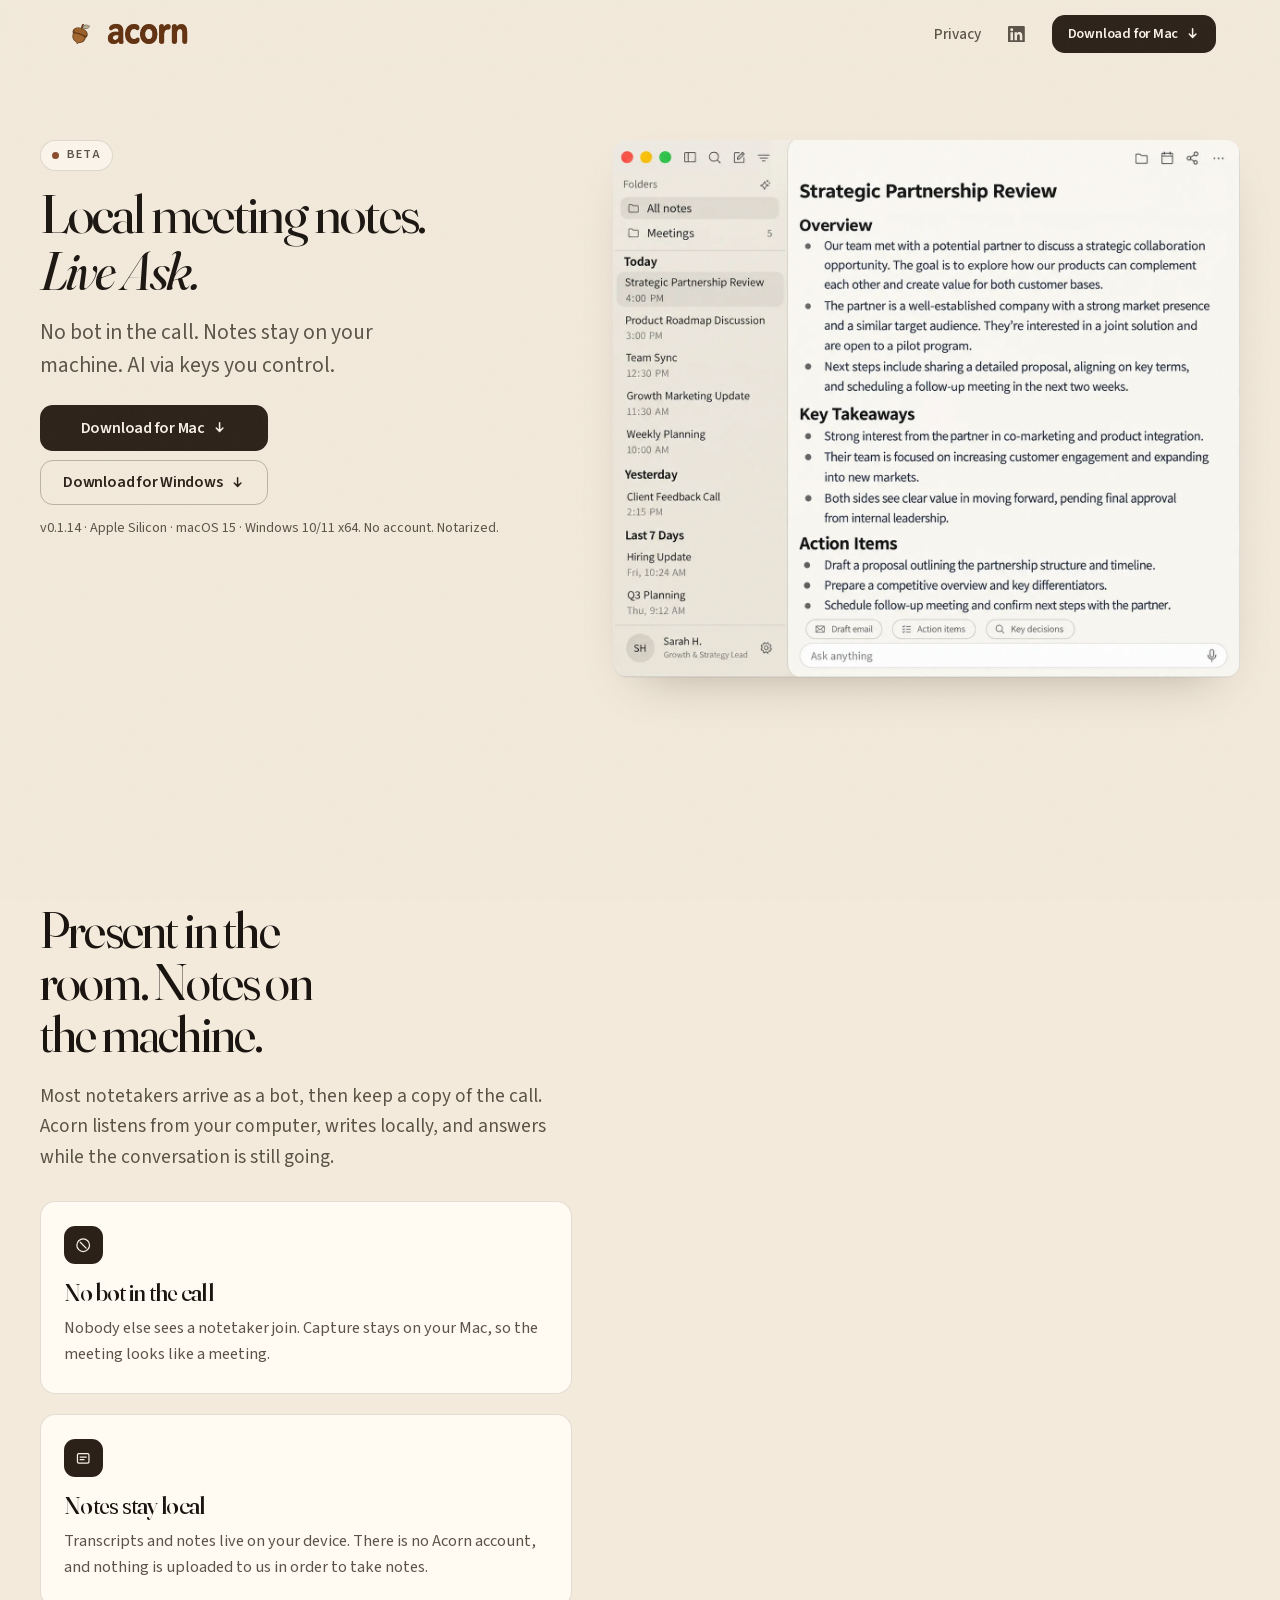
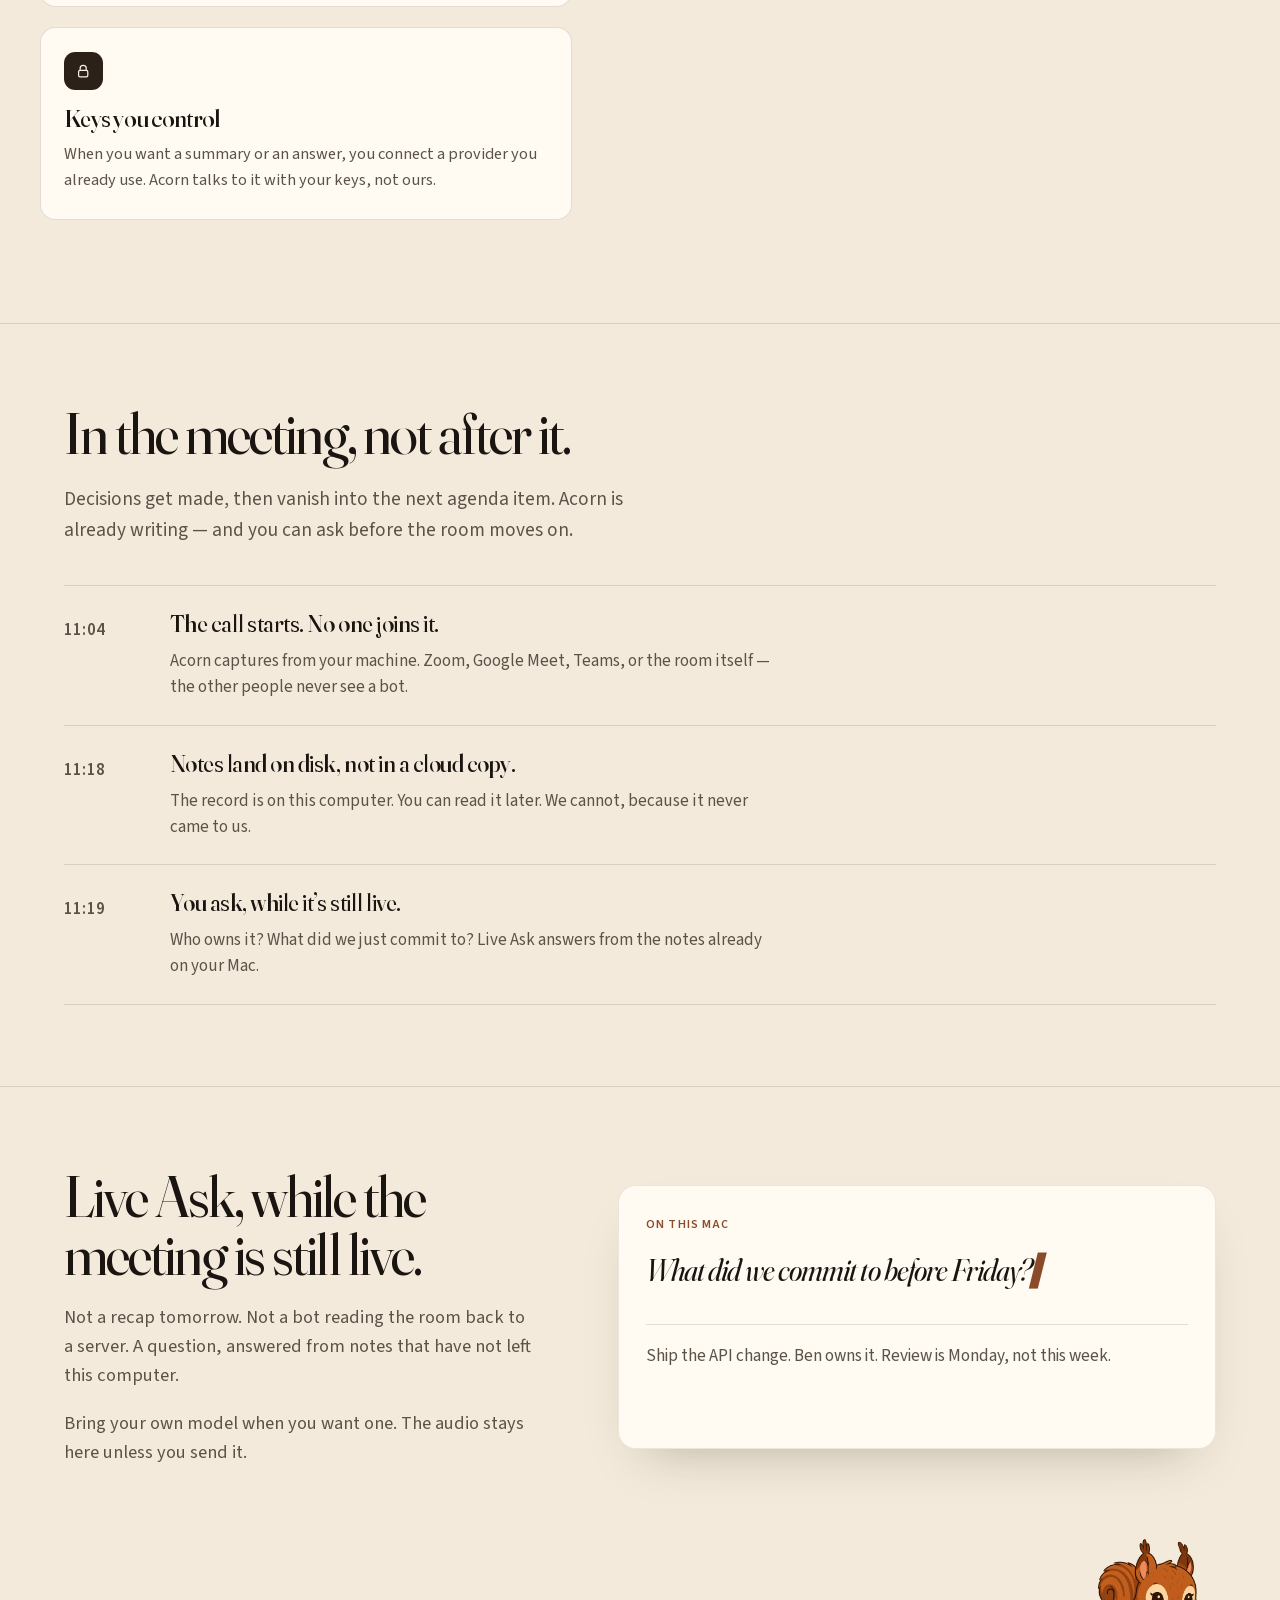
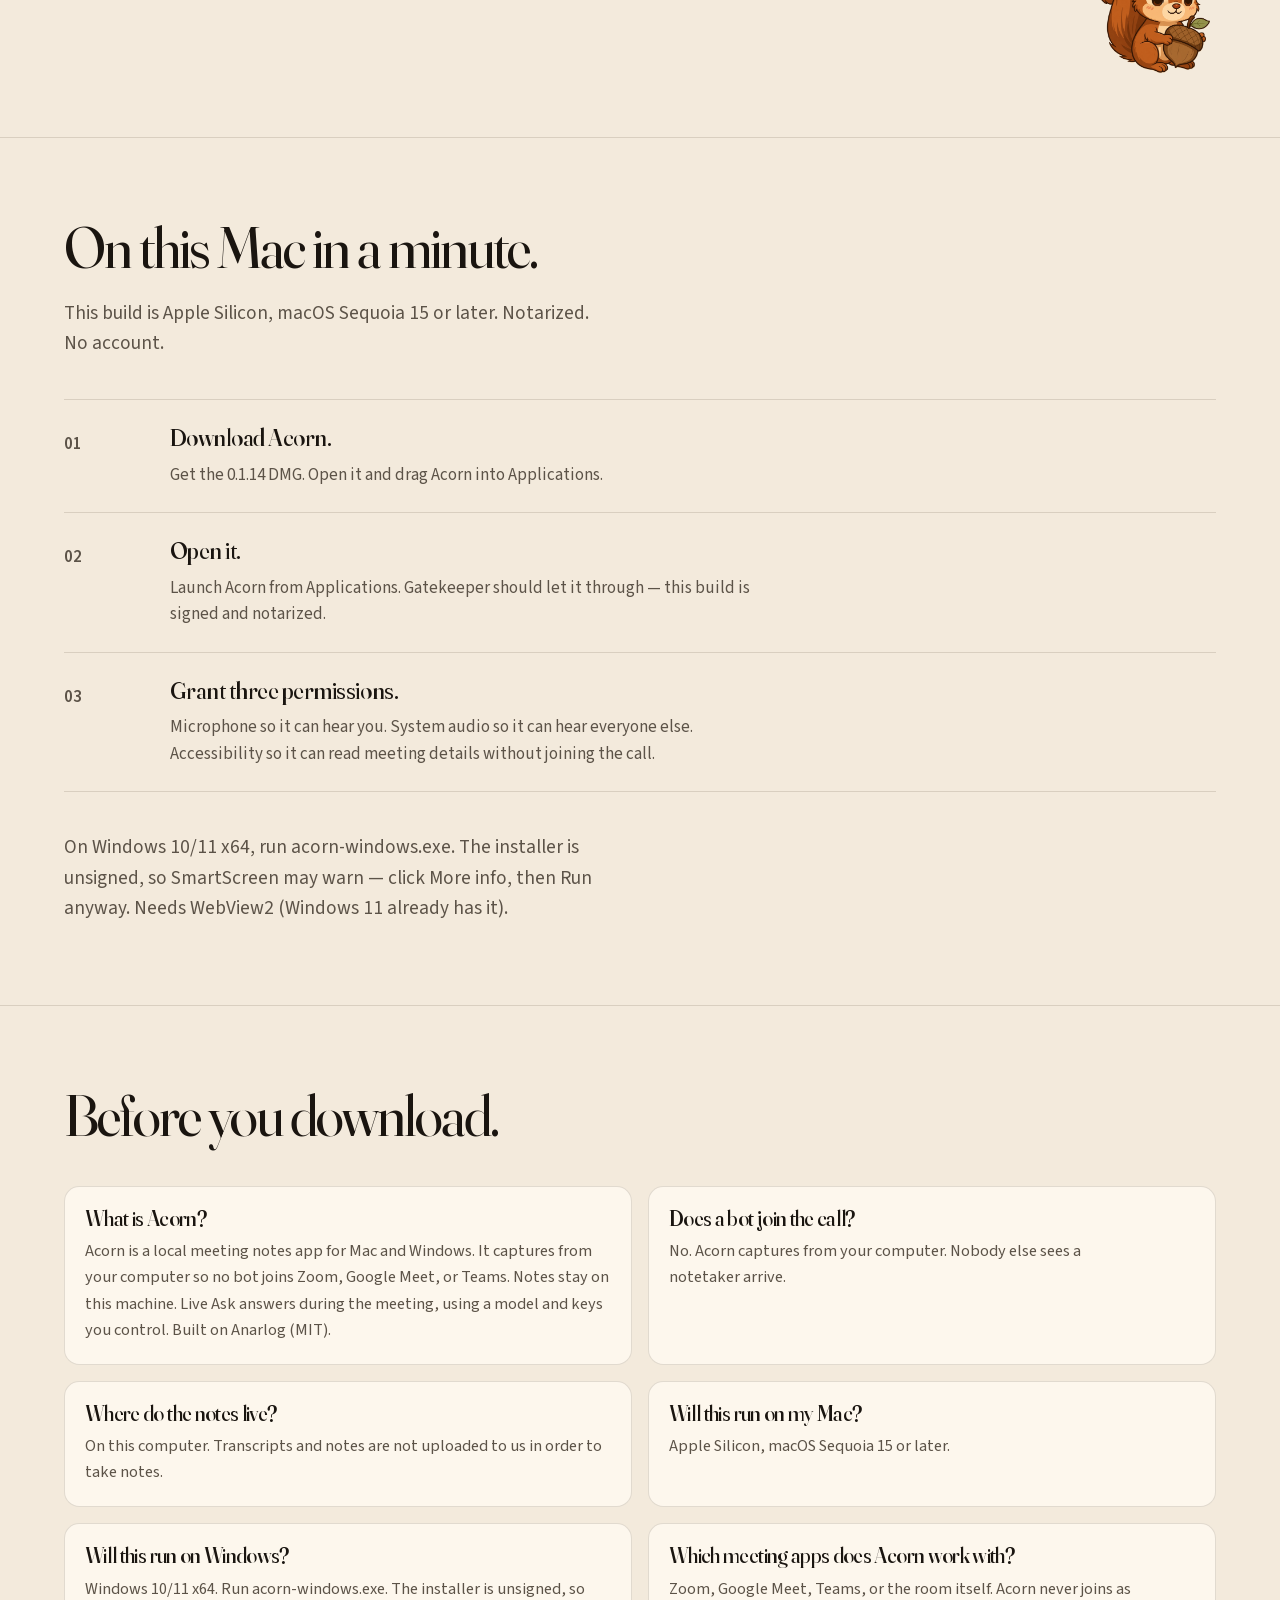
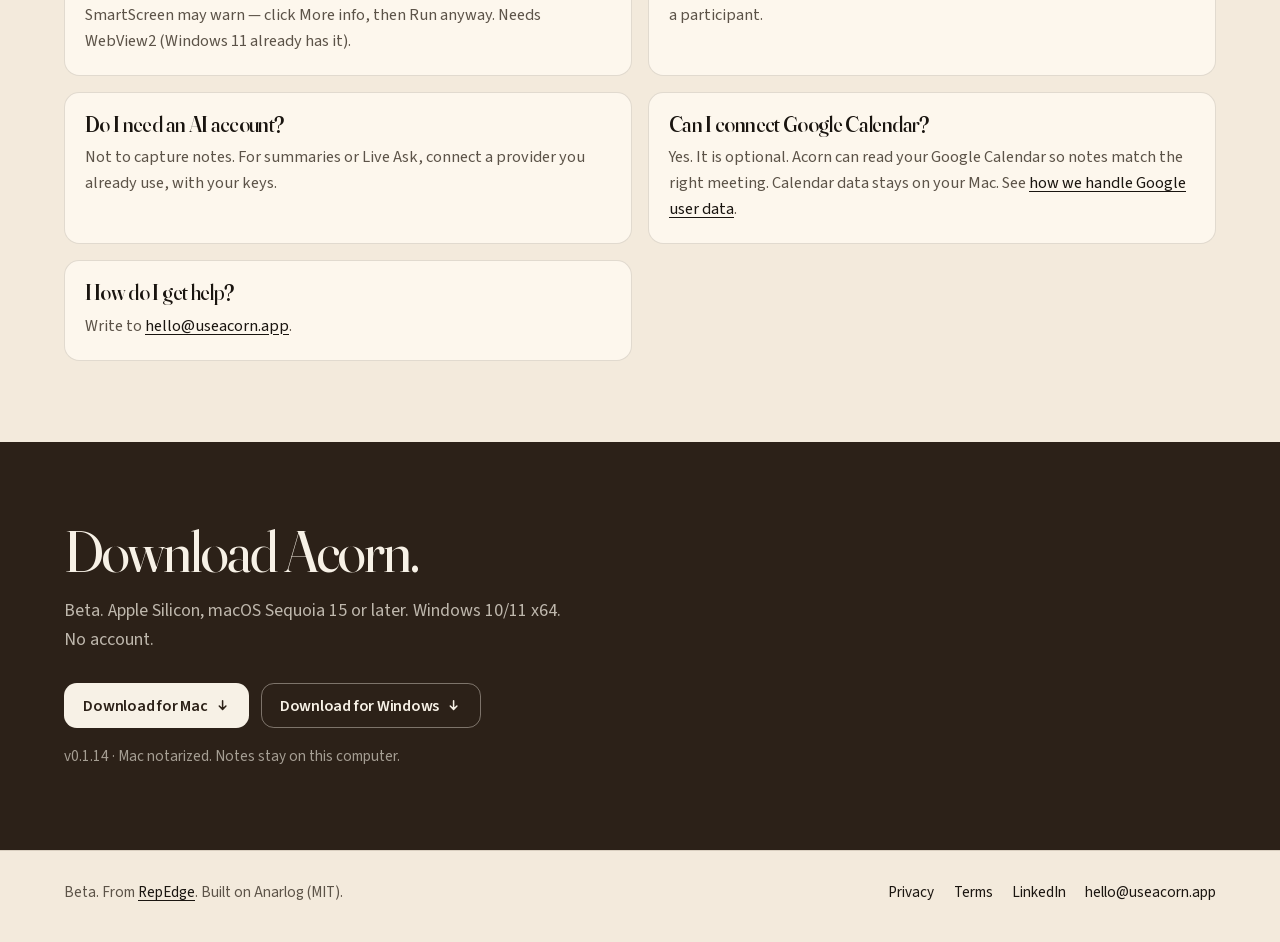
==== commit e60d63f6: "Ship the public site and downloads at 0.1.14. Co-authored-by: Cursor <cursoragent@cursor.com>" ====
--- a/index.html
+++ b/index.html
@@ -20,7 +20,7 @@
     <link rel="preload" href="/images/acorn-icon.png" as="image" />
     <link rel="preload" href="/images/wordmark.png" as="image" />
     <link rel="preload" href="/images/poster.webp" as="image" />
-    <link rel="stylesheet" href="/styles.css?v=20" />
+    <link rel="stylesheet" href="/styles.css?v=22" />
     <meta property="og:site_name" content="Acorn" />
     <meta property="og:locale" content="en_US" />
     <meta property="og:title" content="Acorn — Local meeting notes. Live Ask." />
@@ -89,8 +89,8 @@
             "screenshot": "https://useacorn.app/images/poster.webp",
             "applicationCategory": "BusinessApplication",
             "operatingSystem": "macOS 15, Windows 10, Windows 11",
-            "softwareVersion": "0.1.13",
-            "description": "Local meeting notes for Zoom, Google Meet, and Teams. No bot in the call. Notes stay on your machine. Live Ask with keys you control.",
+            "softwareVersion": "0.1.14",
+            "description": "Local meeting notes for Zoom, Google Meet, and Teams. No bot in the call. Notes stay on your machine. Live Ask with keys you control. Built on Anarlog (MIT).",
             "isAccessibleForFree": true,
             "offers": {
               "@type": "Offer",
@@ -124,7 +124,7 @@
                 "name": "What is Acorn?",
                 "acceptedAnswer": {
                   "@type": "Answer",
-                  "text": "Acorn is a local meeting notes app for Mac and Windows. It captures from your computer so no bot joins Zoom, Google Meet, or Teams. Notes stay on this machine. Live Ask answers during the meeting, using a model and keys you control."
+                  "text": "Acorn is a local meeting notes app for Mac and Windows. It captures from your computer so no bot joins Zoom, Google Meet, or Teams. Notes stay on this machine. Live Ask answers during the meeting, using a model and keys you control. Built on Anarlog (MIT)."
                 }
               },
               {
@@ -148,7 +148,7 @@
                 "name": "Will this run on my Mac?",
                 "acceptedAnswer": {
                   "@type": "Answer",
-                  "text": "Apple Silicon, macOS Sequoia 15 or later. Intel Macs are not supported yet."
+                  "text": "Apple Silicon, macOS Sequoia 15 or later."
                 }
               },
               {
@@ -219,7 +219,8 @@
             </svg>
           </a>
           <a class="btn btn-primary btn-sm header-cta" href="/downloads/acorn-mac.dmg">
-            Download for Mac
+            <span class="cta-full">Download for Mac</span>
+            <span class="cta-short">Download</span>
             <svg viewBox="0 0 16 16" fill="none" aria-hidden="true">
               <path d="M8 3v8M4.5 8.5 8 12l3.5-3.5" stroke="currentColor" stroke-width="1.6" stroke-linecap="round" stroke-linejoin="round"/>
             </svg>
@@ -254,7 +255,7 @@
             </div>
             <div class="fine-stack">
               <p class="fine">
-                v0.1.13 · Apple Silicon · macOS 15 · Windows 10/11 x64.
+                v0.1.14 · Apple Silicon · macOS 15 · Windows 10/11 x64.
                 No account. Notarized.
               </p>
             </div>
@@ -286,7 +287,7 @@
                 <source
                   src="/images/acorn-hero.mp4"
                   type="video/mp4"
-                  media="(min-width: 700px) and (prefers-reduced-motion: no-preference)"
+                  media="(prefers-reduced-motion: no-preference)"
                 />
               </video>
             </div>
@@ -433,7 +434,7 @@
               <source
                 src="/images/meeting-2.mp4"
                 type="video/mp4"
-                media="(min-width: 700px) and (prefers-reduced-motion: no-preference)"
+                media="(prefers-reduced-motion: no-preference)"
               />
             </video>
           </div>
@@ -462,7 +463,7 @@
             <div>
               <h3>Download Acorn.</h3>
               <p>
-                Get the 0.1.13 DMG. Open it and drag Acorn into Applications.
+                Get the 0.1.14 DMG. Open it and drag Acorn into Applications.
               </p>
             </div>
           </article>
@@ -506,7 +507,8 @@
               Acorn is a local meeting notes app for Mac and Windows. It
               captures from your computer so no bot joins Zoom, Google Meet,
               or Teams. Notes stay on this machine. Live Ask answers during
-              the meeting, using a model and keys you control.
+              the meeting, using a model and keys you control. Built on
+              Anarlog (MIT).
             </p>
           </article>
           <article class="reveal" id="faq-bot">
@@ -526,8 +528,7 @@
           <article class="reveal" id="faq-mac">
             <h3>Will this run on my Mac?</h3>
             <p>
-              Apple Silicon, macOS Sequoia 15 or later. Intel Macs are not
-              supported yet.
+              Apple Silicon, macOS Sequoia 15 or later.
             </p>
           </article>
           <article class="reveal" id="faq-windows">
@@ -588,7 +589,7 @@
               </svg>
             </a>
           </div>
-          <p class="fine">v0.1.13 · Mac notarized. Notes stay on this computer.</p>
+          <p class="fine">v0.1.14 · Mac notarized. Notes stay on this computer.</p>
         </div>
       </section>
     </main>
@@ -596,7 +597,7 @@
     <footer class="site-footer">
       <div class="wrap footer-inner">
         <div class="footer-brand">
-          <p>Beta. From <a href="https://repedge.ai" rel="noopener noreferrer">RepEdge</a>.</p>
+          <p>Beta. From <a href="https://repedge.ai" rel="noopener noreferrer">RepEdge</a>. Built on Anarlog (MIT).</p>
         </div>
         <nav class="footer-nav" aria-label="Footer">
           <a href="/privacy.html">Privacy</a>
@@ -610,6 +611,6 @@
         </nav>
       </div>
     </footer>
-    <script src="/script.js?v=19"></script>
+    <script src="/script.js?v=20"></script>
   </body>
 </html>
--- a/styles.css
+++ b/styles.css
@@ -279,6 +279,10 @@
   min-height: 2.35rem;
   padding: 0.45rem 0.9rem;
   font-size: 0.9rem;
+}
+
+.cta-short {
+  display: none;
 }
 
 .btn-secondary {
@@ -1107,8 +1111,24 @@
     max-width: none;
   }
 
+  .nav-link {
+    display: none;
+  }
+
+  .header-nav {
+    gap: 0.45rem;
+  }
+
   .header-cta {
+    display: inline-flex;
+  }
+
+  .cta-full {
     display: none;
+  }
+
+  .cta-short {
+    display: inline;
   }
 
   .cta-mascot {
@@ -1138,11 +1158,15 @@
 
   .hero-copy {
     display: flex;
-    padding: clamp(1.5rem, 4vh, 2.25rem) 0 1.35rem;
+    padding: clamp(1.35rem, 3.5vh, 2rem) 0 1.1rem;
   }
 
   .hero-copy h1 {
-    font-size: clamp(2.85rem, 9vw, 4.6rem);
+    font-size: clamp(2.65rem, 11vw, 3.6rem);
+  }
+
+  .hero-copy .lede {
+    font-size: 1.08rem;
   }
 
   .hero-copy .btn {
@@ -1150,10 +1174,14 @@
     min-width: 0;
   }
 
+  .hero-copy .fine-stack .fine {
+    font-size: 0.82rem;
+  }
+
   .hero-pin {
     position: static;
     height: auto;
-    margin: 0 0 2.35rem;
+    margin: 0 0 2.1rem;
     padding: 0;
     display: block;
   }
@@ -1167,31 +1195,40 @@
     max-width: none;
     max-height: none;
     width: 100%;
-    border-radius: 0.9rem;
+    border-radius: 0.85rem;
   }
 
   .hero-stage.is-live .hero-notes {
-    width: 100%;
-  }
-
-  .hero-call,
-  .ask-call {
-    display: none !important;
+    width: 92%;
+  }
+
+  .hero-stage.is-live .hero-call {
+    display: block;
+    width: 66%;
+    right: 0;
+    bottom: 14%;
+    border-radius: 0.45rem;
   }
 
   .ask-visual.is-live .ask-panel {
     width: 100%;
-    min-height: 0;
-    padding: 1.8rem 1.7rem;
+    min-height: 15.5rem;
+    padding: 1.45rem 40% 1.45rem 1.35rem;
+  }
+
+  .ask-visual.is-live .ask-call {
+    display: block;
+    height: 90%;
+    max-height: 16rem;
   }
 
   .ask-visual.is-live + .cta-mascot {
-    display: block;
+    display: none;
   }
 
   .hero-props .statement {
     max-width: 16ch;
-    font-size: clamp(2.6rem, 6vw, 5rem);
+    font-size: clamp(2.4rem, 8vw, 3.4rem);
   }
 
   .moment {
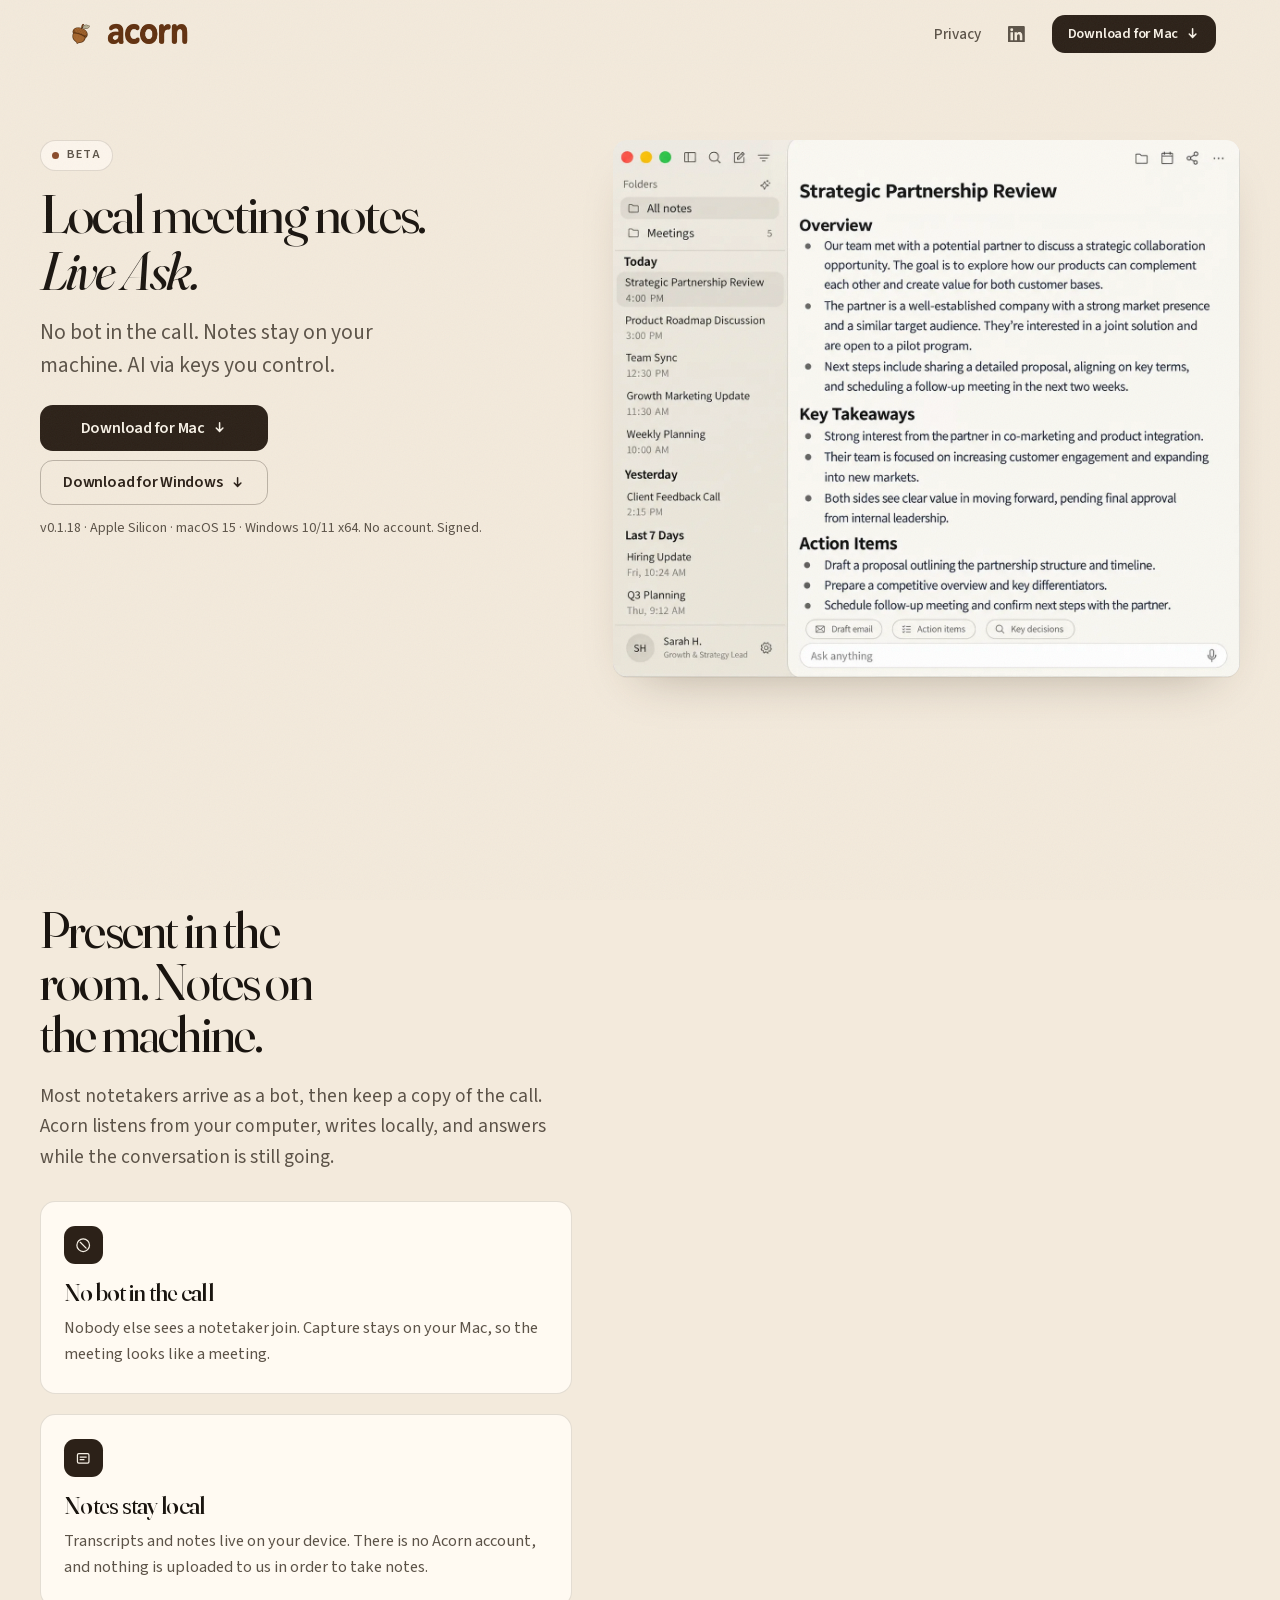
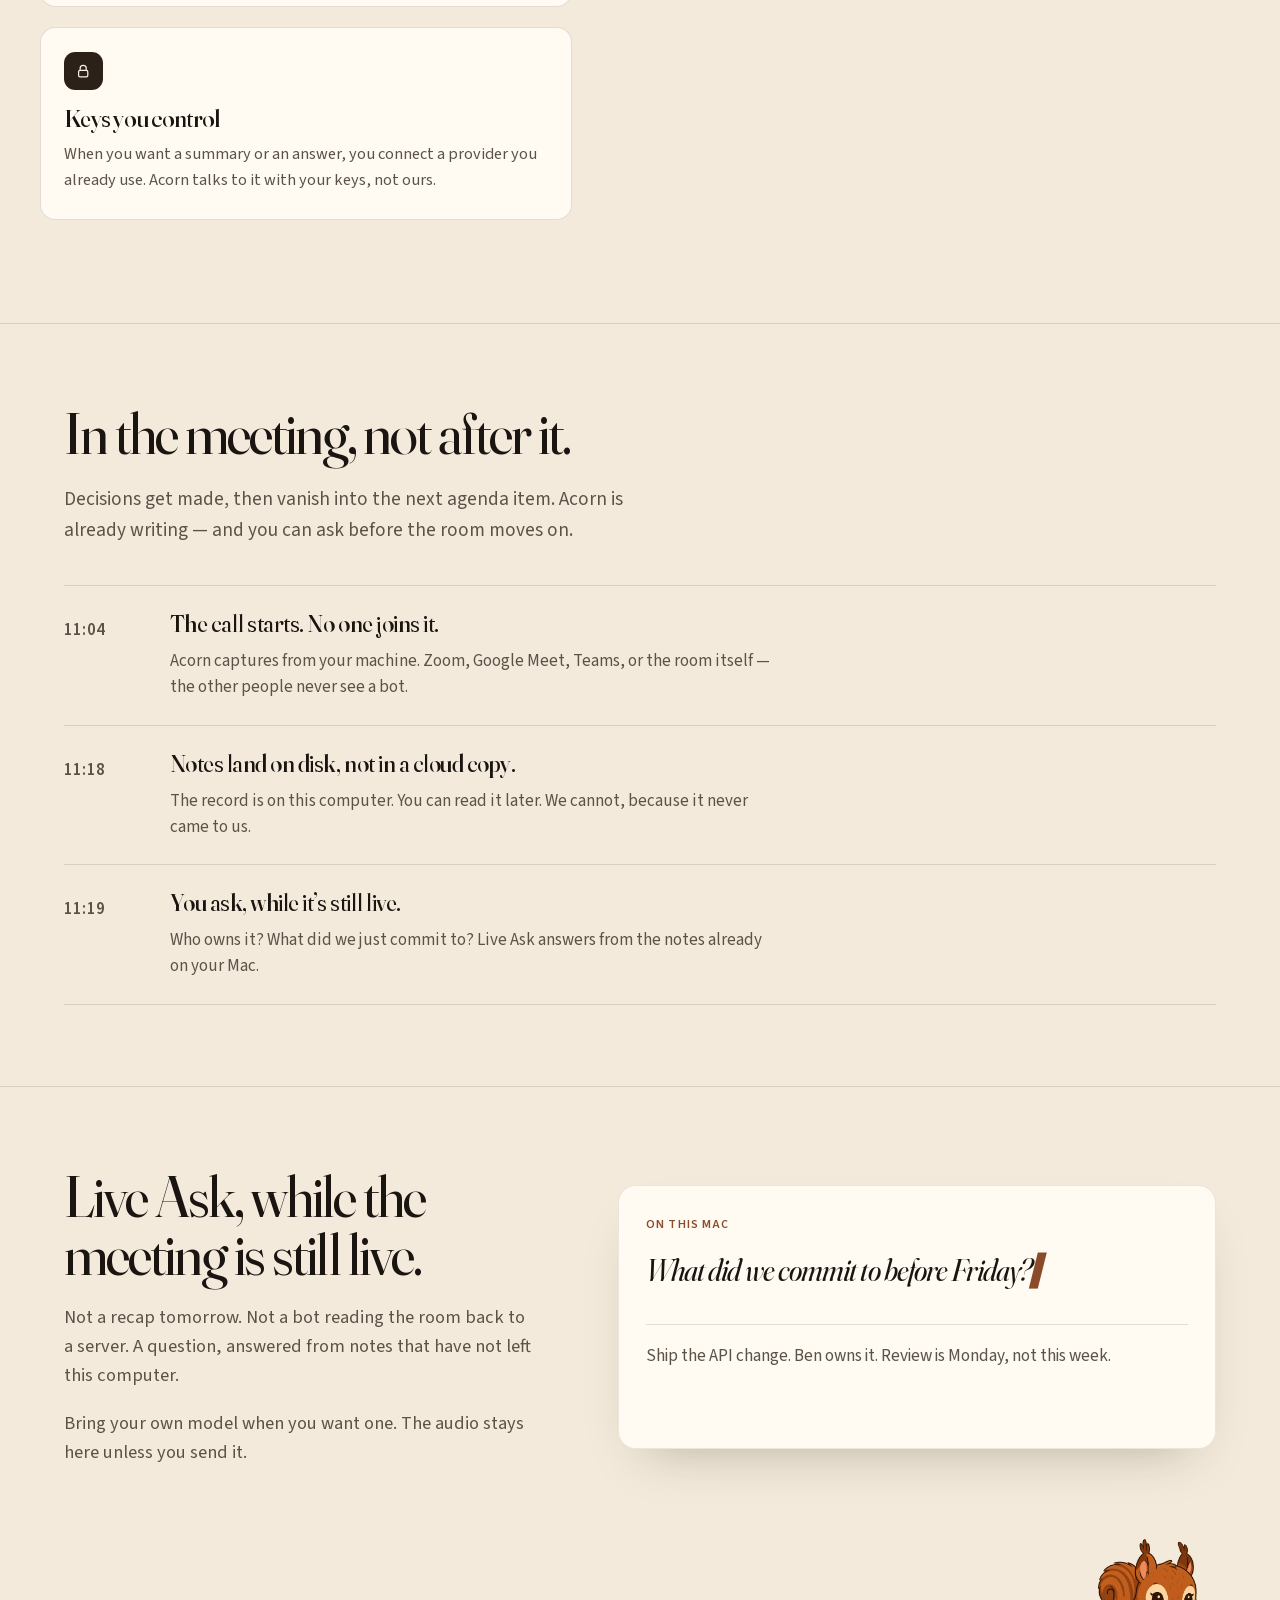
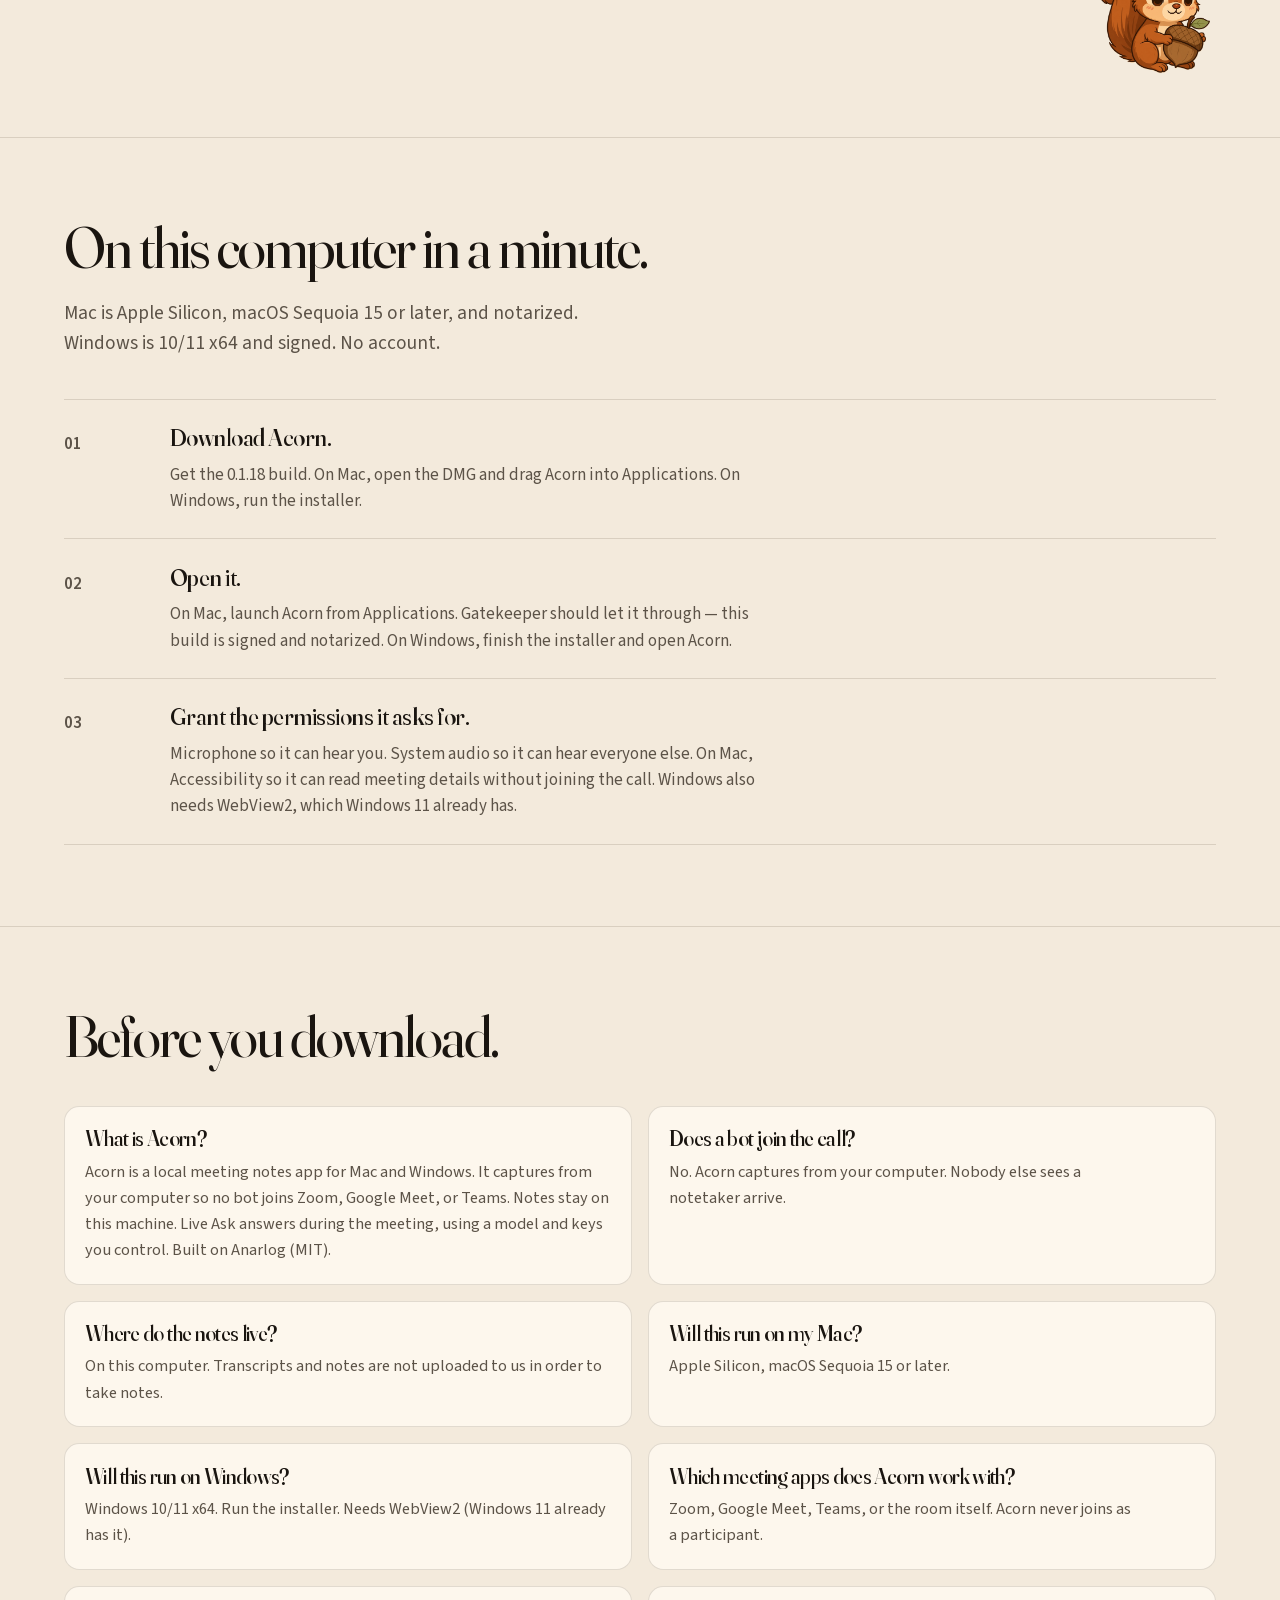
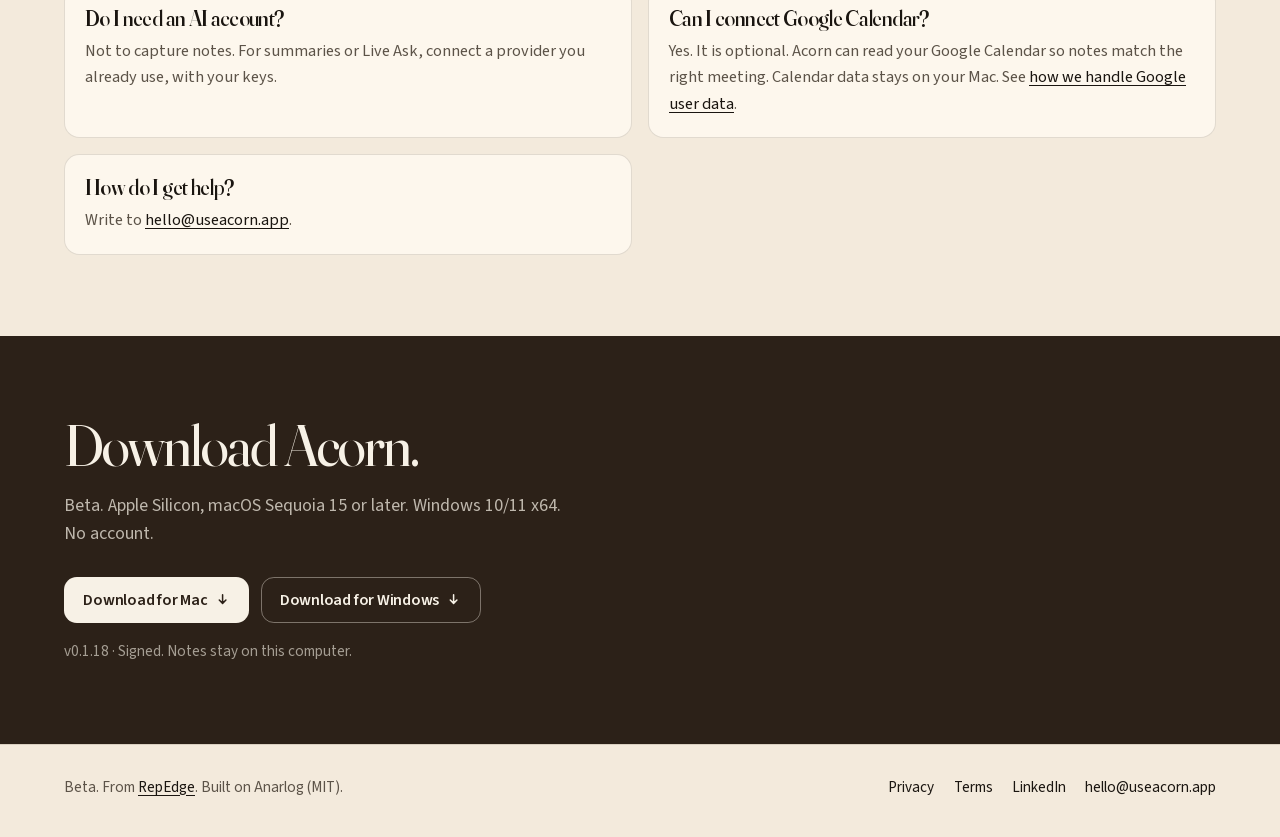
==== commit 316c6e1c: "Keep the site on the latest release and stop warning that Windows is unsigned. Co-authored-by: Curso" ====
--- a/index.html
+++ b/index.html
@@ -20,7 +20,7 @@
     <link rel="preload" href="/images/acorn-icon.png" as="image" />
     <link rel="preload" href="/images/wordmark.png" as="image" />
     <link rel="preload" href="/images/poster.webp" as="image" />
-    <link rel="stylesheet" href="/styles.css?v=22" />
+    <link rel="stylesheet" href="/styles.css?v=25" />
     <meta property="og:site_name" content="Acorn" />
     <meta property="og:locale" content="en_US" />
     <meta property="og:title" content="Acorn — Local meeting notes. Live Ask." />
@@ -89,7 +89,7 @@
             "screenshot": "https://useacorn.app/images/poster.webp",
             "applicationCategory": "BusinessApplication",
             "operatingSystem": "macOS 15, Windows 10, Windows 11",
-            "softwareVersion": "0.1.14",
+            "softwareVersion": "0.1.18",
             "description": "Local meeting notes for Zoom, Google Meet, and Teams. No bot in the call. Notes stay on your machine. Live Ask with keys you control. Built on Anarlog (MIT).",
             "isAccessibleForFree": true,
             "offers": {
@@ -156,7 +156,7 @@
                 "name": "Will this run on Windows?",
                 "acceptedAnswer": {
                   "@type": "Answer",
-                  "text": "Windows 10/11 x64. Run acorn-windows.exe. The installer is unsigned, so SmartScreen may warn — click More info, then Run anyway. Needs WebView2 (Windows 11 already has it)."
+                  "text": "Windows 10/11 x64. Run the installer. Needs WebView2 (Windows 11 already has it)."
                 }
               },
               {
@@ -255,8 +255,8 @@
             </div>
             <div class="fine-stack">
               <p class="fine">
-                v0.1.14 · Apple Silicon · macOS 15 · Windows 10/11 x64.
-                No account. Notarized.
+                v<span class="acorn-version">0.1.18</span> · Apple Silicon · macOS 15 · Windows 10/11 x64.
+                No account. Signed.
               </p>
             </div>
           </div>
@@ -278,17 +278,15 @@
                 muted
                 loop
                 playsinline
-                preload="metadata"
+                webkit-playsinline
+                preload="auto"
+                poster="/images/acorn-hero-poster.jpg"
                 width="736"
                 height="400"
                 disablepictureinpicture
                 disableremoteplayback
               >
-                <source
-                  src="/images/acorn-hero.mp4"
-                  type="video/mp4"
-                  media="(prefers-reduced-motion: no-preference)"
-                />
+                <source src="/images/acorn-hero.mp4?v=2" type="video/mp4" />
               </video>
             </div>
           </div>
@@ -425,17 +423,14 @@
               muted
               loop
               playsinline
+              webkit-playsinline
               preload="metadata"
               width="1080"
               height="1620"
               disablepictureinpicture
               disableremoteplayback
             >
-              <source
-                src="/images/meeting-2.mp4"
-                type="video/mp4"
-                media="(prefers-reduced-motion: no-preference)"
-              />
+              <source src="/images/meeting-2.mp4" type="video/mp4" />
             </video>
           </div>
           <img
@@ -452,10 +447,10 @@
       <hr class="rule" />
 
       <section class="wrap band" aria-labelledby="start">
-        <h2 id="start" class="reveal">On this Mac in a minute.</h2>
+        <h2 id="start" class="reveal">On this computer in a minute.</h2>
         <p class="statement-sub reveal">
-          This build is Apple Silicon, macOS Sequoia 15 or later. Notarized.
-          No account.
+          Mac is Apple Silicon, macOS Sequoia 15 or later, and notarized.
+          Windows is 10/11 x64 and signed. No account.
         </p>
         <div class="timeline">
           <article class="moment">
@@ -463,7 +458,9 @@
             <div>
               <h3>Download Acorn.</h3>
               <p>
-                Get the 0.1.14 DMG. Open it and drag Acorn into Applications.
+                Get the <span class="acorn-version">0.1.18</span> build. On
+                Mac, open the DMG and drag Acorn into Applications. On
+                Windows, run the installer.
               </p>
             </div>
           </article>
@@ -472,28 +469,25 @@
             <div>
               <h3>Open it.</h3>
               <p>
-                Launch Acorn from Applications. Gatekeeper should let it
-                through — this build is signed and notarized.
+                On Mac, launch Acorn from Applications. Gatekeeper should let
+                it through — this build is signed and notarized. On Windows,
+                finish the installer and open Acorn.
               </p>
             </div>
           </article>
           <article class="moment">
             <p class="time">03</p>
             <div>
-              <h3>Grant three permissions.</h3>
+              <h3>Grant the permissions it asks for.</h3>
               <p>
                 Microphone so it can hear you. System audio so it can hear
-                everyone else. Accessibility so it can read meeting details
-                without joining the call.
+                everyone else. On Mac, Accessibility so it can read meeting
+                details without joining the call. Windows also needs
+                WebView2, which Windows 11 already has.
               </p>
             </div>
           </article>
         </div>
-        <p class="statement-sub windows-note reveal">
-          On Windows 10/11 x64, run acorn-windows.exe. The installer is
-          unsigned, so SmartScreen may warn — click More info, then Run
-          anyway. Needs WebView2 (Windows 11 already has it).
-        </p>
       </section>
 
       <hr class="rule" />
@@ -534,9 +528,8 @@
           <article class="reveal" id="faq-windows">
             <h3>Will this run on Windows?</h3>
             <p>
-              Windows 10/11 x64. Run acorn-windows.exe. The installer is
-              unsigned, so SmartScreen may warn — click More info, then Run
-              anyway. Needs WebView2 (Windows 11 already has it).
+              Windows 10/11 x64. Run the installer. Needs WebView2 (Windows 11
+              already has it).
             </p>
           </article>
           <article class="reveal" id="faq-apps">
@@ -589,7 +582,7 @@
               </svg>
             </a>
           </div>
-          <p class="fine">v0.1.14 · Mac notarized. Notes stay on this computer.</p>
+          <p class="fine">v<span class="acorn-version">0.1.18</span> · Signed. Notes stay on this computer.</p>
         </div>
       </section>
     </main>
@@ -611,6 +604,6 @@
         </nav>
       </div>
     </footer>
-    <script src="/script.js?v=20"></script>
+    <script src="/script.js?v=21"></script>
   </body>
 </html>
--- a/styles.css
+++ b/styles.css
@@ -440,7 +440,7 @@
   width: 56%;
   height: auto;
   aspect-ratio: 16 / 9;
-  display: none;
+  display: block;
   margin: 0;
   border: 0;
   border-radius: 0.55rem;
@@ -448,13 +448,14 @@
   object-fit: cover;
   object-position: center;
   pointer-events: none;
+  opacity: 0;
   box-shadow:
     0 1px 0 rgba(0, 0, 0, 0.18),
     0 18px 36px -18px rgba(26, 21, 16, 0.55);
 }
 
 .hero-stage.is-live .hero-call {
-  display: block;
+  opacity: 1;
 }
 
 .kicker {
@@ -648,10 +649,6 @@
   border-top: 1px solid var(--rule);
 }
 
-.windows-note {
-  margin-top: 2.5rem;
-}
-
 .moment {
   display: grid;
   grid-template-columns: 5.25rem minmax(0, 1fr);
@@ -733,7 +730,7 @@
   height: 94%;
   max-height: 22rem;
   aspect-ratio: 1080 / 1620;
-  display: none;
+  display: block;
   margin: 0;
   border: 0;
   border-radius: 0.85rem;
@@ -741,6 +738,7 @@
   object-fit: cover;
   object-position: center;
   pointer-events: none;
+  opacity: 0;
   transform: translateY(-50%);
   box-shadow:
     0 1px 0 rgba(0, 0, 0, 0.18),
@@ -748,7 +746,7 @@
 }
 
 .ask-visual.is-live .ask-call {
-  display: block;
+  opacity: 1;
 }
 
 .ask-visual.is-live + .cta-mascot {
@@ -1202,11 +1200,12 @@
     width: 92%;
   }
 
+  .hero-call,
   .hero-stage.is-live .hero-call {
-    display: block;
-    width: 66%;
+    width: 70%;
     right: 0;
-    bottom: 14%;
+    bottom: auto;
+    top: 28%;
     border-radius: 0.45rem;
   }
 
@@ -1218,6 +1217,7 @@
 
   .ask-visual.is-live .ask-call {
     display: block;
+    opacity: 1;
     height: 90%;
     max-height: 16rem;
   }
@@ -1256,11 +1256,116 @@
   .hero-call,
   .ask-call {
     display: none !important;
+    opacity: 0 !important;
   }
 
   .ask-visual.is-live + .cta-mascot {
     display: block;
   }
+}
+
+.invite-page .invite-hero {
+  display: block;
+  min-height: 0;
+  padding: clamp(2rem, 6vh, 4.25rem) 0 0;
+}
+
+.invite-page .invite-valid.invite-hero {
+  padding-bottom: clamp(2.5rem, 6vh, 4rem);
+}
+
+.invite-page .invite-invalid.invite-hero {
+  padding-bottom: clamp(3.5rem, 9vh, 6.5rem);
+}
+
+.invite-page h1 {
+  max-width: 14ch;
+  font-size: clamp(2.6rem, 6.2vw, 4.35rem);
+}
+
+.invite-page .lede {
+  max-width: 32rem;
+}
+
+.invite-page [hidden] {
+  display: none !important;
+}
+
+.invite-panel {
+  max-width: 40rem;
+}
+
+.share-code {
+  display: flex;
+  flex-wrap: wrap;
+  align-items: center;
+  gap: 0.6rem;
+  margin-top: 1.6rem;
+  max-width: 36rem;
+}
+
+.share-code pre {
+  flex: 1 1 14rem;
+  min-width: 0;
+  max-width: 100%;
+  margin: 0;
+  padding: 0.95rem 1.1rem;
+  overflow-x: auto;
+  background: var(--sheet);
+  border: 1px solid var(--rule);
+  border-radius: 0.85rem;
+}
+
+.share-code code {
+  font-family: ui-monospace, "SF Mono", Menlo, Consolas, monospace;
+  font-size: clamp(0.92rem, 2.2vw, 1.2rem);
+  font-weight: 600;
+  letter-spacing: 0.045em;
+  line-height: 1.35;
+  color: var(--ink);
+  user-select: all;
+  word-break: break-all;
+}
+
+.share-code .btn {
+  flex: 0 0 auto;
+}
+
+.invite-steps {
+  margin-top: 0.5rem;
+}
+
+.invite-foot {
+  margin-top: 1.35rem;
+  max-width: 36rem;
+  font-size: 0.95rem;
+  color: var(--ink-2);
+}
+
+.invite-toast {
+  position: fixed;
+  left: 50%;
+  bottom: 1.25rem;
+  z-index: 60;
+  width: min(32rem, calc(100% - 2rem));
+  margin: 0;
+  padding: 0.85rem 1.1rem;
+  background: var(--oak);
+  color: var(--cream);
+  border-radius: 0.8rem;
+  font-size: 0.95rem;
+  font-weight: 500;
+  line-height: 1.45;
+  box-shadow: 0 18px 36px -20px rgba(58, 42, 24, 0.5);
+  opacity: 0;
+  pointer-events: none;
+  transform: translateX(-50%) translateY(0.5rem);
+  transition: opacity 0.2s ease, transform 0.2s ease;
+}
+
+.invite-toast.is-on {
+  opacity: 1;
+  transform: translateX(-50%) translateY(0);
 }
 
 @media (max-width: 520px) {
